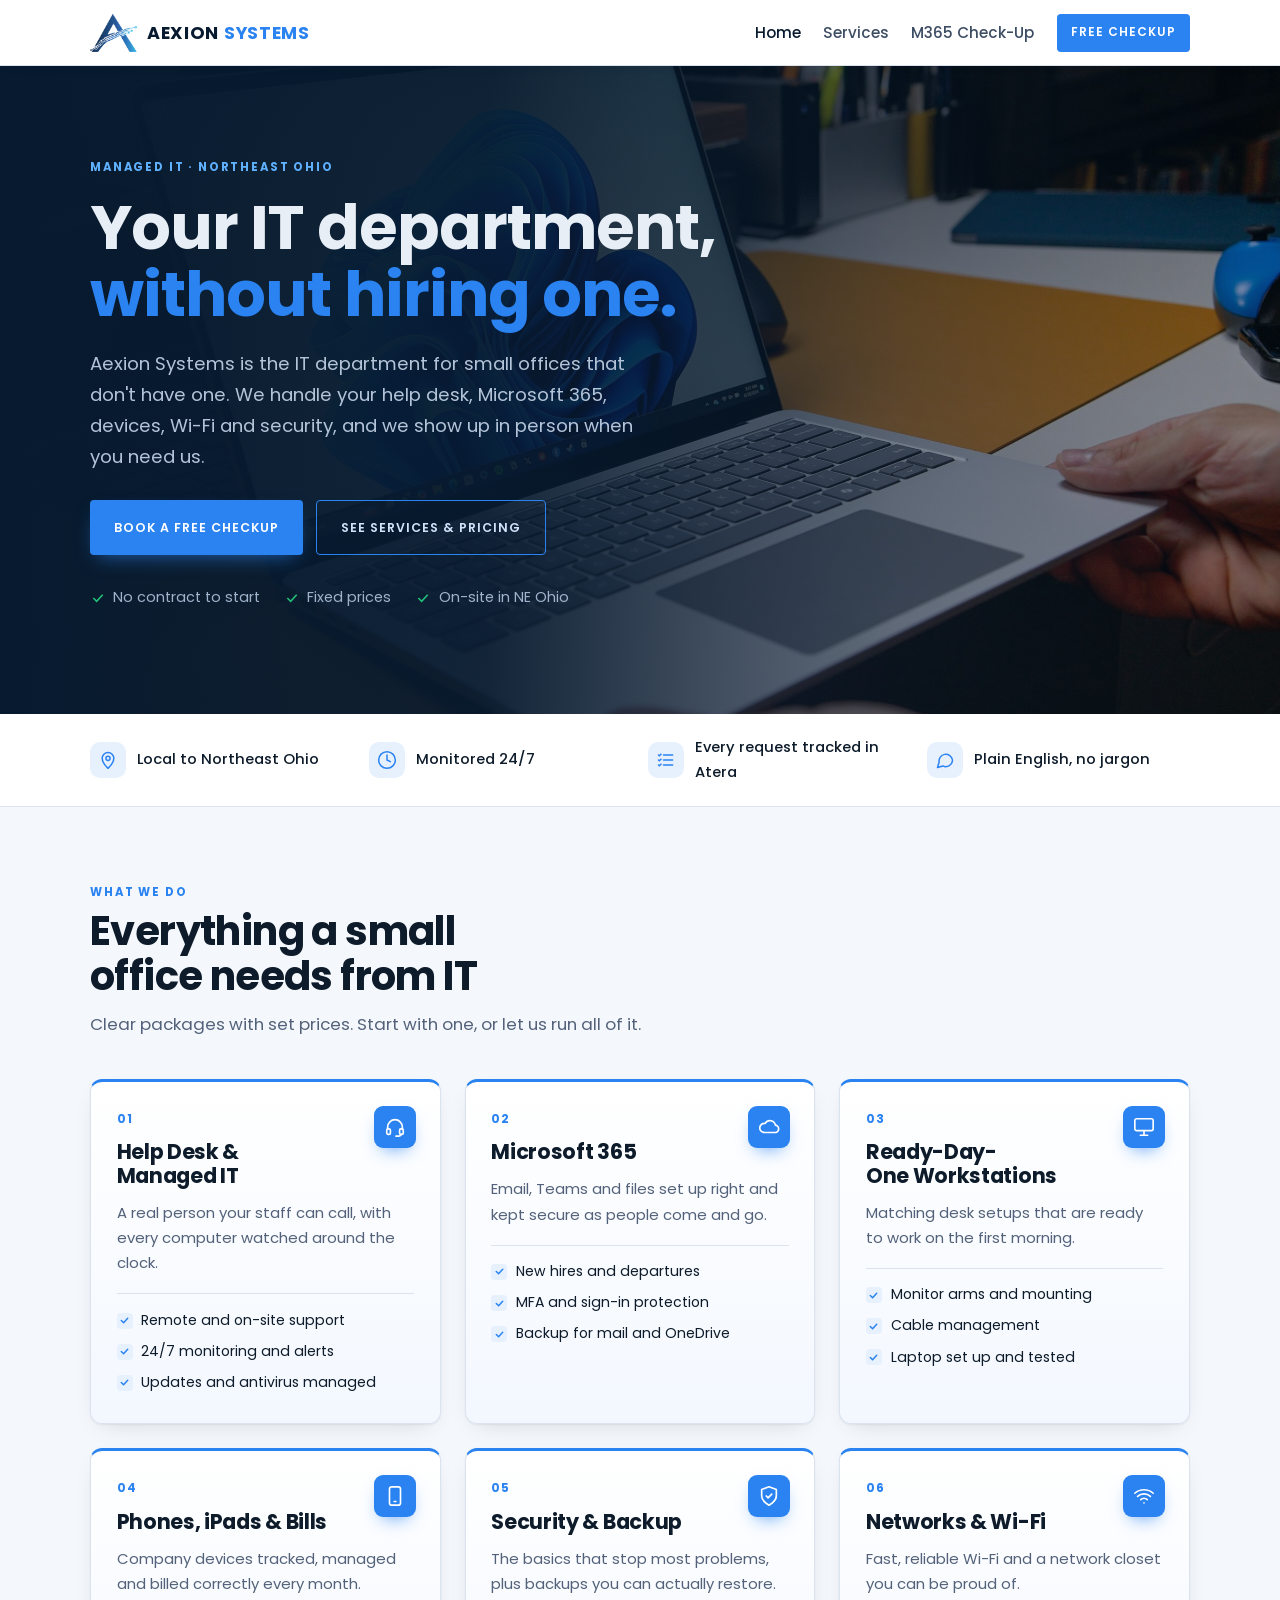
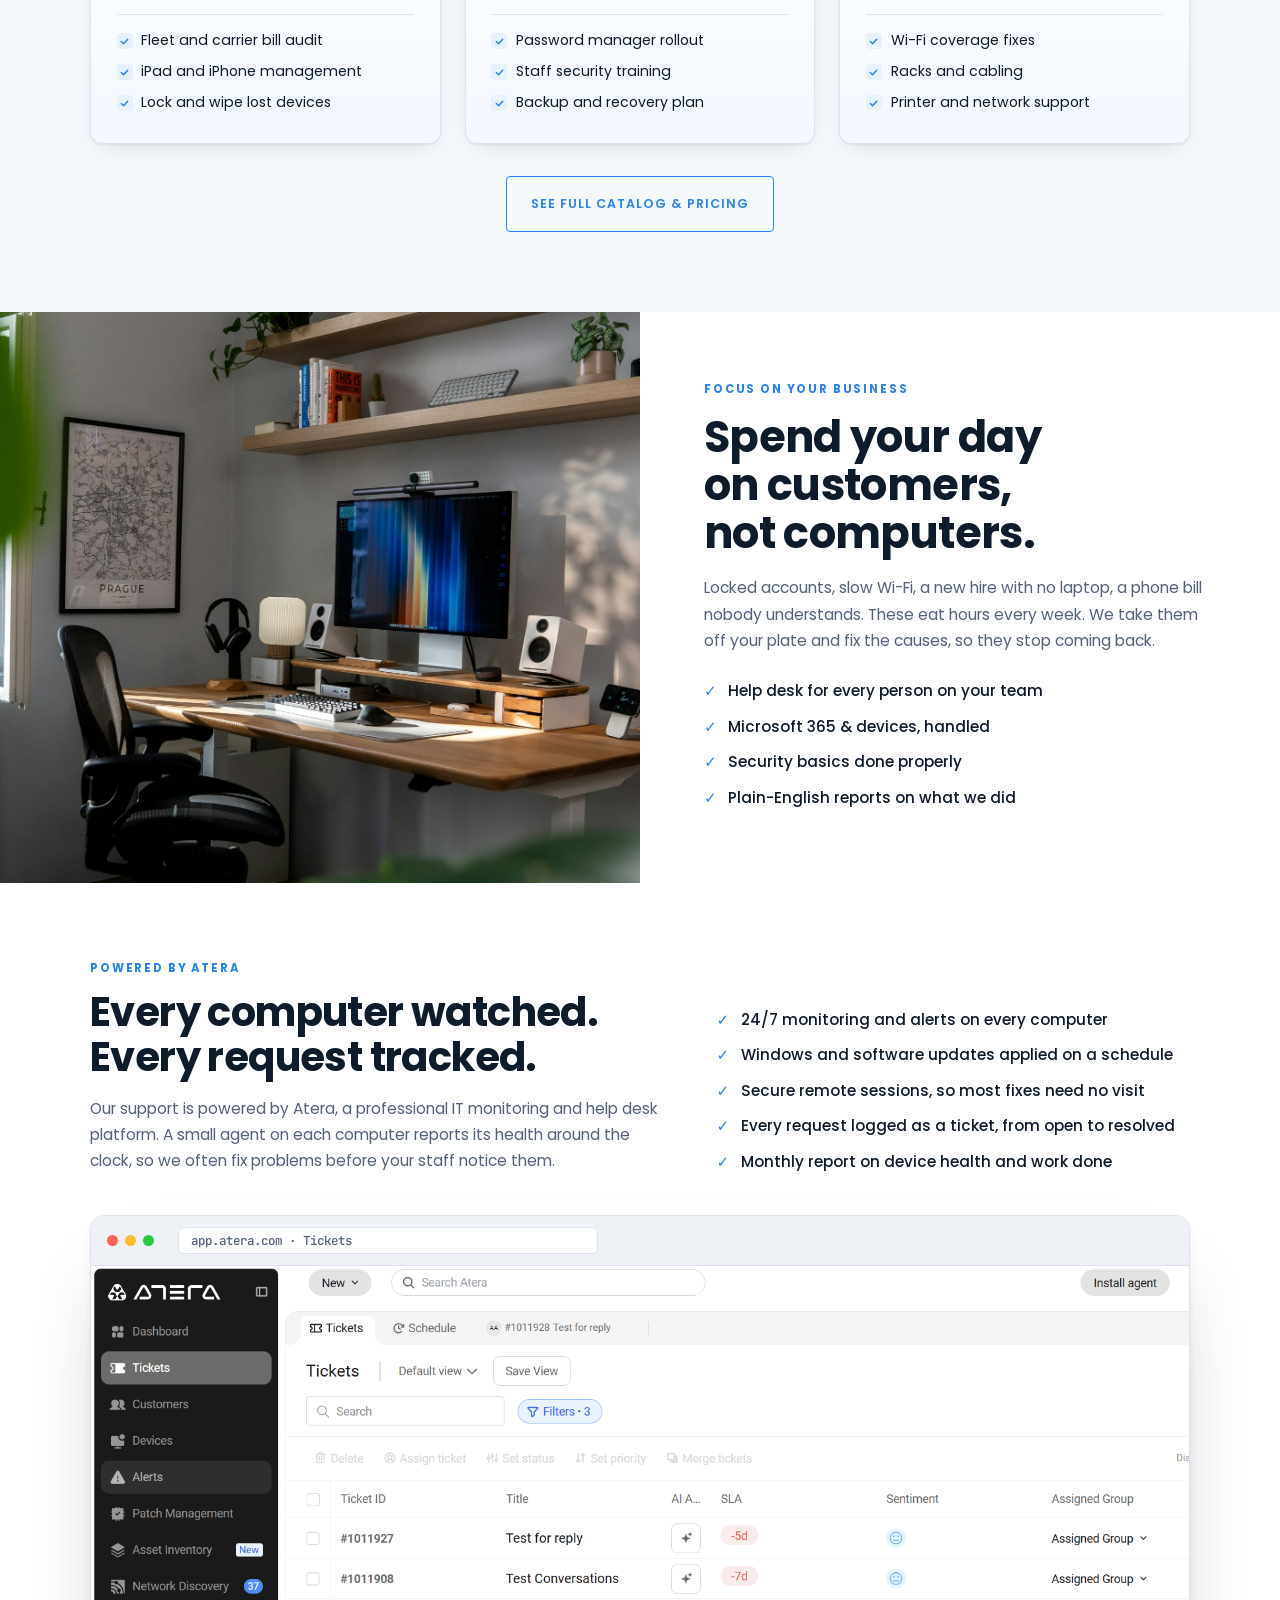
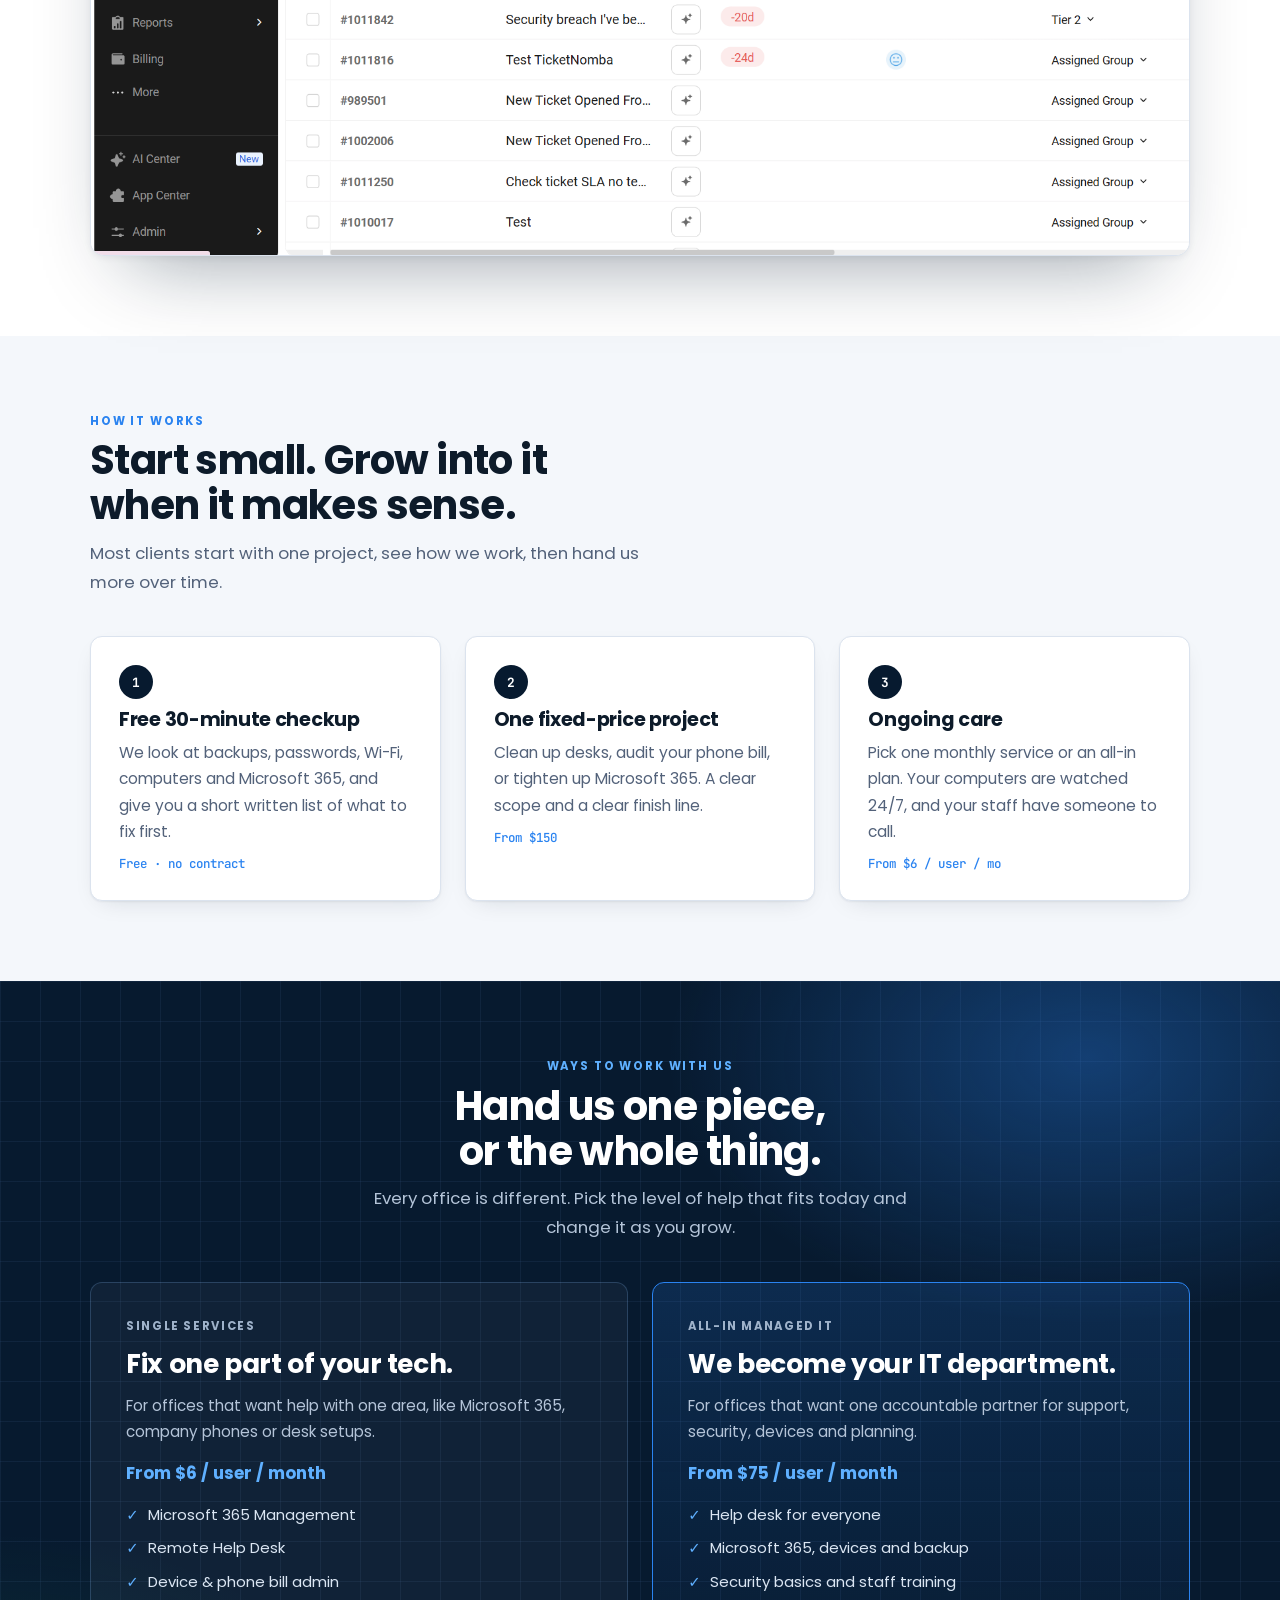
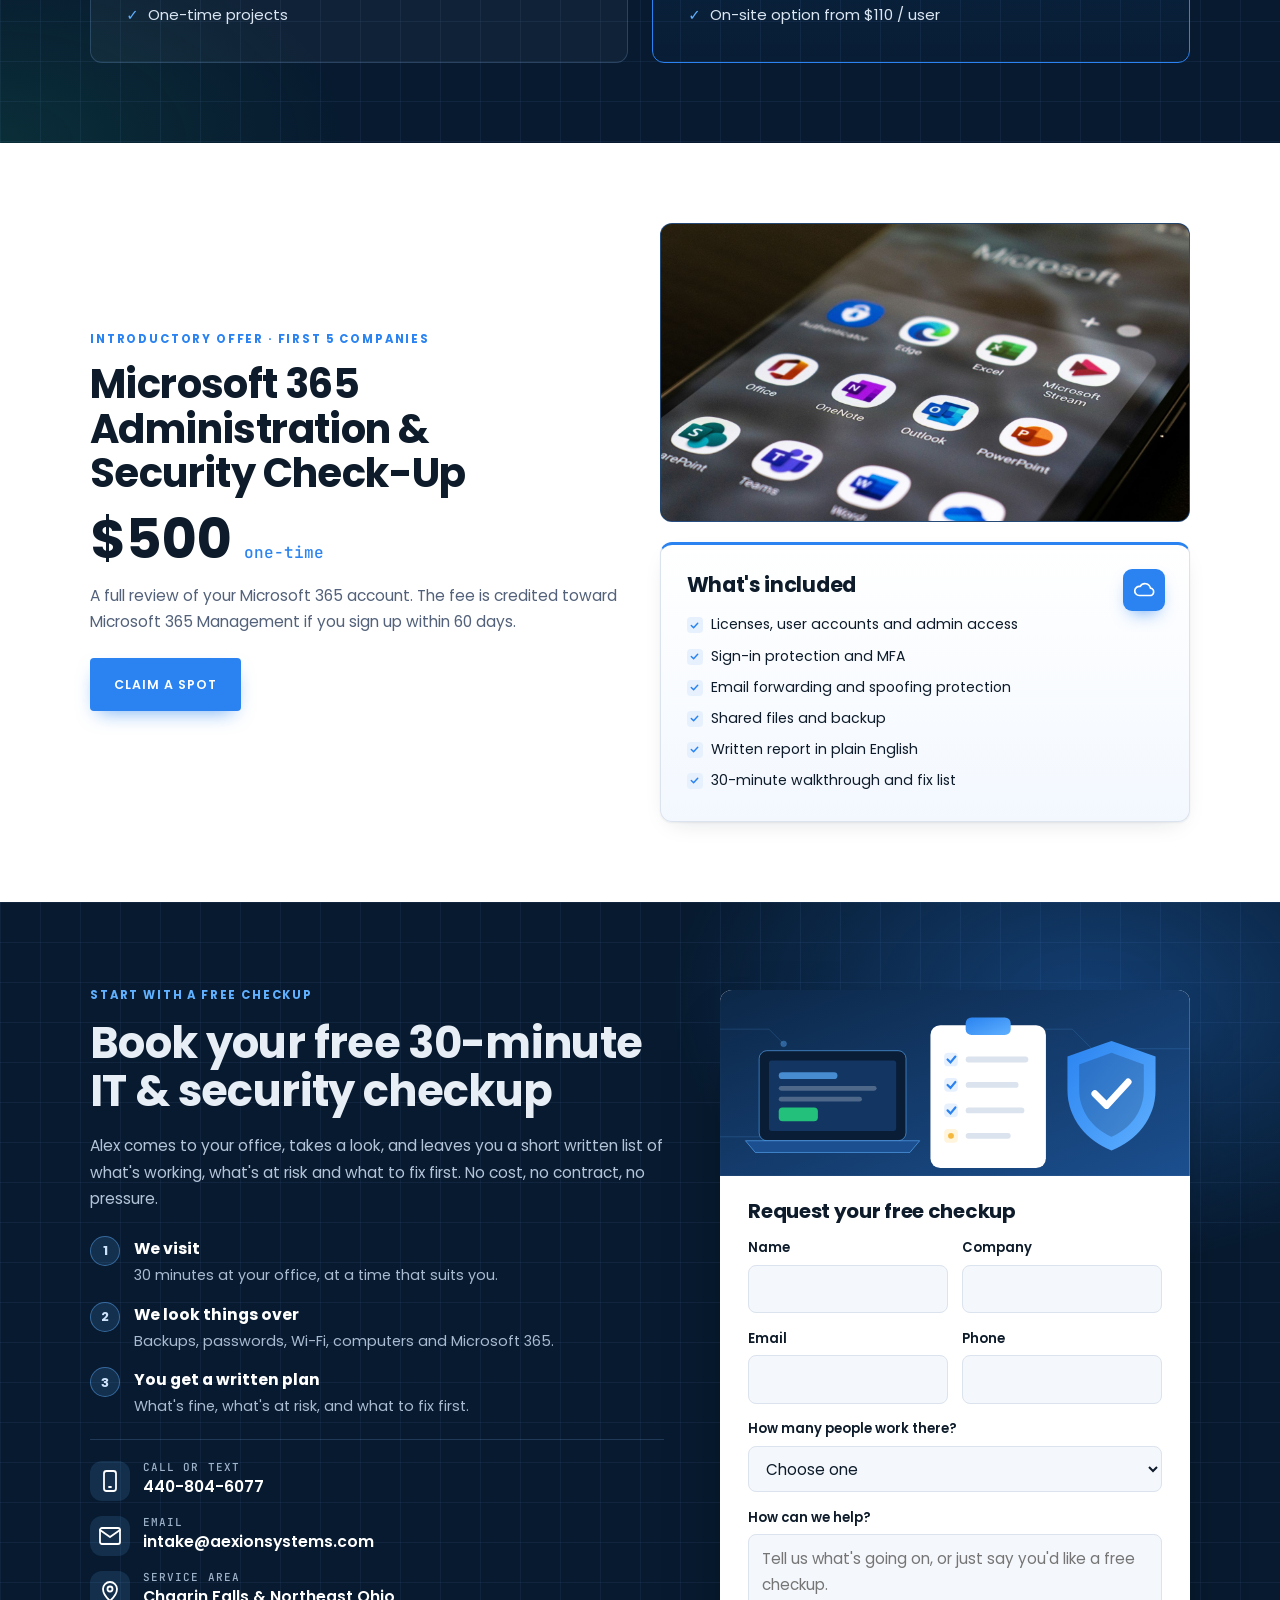
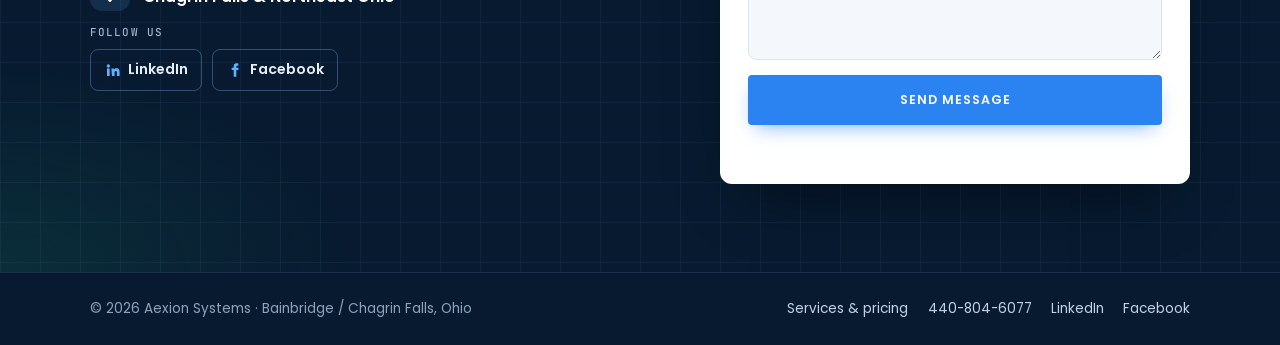
==== index.html @ 89bcfc16 "Contact form (Web3Forms) with spam honeypot; contact details beside it Co-Authored-By: Claude Opus 5" ====
<!doctype html>
<html lang="en">
<head>
<meta charset="utf-8">
<meta name="viewport" content="width=device-width, initial-scale=1">
<title>Aexion Systems | Local IT Support in Northeast Ohio</title>
<meta name="description" content="Local IT support for Northeast Ohio businesses, onsite and remote. Based in Bainbridge / Chagrin Falls.">
<meta name="theme-color" content="#071a2f">
<!-- IMAGE: BROWSER TAB ICON  →  /images/favicon.ico -->
<link rel="icon" href="/images/favicon.ico">
<link rel="preconnect" href="https://fonts.googleapis.com">
<link rel="preconnect" href="https://fonts.gstatic.com" crossorigin>
<link rel="stylesheet" href="https://fonts.googleapis.com/css2?family=Poppins:wght@400;500;600;700&family=JetBrains+Mono:wght@500&display=swap">
<link rel="stylesheet" href="/styles.css?v=202611230142">
</head>
<body>
<header class="site-nav"><div class="wrap">
  <!-- ================= IMAGE: LOGO MARK  →  /images/logo.png  (square-ish mark, shown beside the AEXION SYSTEMS text). If the file is missing, a simple drawn mark shows instead. ================= -->
  <a class="brand" href="/" aria-label="Aexion Systems home"><img class="logo-mark" src="/images/logo.png" alt="" onerror="this.replaceWith(document.getElementById('mark-tpl').content.cloneNode(true))"><template id="mark-tpl"><span class="mark"><svg viewBox="0 0 24 24"><path d="M4 20 12 4l8 16M8 13h8"/></svg></span></template><span>AEXION <b>SYSTEMS</b></span></a>
  <nav><a href="/" aria-current="page">Home</a><a href="/services/">Services</a><a href="/#m365-checkup">M365 Check-Up</a><a class="cta" href="#contact">Free checkup</a></nav>
</div></header>
<main>
<section class="hero on-dark">
  <!-- ================= IMAGE: HEADING BACKGROUND  →  /images/hero.jpg  (2400 x 1350 landscape; keep the subject on the RIGHT, the left is covered by the dark fade behind the text). Darkness of the fade: ".hero .hero-bg::after" in styles.css. ================= -->
  <div class="hero-bg"><img src="/images/hero.jpg" alt="" onerror="this.remove()"></div>
  <div class="wrap">
    <div class="hero-copy">
      <span class="eyebrow">Managed IT · Northeast Ohio</span>
      <h1>Your IT department, <em>without hiring one.</em></h1>
      <p class="lead">Aexion Systems is the IT department for small offices that don't have one. We handle your help desk, Microsoft 365, devices, Wi-Fi and security, and we show up in person when you need us.</p>
      <div class="actions"><a class="btn" href="#contact">Book a free checkup</a><a class="btn ghost" href="/services/">See services &amp; pricing</a></div>
      <div class="hero-meta"><span><svg viewBox="0 0 24 24" aria-hidden="true"><path d="m5 12 5 5 9-10"/></svg>No contract to start</span><span><svg viewBox="0 0 24 24" aria-hidden="true"><path d="m5 12 5 5 9-10"/></svg>Fixed prices</span><span><svg viewBox="0 0 24 24" aria-hidden="true"><path d="m5 12 5 5 9-10"/></svg>On-site in NE Ohio</span></div>
    </div>
      </div>
</section>
<section class="strip"><div class="wrap">
  <div><span class="icon"><svg viewBox="0 0 24 24" aria-hidden="true"><path d="M12 22s7-6.5 7-12a7 7 0 0 0-14 0c0 5.5 7 12 7 12z"/><circle cx="12" cy="10" r="2.5"/></svg></span>Local to Northeast Ohio</div>
  <div><span class="icon"><svg viewBox="0 0 24 24" aria-hidden="true"><circle cx="12" cy="12" r="10"/><path d="M12 6v6l4 2"/></svg></span>Monitored 24/7</div>
  <div><span class="icon"><svg viewBox="0 0 24 24" aria-hidden="true"><path d="M9 6h11M9 12h11M9 18h11"/><path d="m3 6 1 1 2-2M3 12l1 1 2-2M3 18l1 1 2-2"/></svg></span>Every request tracked in Atera</div>
  <div><span class="icon"><svg viewBox="0 0 24 24" aria-hidden="true"><path d="M21 12a8 8 0 0 1-11.6 7.1L3 21l1.9-6.4A8 8 0 1 1 21 12z"/></svg></span>Plain English, no jargon</div>
</div></section>

<section class="section" id="services">
  <div class="wrap">
    <div class="section-head">
      <span class="eyebrow">What we do</span>
      <h2>Everything a small office needs from IT</h2>
      <p>Clear packages with set prices. Start with one, or let us run all of it.</p>
    </div>
    <div class="svc-cards"><article class="svc-card"><span class="n">01</span><span class="sq"><svg viewBox="0 0 24 24" aria-hidden="true"><path d="M4 14v-2a8 8 0 0 1 16 0v2"/><rect x="3" y="14" width="4" height="6" rx="1.5"/><rect x="17" y="14" width="4" height="6" rx="1.5"/><path d="M19 20a3 3 0 0 1-3 2h-3"/></svg></span><h3>Help Desk &amp; Managed IT</h3><p>A real person your staff can call, with every computer watched around the clock.</p><ul><li>Remote and on-site support</li><li>24/7 monitoring and alerts</li><li>Updates and antivirus managed</li></ul></article><article class="svc-card"><span class="n">02</span><span class="sq"><svg viewBox="0 0 24 24" aria-hidden="true"><path d="M7 18a5 5 0 1 1 .9-9.9A6 6 0 0 1 19 10a4 4 0 0 1-1 8z"/></svg></span><h3>Microsoft 365</h3><p>Email, Teams and files set up right and kept secure as people come and go.</p><ul><li>New hires and departures</li><li>MFA and sign-in protection</li><li>Backup for mail and OneDrive</li></ul></article><article class="svc-card"><span class="n">03</span><span class="sq"><svg viewBox="0 0 24 24" aria-hidden="true"><rect x="2" y="3" width="20" height="13" rx="2"/><path d="M8 21h8M12 16v5"/></svg></span><h3>Ready-Day-One Workstations</h3><p>Matching desk setups that are ready to work on the first morning.</p><ul><li>Monitor arms and mounting</li><li>Cable management</li><li>Laptop set up and tested</li></ul></article><article class="svc-card"><span class="n">04</span><span class="sq"><svg viewBox="0 0 24 24" aria-hidden="true"><rect x="6" y="2" width="12" height="20" rx="2.5"/><path d="M11 18h2"/></svg></span><h3>Phones, iPads &amp; Bills</h3><p>Company devices tracked, managed and billed correctly every month.</p><ul><li>Fleet and carrier bill audit</li><li>iPad and iPhone management</li><li>Lock and wipe lost devices</li></ul></article><article class="svc-card"><span class="n">05</span><span class="sq"><svg viewBox="0 0 24 24" aria-hidden="true"><path d="M12 22s8-4 8-10V5l-8-3-8 3v7c0 6 8 10 8 10z"/><path d="m9 12 2 2 4-4"/></svg></span><h3>Security &amp; Backup</h3><p>The basics that stop most problems, plus backups you can actually restore.</p><ul><li>Password manager rollout</li><li>Staff security training</li><li>Backup and recovery plan</li></ul></article><article class="svc-card"><span class="n">06</span><span class="sq"><svg viewBox="0 0 24 24" aria-hidden="true"><path d="M2 9a15 15 0 0 1 20 0M5 12.5a10 10 0 0 1 14 0M8.5 16a5 5 0 0 1 7 0"/><path d="M12 19.5h.01"/></svg></span><h3>Networks &amp; Wi-Fi</h3><p>Fast, reliable Wi-Fi and a network closet you can be proud of.</p><ul><li>Wi-Fi coverage fixes</li><li>Racks and cabling</li><li>Printer and network support</li></ul></article></div>
    <div class="svc-more"><a class="btn outline" href="/services/">See full catalog &amp; pricing</a></div>
  </div>
</section>

<section class="split">
  <!-- ================= IMAGE: BIG PHOTO NEXT TO "Spend your day on customers"  →  /images/office.jpg  (about 1600 x 1600) ================= -->
  <div class="photo"><div class="fallback"><svg viewBox="0 0 24 24" aria-hidden="true"><circle cx="9" cy="8" r="4"/><path d="M2 21a7 7 0 0 1 14 0M16 3.5a4 4 0 0 1 0 9M22 21a7 7 0 0 0-4-6.3"/></svg></div><img src="/images/office.jpg" alt="Office staff working at tidy, well set-up desks" onload="var g=this.closest(&quot;[data-gallery]&quot;);if(g)g.hidden=false" onerror="this.remove()"></div>
  <div class="copy">
    <span class="eyebrow">Focus on your business</span>
    <h2>Spend your day on customers, not computers.</h2>
    <p>Locked accounts, slow Wi-Fi, a new hire with no laptop, a phone bill nobody understands. These eat hours every week. We take them off your plate and fix the causes, so they stop coming back.</p>
    <ul class="ticks">
      <li>Help desk for every person on your team</li>
      <li>Microsoft 365 &amp; devices, handled</li>
      <li>Security basics done properly</li>
      <li>Plain-English reports on what we did</li>
    </ul>
  </div>
</section>

<section class="section alt" id="tools">
  <div class="wrap">
    <div class="tools-head">
      <div style="display:grid;gap:1rem">
        <span class="eyebrow">Powered by Atera</span>
        <h2 style="font-size:clamp(1.8rem,3.6vw,2.5rem)">Every computer watched. Every request tracked.</h2>
        <p style="color:var(--muted)">Our support is powered by Atera, a professional IT monitoring and help desk platform. A small agent on each computer reports its health around the clock, so we often fix problems before your staff notice them.</p>
      </div>
      <ul class="ticks">
        <li>24/7 monitoring and alerts on every computer</li>
        <li>Windows and software updates applied on a schedule</li>
        <li>Secure remote sessions, so most fixes need no visit</li>
        <li>Every request logged as a ticket, from open to resolved</li>
        <li>Monthly report on device health and work done</li>
      </ul>
    </div>
    <!-- ================= IMAGE: ATERA TICKETING SCREENSHOT  →  /images/console.png  (about 1660 x 890; blur client names first). Shown full width inside a browser-style frame. ================= -->
    <figure class="browser-frame">
      <div class="browser-bar"><span></span><span></span><span></span><div class="browser-url">app.atera.com · Tickets</div></div>
      <img src="/images/console.png" alt="Our Atera help desk: every request logged as a ticket and tracked to completion" loading="lazy">
    </figure>
  </div>
</section>

<section class="section">
  <div class="wrap">
    <div class="section-head">
      <span class="eyebrow">How it works</span>
      <h2>Start small. Grow into it when it makes sense.</h2>
      <p>Most clients start with one project, see how we work, then hand us more over time.</p>
    </div>
    <div class="steps">
      <div class="step"><span class="num">1</span><h3>Free 30-minute checkup</h3><p>We look at backups, passwords, Wi-Fi, computers and Microsoft 365, and give you a short written list of what to fix first.</p><span class="tag">Free · no contract</span></div>
      <div class="step"><span class="num">2</span><h3>One fixed-price project</h3><p>Clean up desks, audit your phone bill, or tighten up Microsoft 365. A clear scope and a clear finish line.</p><span class="tag">From $150</span></div>
      <div class="step"><span class="num">3</span><h3>Ongoing care</h3><p>Pick one monthly service or an all-in plan. Your computers are watched 24/7, and your staff have someone to call.</p><span class="tag">From $6 / user / mo</span></div>
    </div>
  </div>
</section>

<section class="section on-dark">
  <div class="wrap">
    <div class="section-head center-head">
      <span class="eyebrow">Ways to work with us</span>
      <h2 style="color:#fff">Hand us one piece, or the whole thing.</h2>
      <p>Every office is different. Pick the level of help that fits today and change it as you grow.</p>
    </div>
    <div class="ways">
      <div class="way">
        <span class="k">Single services</span>
        <h3>Fix one part of your tech.</h3>
        <p>For offices that want help with one area, like Microsoft 365, company phones or desk setups.</p>
        <span class="pr">From $6 / user / month</span>
        <ul><li>Microsoft 365 Management</li><li>Remote Help Desk</li><li>Device &amp; phone bill admin</li><li>One-time projects</li></ul>
      </div>
      <div class="way hot">
        <span class="k">All-in managed IT</span>
        <h3>We become your IT department.</h3>
        <p>For offices that want one accountable partner for support, security, devices and planning.</p>
        <span class="pr">From $75 / user / month</span>
        <ul><li>Help desk for everyone</li><li>Microsoft 365, devices and backup</li><li>Security basics and staff training</li><li>On-site option from $110 / user</li></ul>
      </div>
    </div>
  </div>
</section>

<section class="section alt offer-light" id="m365-checkup">
  <div class="wrap" style="display:grid;grid-template-columns:repeat(auto-fit,minmax(min(100%,340px),1fr));gap:2.5rem;align-items:center">
    <div style="display:grid;gap:1rem">
      <span class="eyebrow">Introductory offer · first 5 companies</span>
      <h2 style="font-size:clamp(1.8rem,3.6vw,2.5rem)">Microsoft 365 Administration &amp; Security Check-Up</h2>
      <div style="font:700 3.4rem/1 var(--f-display);color:var(--ink)">$500 <small style="font:500 1rem var(--f-mono);color:var(--blue)">one-time</small></div>
      <p style="color:var(--muted)">A full review of your Microsoft 365 account. The fee is credited toward Microsoft 365 Management if you sign up within 60 days.</p>
      <div class="actions"><a class="btn" href="#contact">Claim a spot</a></div>
    </div>
    <div style="display:grid;gap:1.25rem">
    <!-- ================= IMAGE: M365 OFFER PHOTO  →  /images/m365.jpg  (1600 x 1066 landscape) ================= -->
    <div class="photo" style="aspect-ratio:16/9"><div class="fallback"><svg viewBox="0 0 24 24" aria-hidden="true"><path d="M7 18a5 5 0 1 1 .9-9.9A6 6 0 0 1 19 10a4 4 0 0 1-1 8z"/></svg></div><img src="/images/m365.jpg" alt="Microsoft 365 apps on a tablet screen" onload="var g=this.closest(&quot;[data-gallery]&quot;);if(g)g.hidden=false" onerror="this.remove()"></div>
    <article class="svc-card">
      <span class="sq"><svg viewBox="0 0 24 24" aria-hidden="true"><path d="M7 18a5 5 0 1 1 .9-9.9A6 6 0 0 1 19 10a4 4 0 0 1-1 8z"/></svg></span>
      <h3>What's included</h3>
      <ul style="border-top:0;padding-top:0">
        <li>Licenses, user accounts and admin access</li>
        <li>Sign-in protection and MFA</li>
        <li>Email forwarding and spoofing protection</li>
        <li>Shared files and backup</li>
        <li>Written report in plain English</li>
        <li>30-minute walkthrough and fix list</li>
      </ul>
    </article>
    </div>
  </div>
</section>

<section class="section" id="work" data-gallery hidden>
  <div class="wrap">
    <div class="section-head">
      <span class="eyebrow">Recent work</span>
      <h2>Offices we've set up</h2>
    </div>
    <!-- ================= IMAGES: RECENT WORK GALLERY  →  /images/work-1.jpg (1600 x 1000 wide), /images/work-2.jpg and /images/work-3.jpg (1000 x 1250 tall). This section stays hidden until at least one of these files exists. Edit the captions in the <figcaption> tags. ================= -->
    <div class="gallery">
      <figure><div class="photo" style="aspect-ratio:16/10"><div class="fallback"><svg viewBox="0 0 24 24" aria-hidden="true"><rect x="2" y="3" width="20" height="13" rx="2"/><path d="M8 21h8M12 16v5"/></svg></div><img src="/images/work-1.jpg" alt="Row of standardized desks with mounted monitors" onload="var g=this.closest(&quot;[data-gallery]&quot;);if(g)g.hidden=false" onerror="this.remove()"></div><figcaption>Standardized desks with mounted monitors</figcaption></figure>
      <figure><div class="photo" style="aspect-ratio:4/5"><div class="fallback"><svg viewBox="0 0 24 24" aria-hidden="true"><path d="M7 3v5a5 5 0 0 0 10 0V3M5 3h4M15 3h4M12 13v8"/></svg></div><img src="/images/work-2.jpg" alt="Cable management under a desk" onload="var g=this.closest(&quot;[data-gallery]&quot;);if(g)g.hidden=false" onerror="this.remove()"></div><figcaption>Cable management</figcaption></figure>
      <figure><div class="photo" style="aspect-ratio:4/5"><div class="fallback"><svg viewBox="0 0 24 24" aria-hidden="true"><path d="M2 9a15 15 0 0 1 20 0M5 12.5a10 10 0 0 1 14 0M8.5 16a5 5 0 0 1 7 0"/><path d="M12 19.5h.01"/></svg></div><img src="/images/work-3.jpg" alt="Network rack and Wi-Fi setup" onload="var g=this.closest(&quot;[data-gallery]&quot;);if(g)g.hidden=false" onerror="this.remove()"></div><figcaption>Network and Wi-Fi</figcaption></figure>
    </div>
  </div>
</section>


<!-- ================= CONTACT / FREE CHECKUP SECTION. The artwork in the card header is drawn in code (inline SVG), no image file. To use a picture instead, replace the <svg class="contact-art"> block with <img src="/images/contact.jpg" alt=""> ================= -->
<section class="contact on-dark" id="contact">
  <div class="wrap">
    <div class="contact-copy">
      <span class="eyebrow">Start with a free checkup</span>
      <h2>Book your free 30-minute IT &amp; security checkup</h2>
      <p class="lead">Alex comes to your office, takes a look, and leaves you a short written list of what's working, what's at risk and what to fix first. No cost, no contract, no pressure.</p>
      <ol class="mini-steps">
        <li><b>1</b><div><strong>We visit</strong><span>30 minutes at your office, at a time that suits you.</span></div></li>
        <li><b>2</b><div><strong>We look things over</strong><span>Backups, passwords, Wi-Fi, computers and Microsoft 365.</span></div></li>
        <li><b>3</b><div><strong>You get a written plan</strong><span>What's fine, what's at risk, and what to fix first.</span></div></li>
      </ol>
      <div class="contact-lines dark">
        <div class="line"><span class="icon"><svg viewBox="0 0 24 24" aria-hidden="true"><rect x="6" y="2" width="12" height="20" rx="2.5"/><path d="M11 18h2"/></svg></span><div><small>Call or text</small><a href="tel:4408046077">440-804-6077</a></div></div>
        <div class="line"><span class="icon"><svg viewBox="0 0 24 24" aria-hidden="true"><rect x="2" y="4" width="20" height="16" rx="2"/><path d="m22 6-10 7L2 6"/></svg></span><div><small>Email</small><a href="mailto:intake@aexionsystems.com">intake@aexionsystems.com</a></div></div>
        <div class="line"><span class="icon"><svg viewBox="0 0 24 24" aria-hidden="true"><path d="M12 22s7-6.5 7-12a7 7 0 0 0-14 0c0 5.5 7 12 7 12z"/><circle cx="12" cy="10" r="2.5"/></svg></span><div><small>Service area</small><span>Chagrin Falls &amp; Northeast Ohio</span></div></div>
        <div class="socials"><small>Follow us</small>
          <a class="social" href="https://www.linkedin.com/company/aexion-systems/" target="_blank" rel="noopener" aria-label="Aexion Systems on LinkedIn"><svg viewBox="0 0 24 24" aria-hidden="true"><path d="M4.98 3.5a2.5 2.5 0 1 1 0 5 2.5 2.5 0 0 1 0-5zM3 9.75h4V21H3zM9.5 9.75h3.8v1.6h.06c.53-1 1.83-2.05 3.77-2.05 4.03 0 4.77 2.65 4.77 6.1V21h-4v-4.9c0-1.17-.02-2.68-1.63-2.68-1.64 0-1.89 1.28-1.89 2.6V21h-4z"/></svg>LinkedIn</a>
          <a class="social" href="https://www.facebook.com/profile.php?id=61595586290706" target="_blank" rel="noopener" aria-label="Aexion Systems on Facebook"><svg viewBox="0 0 24 24" aria-hidden="true"><path d="M14 8.5V6.8c0-.8.5-1.3 1.4-1.3H17V2.2C16.6 2.1 15.4 2 14.2 2 11.6 2 10 3.6 10 6.4v2.1H7v3.6h3V22h4v-9.9h3l.5-3.6z"/></svg>Facebook</a>
        </div>
      </div>
    </div>
    <div class="contact-card">
      <svg class="contact-art" viewBox="0 0 480 190" role="img" aria-label="Illustration of an IT checkup: a checklist, a laptop and a shield">
        <defs>
          <linearGradient id="cg-bg" x1="0" y1="0" x2="1" y2="1"><stop offset="0" stop-color="#0c2747"/><stop offset="1" stop-color="#1b4f8f"/></linearGradient>
          <linearGradient id="cg-acc" x1="0" y1="0" x2="1" y2="1"><stop offset="0" stop-color="#2a83f0"/><stop offset="1" stop-color="#5fb0ff"/></linearGradient>
        </defs>
        <rect width="480" height="190" fill="url(#cg-bg)"/>
        <g stroke="#5fb0ff" stroke-opacity=".18" fill="none">
          <path d="M0 150h90l20-20h70M300 40h60l20 20h100M0 40h50l15 15"/>
          <circle cx="180" cy="130" r="3" fill="#5fb0ff" fill-opacity=".4"/><circle cx="65" cy="55" r="3" fill="#5fb0ff" fill-opacity=".4"/>
        </g>
        <!-- laptop -->
        <g transform="translate(40 62)">
          <rect x="0" y="0" width="150" height="92" rx="8" fill="#0a1d36" stroke="#5fb0ff" stroke-opacity=".6"/>
          <rect x="10" y="10" width="130" height="72" rx="3" fill="#123561"/>
          <rect x="20" y="22" width="60" height="7" rx="3.5" fill="#5fb0ff" fill-opacity=".7"/>
          <rect x="20" y="36" width="100" height="5" rx="2.5" fill="#ffffff" fill-opacity=".25"/>
          <rect x="20" y="47" width="85" height="5" rx="2.5" fill="#ffffff" fill-opacity=".25"/>
          <rect x="20" y="58" width="40" height="14" rx="4" fill="#22c07a"/>
          <path d="M-14 92h178l-10 12H-4z" fill="#1b4f8f" stroke="#5fb0ff" stroke-opacity=".6"/>
        </g>
        <!-- clipboard -->
        <g transform="translate(215 28)">
          <rect x="0" y="8" width="118" height="146" rx="10" fill="#ffffff"/>
          <rect x="36" y="0" width="46" height="18" rx="6" fill="url(#cg-acc)"/>
          <g font-family="Poppins, sans-serif" font-size="9" fill="#53627a">
            <rect x="14" y="36" width="14" height="14" rx="4" fill="#e7f1fe"/><path d="m17.5 43 3 3 5-6" stroke="#2a83f0" stroke-width="2.2" fill="none" stroke-linecap="round"/>
            <rect x="36" y="40" width="64" height="6" rx="3" fill="#dbe3ee"/>
            <rect x="14" y="62" width="14" height="14" rx="4" fill="#e7f1fe"/><path d="m17.5 69 3 3 5-6" stroke="#2a83f0" stroke-width="2.2" fill="none" stroke-linecap="round"/>
            <rect x="36" y="66" width="54" height="6" rx="3" fill="#dbe3ee"/>
            <rect x="14" y="88" width="14" height="14" rx="4" fill="#e7f1fe"/><path d="m17.5 95 3 3 5-6" stroke="#2a83f0" stroke-width="2.2" fill="none" stroke-linecap="round"/>
            <rect x="36" y="92" width="60" height="6" rx="3" fill="#dbe3ee"/>
            <rect x="14" y="114" width="14" height="14" rx="4" fill="#fff4dc"/><circle cx="21" cy="121" r="3" fill="#f5b83d"/>
            <rect x="36" y="118" width="46" height="6" rx="3" fill="#dbe3ee"/>
          </g>
        </g>
        <!-- shield -->
        <g transform="translate(355 52)">
          <path d="M45 0l45 16v34c0 30-20 52-45 62C20 102 0 80 0 50V16z" fill="url(#cg-acc)"/>
          <path d="M45 12l33 12v26c0 22-14 40-33 48C26 90 12 72 12 50V24z" fill="#0c2747" fill-opacity=".25"/>
          <path d="m28 54 12 12 22-24" stroke="#ffffff" stroke-width="7" fill="none" stroke-linecap="round" stroke-linejoin="round"/>
        </g>
      </svg>
      <!-- ================= CONTACT FORM. Sends to your email through Web3Forms (free). Put your Web3Forms access key in the "access_key" field below. ================= -->
      <form class="cform" id="contact-form" action="https://api.web3forms.com/submit" method="POST" novalidate>
        <input type="hidden" name="access_key" value="YOUR_WEB3FORMS_ACCESS_KEY">
        <input type="hidden" name="subject" value="New website inquiry - Aexion Systems">
        <input type="hidden" name="from_name" value="aexionsystems.com">
        <input type="checkbox" name="botcheck" class="hp" tabindex="-1" autocomplete="off" aria-hidden="true">
        <h3>Request your free checkup</h3>
        <div class="row2">
          <label>Name<input id="cf-name" name="name" required autocomplete="name"></label>
          <label>Company<input id="cf-company" name="company" autocomplete="organization"></label>
        </div>
        <div class="row2">
          <label>Email<input id="cf-email" name="email" type="email" required autocomplete="email"></label>
          <label>Phone<input id="cf-phone" name="phone" type="tel" autocomplete="tel"></label>
        </div>
        <label>How many people work there?
          <select id="cf-size" name="team_size"><option value="">Choose one</option><option>1–9</option><option>10–25</option><option>26–50</option><option>51–75</option><option>75+</option></select>
        </label>
        <label>How can we help?<textarea id="cf-msg" name="message" rows="4" required placeholder="Tell us what's going on, or just say you'd like a free checkup."></textarea></label>
        <button class="btn" type="submit">Send message</button>
        <p class="cform-status" role="status" aria-live="polite"></p>
      </form>
    </div>
  </div>
</section>
</main>
<footer><div class="wrap"><span>© 2026 Aexion Systems · Bainbridge / Chagrin Falls, Ohio</span><span class="foot-links"><a href="/services/">Services &amp; pricing</a><a href="tel:4408046077">440-804-6077</a><a href="https://www.linkedin.com/company/aexion-systems/" target="_blank" rel="noopener">LinkedIn</a><a href="https://www.facebook.com/profile.php?id=61595586290706" target="_blank" rel="noopener">Facebook</a></span></div></footer>
<script>
(function(){var f=document.getElementById('contact-form');if(!f)return;var st=f.querySelector('.cform-status'),btn=f.querySelector('button');
f.addEventListener('submit',function(e){e.preventDefault();
if(!f.checkValidity()){st.textContent='Please fill in your name, email and a short message.';st.className='cform-status err';f.reportValidity();return;}
btn.disabled=true;btn.textContent='Sending…';st.textContent='';
fetch(f.action,{method:'POST',headers:{'Accept':'application/json'},body:new FormData(f)}).then(function(r){return r.json()}).then(function(d){
if(d.success){f.reset();st.textContent="Thanks! Your message was sent. We'll get back to you within one business day.";st.className='cform-status ok';}
else{throw new Error(d.message||'failed')}}).catch(function(){st.textContent='Sorry, that didn\'t go through. Please call or text 440-804-6077 or email intake@aexionsystems.com.';st.className='cform-status err';})
.finally(function(){btn.disabled=false;btn.textContent='Send message';});});})();
</script>

</body>
</html>
---- styles.css ----
/* Aexion Systems: navy + signal blue, circuit-grid motif, warm "status green" for health cues */
:root{
  --navy:#071a2f; --navy-2:#0c2747; --navy-3:#123561; --ink:#0d1b2a; --muted:#53627a;
  --bg:#f4f7fb; --surface:#fff; --line:#dbe3ee;
  --blue:#2a83f0; --blue-2:#5fb0ff; --blue-soft:#e7f1fe; --green:#22c07a; --amber:#f5b83d;
  --f-display:"Space Grotesk",system-ui,sans-serif; --f-body:"Inter",system-ui,sans-serif; --f-mono:"JetBrains Mono",ui-monospace,monospace;
  --radius:14px; --shadow:0 1px 2px rgba(7,26,47,.06),0 8px 24px -12px rgba(7,26,47,.18);
}
*{box-sizing:border-box}
html{scroll-behavior:smooth}
body{margin:0;background:var(--bg);color:var(--ink);font:16px/1.6 var(--f-body);-webkit-font-smoothing:antialiased}
img{max-width:100%;display:block}
a{color:var(--blue)}
.wrap{max-width:1140px;margin:0 auto;padding-left:max(20px,env(safe-area-inset-left,0px));padding-right:max(20px,env(safe-area-inset-right,0px))}
h1,h2,h3{font-family:var(--f-display);line-height:1.12;text-wrap:balance;margin:0;letter-spacing:-.01em}
p{margin:0}
.eyebrow{font:500 12px/1 var(--f-mono);letter-spacing:.14em;text-transform:uppercase;color:var(--blue)}
.on-dark .eyebrow{color:var(--blue-2)}
.btn{display:inline-flex;align-items:center;gap:.5rem;background:var(--blue);color:#fff;text-decoration:none;font-weight:600;padding:.8rem 1.25rem;border-radius:10px;white-space:nowrap;transition:transform .15s,box-shadow .15s,background .15s;box-shadow:0 8px 20px -8px rgba(42,131,240,.7)}
.btn:hover{transform:translateY(-1px);background:#1f74dc}
.btn.ghost{background:transparent;color:#d8e7f8;box-shadow:none;border:1px solid rgba(127,182,245,.5)}
.btn.ghost:hover{background:rgba(127,182,245,.12)}
.btn svg{width:18px;height:18px}
a:focus-visible,.btn:focus-visible{outline:3px solid var(--blue-2);outline-offset:3px}
.icon{width:44px;height:44px;border-radius:12px;display:grid;place-items:center;background:var(--blue-soft);color:var(--blue);flex:none}
.icon svg{width:24px;height:24px;fill:none;stroke:currentColor;stroke-width:1.8;stroke-linecap:round;stroke-linejoin:round}

/* nav */
.site-nav{background:rgba(7,26,47,.92);backdrop-filter:blur(10px);position:sticky;top:0;z-index:20;border-bottom:1px solid rgba(127,182,245,.15)}
.site-nav .wrap{display:flex;align-items:center;justify-content:space-between;gap:1rem;padding-block:.85rem;flex-wrap:wrap}
.brand{display:flex;align-items:center;gap:.6rem;text-decoration:none;color:#fff;font:700 1.1rem var(--f-display);letter-spacing:.04em}
.brand img{height:34px;width:auto}
.brand .mark{width:30px;height:30px;border-radius:8px;background:linear-gradient(135deg,var(--blue),var(--blue-2));display:grid;place-items:center}
.brand .mark svg{width:18px;height:18px;stroke:#fff;fill:none;stroke-width:2}
.brand b{color:var(--blue-2);font-weight:700}
.site-nav nav{display:flex;gap:1.4rem;flex-wrap:wrap;align-items:center}
.site-nav nav a{color:#c3d3e6;text-decoration:none;font-weight:500;font-size:.95rem}
.site-nav nav a:hover,.site-nav nav a[aria-current]{color:#fff}
.site-nav nav a.cta{background:var(--blue);color:#fff;padding:.45rem .85rem;border-radius:8px}

/* dark bands with circuit grid */
.on-dark{background:var(--navy);color:#e8eef5;position:relative;overflow:hidden;isolation:isolate}
/* ===== BACKGROUND: dark sections (heading, offer, "ways to work", contact). Blue glow + circuit grid are drawn in CSS here, no image file. To use a photo instead, add a line like:  url("/images/bg-dark.jpg") center/cover,  as the LAST item in the background list below. ===== */
.on-dark::before{content:"";position:absolute;inset:0;z-index:-1;
  background:
    radial-gradient(600px 380px at 85% 10%,rgba(42,131,240,.35),transparent 70%),
    radial-gradient(500px 300px at 0% 100%,rgba(34,192,122,.12),transparent 70%),
    linear-gradient(rgba(127,182,245,.07) 1px,transparent 1px) 0 0/40px 40px,
    linear-gradient(90deg,rgba(127,182,245,.07) 1px,transparent 1px) 0 0/40px 40px;}
.on-dark p.lead{color:#b4c4d8}

/* hero */
.hero{padding-block:4.5rem 5rem}
.hero .wrap{display:grid;grid-template-columns:1.05fr .95fr;gap:3rem;align-items:center}
.hero h1{font-size:clamp(2.3rem,5.2vw,3.7rem)}
.hero h1 em{font-style:normal;background:linear-gradient(90deg,var(--blue-2),#8fd3ff);-webkit-background-clip:text;background-clip:text;color:transparent}
.hero-copy{display:grid;gap:1.3rem;min-width:0}
.hero-copy .lead{font-size:1.15rem;max-width:52ch}
.actions{display:flex;gap:.8rem;flex-wrap:wrap;margin-top:.4rem}
.hero-meta{display:flex;gap:1.5rem;flex-wrap:wrap;margin-top:.6rem;font-size:.9rem;color:#9fb3cb}
.hero-meta span{display:flex;align-items:center;gap:.45rem}
.hero-meta svg{width:16px;height:16px;stroke:var(--green);fill:none;stroke-width:2.4}

/* photo slot: shows the photo when present, a designed fallback when not */
.photo{position:relative;border-radius:var(--radius);overflow:hidden;aspect-ratio:4/3;max-width:100%;
  background:linear-gradient(145deg,var(--navy-3),var(--navy-2));border:1px solid rgba(127,182,245,.2)}
.photo .fallback{position:absolute;inset:0;display:grid;place-items:center;color:rgba(143,211,255,.55)}
.photo .fallback svg{width:46%;height:auto;fill:none;stroke:currentColor;stroke-width:1.2;stroke-linecap:round;stroke-linejoin:round}
.photo img{position:absolute;inset:0;width:100%;height:100%;object-fit:cover}
.hero-visual{position:relative;min-width:0}
.hero-visual .photo{box-shadow:0 30px 60px -30px rgba(0,0,0,.6)}
.status{position:absolute;left:-1.5rem;bottom:-1.5rem;background:#fff;color:var(--ink);border-radius:12px;padding:.85rem 1rem;box-shadow:0 20px 40px -16px rgba(0,0,0,.45);display:grid;gap:.35rem;min-width:230px;font-size:.85rem}
.status .row{display:flex;justify-content:space-between;gap:1rem;font-variant-numeric:tabular-nums}
.status .head{font:500 11px var(--f-mono);letter-spacing:.1em;text-transform:uppercase;color:var(--muted)}
.dot{display:inline-block;width:8px;height:8px;border-radius:50%;background:var(--green);margin-right:.4rem;box-shadow:0 0 0 0 rgba(34,192,122,.6);animation:pulse 2.2s infinite}
.dot.amber{background:var(--amber);animation:none}
@keyframes pulse{70%{box-shadow:0 0 0 8px rgba(34,192,122,0)}100%{box-shadow:0 0 0 0 rgba(34,192,122,0)}}
.ticket{position:absolute;right:-1rem;top:1.25rem;background:var(--navy);border:1px solid rgba(127,182,245,.35);color:#dbe8f6;border-radius:10px;padding:.6rem .8rem;font-size:.8rem;box-shadow:0 16px 30px -14px rgba(0,0,0,.6)}
.ticket b{display:block;font-family:var(--f-mono);font-weight:500;font-size:.7rem;color:var(--blue-2);letter-spacing:.08em}

/* trust strip */
.strip{background:var(--surface);border-bottom:1px solid var(--line)}
.strip .wrap{display:grid;grid-template-columns:repeat(4,1fr);gap:1rem;padding-block:1.3rem}
.strip div{display:flex;gap:.7rem;align-items:center;font-size:.92rem;font-weight:500;min-width:0}
.strip .icon{width:36px;height:36px;border-radius:10px}
.strip .icon svg{width:20px;height:20px}

/* sections */
.section{padding-block:5rem}
.section.alt{background:var(--surface)}
.section-head{display:grid;gap:.7rem;margin-bottom:2.5rem;max-width:64ch}
.section-head h2{font-size:clamp(1.8rem,3.6vw,2.5rem)}
.section-head p{color:var(--muted);font-size:1.05rem}
.on-dark .section-head p{color:#b4c4d8}

/* steps */
.steps{display:grid;grid-template-columns:repeat(3,1fr);gap:1.5rem;counter-reset:s}
.step{position:relative;background:var(--surface);border:1px solid var(--line);border-radius:var(--radius);padding:1.75rem;display:grid;gap:.6rem;align-content:start;box-shadow:var(--shadow)}
.step .num{font:700 .8rem var(--f-mono);color:#fff;background:var(--navy);width:34px;height:34px;border-radius:50%;display:grid;place-items:center}
.step h3{font-size:1.2rem}
.step p{color:var(--muted);font-size:.97rem}
.step .tag{font:500 .78rem var(--f-mono);color:var(--blue)}

/* offer */
.offer .wrap{display:grid;grid-template-columns:1fr 1fr;gap:3rem;align-items:center}
.offer .price-big{font:700 clamp(3rem,7vw,4.6rem)/1 var(--f-display);color:#fff}
.offer .price-big small{font:500 1rem var(--f-mono);color:var(--blue-2);margin-left:.5rem}
.checklist{list-style:none;padding:0;margin:0;display:grid;gap:.7rem}
.checklist li{display:flex;gap:.7rem;align-items:flex-start}
.checklist svg{width:20px;height:20px;flex:none;margin-top:.15rem;stroke:var(--green);fill:none;stroke-width:2.4;stroke-linecap:round;stroke-linejoin:round}
.offer-card{background:rgba(255,255,255,.04);border:1px solid rgba(127,182,245,.25);border-radius:var(--radius);padding:2rem;display:grid;gap:1.25rem}
.offer-card h3{font-size:1.1rem;color:#fff}

/* service tiles */
.tiles{display:grid;grid-template-columns:repeat(3,1fr);gap:1.25rem}
.tile{background:var(--surface);border:1px solid var(--line);border-radius:var(--radius);padding:1.5rem;display:grid;gap:.75rem;align-content:start;transition:transform .2s,box-shadow .2s,border-color .2s}
.tile:hover{transform:translateY(-3px);box-shadow:var(--shadow);border-color:#bcd3f0}
.tile h3{font-size:1.1rem}
.tile p{color:var(--muted);font-size:.95rem}

/* gallery */
.gallery{display:grid;grid-template-columns:2fr 1fr 1fr;gap:1rem}
.gallery figure{margin:0;display:grid;gap:.5rem}
.gallery figcaption{font-size:.88rem;color:var(--muted)}

/* contact */
.contact{padding-block:4.5rem}
.contact .wrap{display:grid;grid-template-columns:1.2fr 1fr;gap:3rem;align-items:center}
.contact h2{font-size:clamp(1.9rem,4vw,2.7rem)}
.contact-card{background:#fff;color:var(--ink);border-radius:var(--radius);padding:1.75rem;display:grid;gap:1rem;box-shadow:0 30px 60px -30px rgba(0,0,0,.6)}
.contact-card .line{display:flex;gap:.9rem;align-items:center}
.contact-card .line small{display:block;font:500 11px var(--f-mono);letter-spacing:.1em;text-transform:uppercase;color:var(--muted)}
.contact-card .line a,.contact-card .line span{font-weight:600;color:var(--ink);text-decoration:none;font-size:1.05rem}

footer{background:var(--navy);color:#8ea3bb;font-size:.85rem;border-top:1px solid rgba(127,182,245,.15)}
footer .wrap{display:flex;justify-content:space-between;gap:1rem;flex-wrap:wrap;padding-block:1.5rem}
footer a{color:#c3d3e6;text-decoration:none}

/* catalog */
.page-hero{padding-block:3.5rem 4rem}
.page-hero .wrap{display:grid;gap:1.1rem}
.page-hero h1{font-size:clamp(2.1rem,4.6vw,3.2rem);max-width:20ch}
.page-hero .lead{max-width:60ch;font-size:1.1rem}
.jump{display:flex;gap:.6rem;flex-wrap:wrap;margin-top:.6rem}
.jump a{font:500 .85rem var(--f-mono);color:#d8e7f8;text-decoration:none;border:1px solid rgba(127,182,245,.4);padding:.45rem .8rem;border-radius:999px}
.jump a:hover{background:rgba(127,182,245,.15)}
.entry{display:flex;flex-wrap:wrap;gap:1rem 2rem;align-items:center;justify-content:space-between;background:var(--surface);border:1px solid var(--line);border-radius:var(--radius);padding:1.4rem 1.6rem;box-shadow:var(--shadow);margin-top:-2.2rem;position:relative}
.entry > div{display:flex;gap:1rem;align-items:center;flex:1 1 380px;min-width:0}
.entry strong{font-family:var(--f-display);font-size:1.15rem;display:block}
.entry span{color:var(--muted);font-size:.95rem}
.grid{display:grid;gap:1.25rem;grid-template-columns:repeat(auto-fit,minmax(min(100%,300px),1fr))}
.card{background:var(--surface);border:1px solid var(--line);border-radius:var(--radius);padding:1.6rem;display:flex;flex-direction:column;gap:.9rem;min-width:0;transition:box-shadow .2s,transform .2s}
.card:hover{box-shadow:var(--shadow);transform:translateY(-2px)}
.card .top{display:flex;gap:.9rem;align-items:center}
.card h3{font-size:1.2rem}
.card .for{color:var(--muted);font-size:.95rem}
.price{font-family:var(--f-display);font-size:1.7rem;font-weight:700;font-variant-numeric:tabular-nums;display:flex;flex-wrap:wrap;align-items:baseline;gap:.4rem;padding:.6rem .9rem;background:var(--bg);border-radius:10px}
.price small{font:500 .8rem var(--f-mono);color:var(--muted)}
.price.quote{font-size:1.15rem}
ul.inc{list-style:none;padding:0;margin:0;display:grid;gap:.45rem;font-size:.95rem}
ul.inc li{padding-left:1.5rem;position:relative}
ul.inc li::before{content:"";position:absolute;left:.2rem;top:.5em;width:.55rem;height:.3rem;border-left:2px solid var(--green);border-bottom:2px solid var(--green);transform:rotate(-45deg)}
.note{font-size:.85rem;color:var(--muted);border-top:1px dashed var(--line);padding-top:.8rem;margin-top:auto}
.card.feature{border:2px solid var(--blue);box-shadow:0 20px 40px -24px rgba(42,131,240,.6)}
.badge{align-self:flex-start;font:500 11px/1 var(--f-mono);letter-spacing:.1em;text-transform:uppercase;background:var(--blue);color:#fff;padding:.45rem .65rem;border-radius:6px}
.path{display:flex;flex-wrap:wrap;gap:.5rem;align-items:center;margin-top:2rem;font:500 .85rem var(--f-mono);color:var(--muted)}
.path span{background:var(--surface);border:1px solid var(--line);padding:.4rem .7rem;border-radius:999px}
.path i{font-style:normal;color:var(--blue)}

@media (max-width:900px){
  .hero .wrap,.offer .wrap,.contact .wrap{grid-template-columns:1fr}
  .hero-visual{max-width:560px}
  .tiles,.steps{grid-template-columns:1fr 1fr}
  .strip .wrap{grid-template-columns:1fr 1fr}
  .gallery{grid-template-columns:1fr 1fr}
  .gallery figure:first-child{grid-column:1/-1}
}
@media (max-width:600px){
  .tiles,.steps,.strip .wrap,.gallery{grid-template-columns:1fr}
  .status{left:.75rem;bottom:-1.25rem;min-width:0}
  .ticket{right:.5rem}
  .site-nav nav{gap:1rem}
  .site-nav nav a:not(.cta){font-size:.88rem}
  .section{padding-block:3.75rem}
}
@media (prefers-reduced-motion:reduce){*{animation:none!important;transition:none!important;scroll-behavior:auto!important}}
.brand-text{display:flex;align-items:center;gap:.6rem}.brand-text[hidden]{display:none}[hidden]{display:none!important}

/* ===== v2: bolder geometric type, photo-led sections, numbered service cards ===== */
:root{--f-display:"Poppins",system-ui,sans-serif;--f-body:"Poppins",system-ui,sans-serif;--radius:12px}
body{font-size:15.5px;line-height:1.7}
h1,h2,h3{font-weight:700;letter-spacing:-.015em}
.eyebrow{font:700 11.5px/1 var(--f-body);letter-spacing:.16em}
.btn{border-radius:4px;text-transform:uppercase;font-size:.78rem;letter-spacing:.08em;font-weight:600;padding:1rem 1.5rem}
.btn.ghost{border:1px solid var(--blue);color:#cfe3fa}
.site-nav nav a.cta{border-radius:4px;text-transform:uppercase;font-size:.75rem;letter-spacing:.08em;font-weight:600;padding:.55rem .9rem}

/* hero: full-bleed photo behind a navy fade */
.hero{padding-block:6rem 6.5rem}
.hero .hero-bg{position:absolute;inset:0;z-index:-2}
.hero .hero-bg img{width:100%;height:100%;object-fit:cover;object-position:70% center}
.hero .hero-bg::after{content:"";position:absolute;inset:0;background:linear-gradient(90deg,var(--navy) 0%,rgba(7,26,47,.94) 38%,rgba(7,26,47,.55) 70%,rgba(7,26,47,.25) 100%)}
.hero h1{font-size:clamp(2.4rem,5.4vw,3.9rem);line-height:1.06}
.hero h1 em{display:block;background:none;-webkit-background-clip:initial;background-clip:initial;color:var(--blue)}
.hero .wrap{grid-template-columns:1.2fr .8fr}
.hero-visual{align-self:end}

/* numbered service cards */
.svc-cards{display:grid;grid-template-columns:repeat(3,1fr);gap:1.5rem}
.svc-card{position:relative;background:linear-gradient(180deg,#fff 0%,#f3f8ff 100%);border:1px solid var(--line);border-top:3px solid var(--blue);border-radius:var(--radius);padding:1.75rem 1.6rem;display:grid;gap:.8rem;align-content:start;box-shadow:var(--shadow);transition:transform .2s,box-shadow .2s}
.svc-card:hover{transform:translateY(-4px);box-shadow:0 24px 40px -24px rgba(7,26,47,.35)}
.svc-card .n{font:700 .75rem var(--f-body);color:var(--blue);letter-spacing:.08em}
.svc-card .sq{position:absolute;top:1.5rem;right:1.5rem;width:42px;height:42px;border-radius:9px;background:var(--blue);display:grid;place-items:center;box-shadow:0 8px 18px -8px rgba(42,131,240,.8)}
.svc-card .sq svg{width:22px;height:22px;stroke:#fff;fill:none;stroke-width:1.8;stroke-linecap:round;stroke-linejoin:round}
.svc-card h3{font-size:1.3rem;padding-right:3.5rem}
.svc-card p{color:var(--muted);font-size:.93rem}
.svc-card ul{list-style:none;margin:.3rem 0 0;padding:.9rem 0 0;border-top:1px solid var(--line);display:grid;gap:.45rem;font-size:.88rem}
.svc-card li{display:flex;gap:.55rem;align-items:center}
.svc-card li::before{content:"";width:16px;height:16px;flex:none;border-radius:4px;background:var(--blue-soft) url("data:image/svg+xml,%3Csvg xmlns='http://www.w3.org/2000/svg' viewBox='0 0 24 24' fill='none' stroke='%232a83f0' stroke-width='3.2' stroke-linecap='round' stroke-linejoin='round'%3E%3Cpath d='m5 12 5 5 9-10'/%3E%3C/svg%3E") center/11px no-repeat}
.svc-more{margin-top:2rem;display:flex;justify-content:center}
.btn.outline{background:transparent;color:var(--blue);border:1px solid var(--blue);box-shadow:none}
.btn.outline:hover{background:var(--blue-soft)}

/* split photo + text */
.split{display:grid;grid-template-columns:1fr 1fr;background:var(--surface);min-height:520px}
.split .photo{border-radius:0;border:0;aspect-ratio:auto;min-height:340px;height:100%}
.split .copy{padding:4.5rem max(20px,5vw);display:grid;gap:1.1rem;align-content:center;max-width:640px}
.split h2{font-size:clamp(1.9rem,3.6vw,2.7rem)}
.split p{color:var(--muted)}
.ticks{list-style:none;padding:0;margin:.4rem 0 0;display:grid;gap:.6rem;font-weight:500;font-size:.95rem}
.ticks li{display:flex;gap:.7rem;align-items:center}
.ticks li::before{content:"✓";color:var(--blue);font-weight:700}

/* two-way comparison on dark */
.ways{display:grid;grid-template-columns:1fr 1fr;gap:1.5rem}
.way{background:rgba(255,255,255,.04);border:1px solid rgba(127,182,245,.22);border-radius:var(--radius);padding:2.2rem;display:grid;gap:.9rem;align-content:start}
.way .k{font:700 .72rem var(--f-body);letter-spacing:.14em;text-transform:uppercase;color:#9fb3cb}
.way h3{font-size:1.65rem;color:#fff}
.way p{color:#b4c4d8;font-size:.95rem}
.way .pr{font-weight:700;color:var(--blue-2);font-size:1.05rem}
.way ul{list-style:none;padding:0;margin:0;display:grid;gap:.5rem;font-size:.93rem;color:#dbe6f3}
.way li::before{content:"✓";color:var(--blue-2);font-weight:700;margin-right:.6rem}
.way.hot{border-color:var(--blue);background:linear-gradient(180deg,rgba(42,131,240,.16),rgba(42,131,240,.03))}
.center-head{text-align:center;margin-inline:auto;justify-items:center}

@media (max-width:900px){
  .svc-cards{grid-template-columns:1fr 1fr}
  .split,.ways{grid-template-columns:1fr}
  .split .photo{min-height:280px}
  .hero .wrap{grid-template-columns:1fr}
  .hero .hero-bg::after{background:linear-gradient(180deg,rgba(7,26,47,.92),rgba(7,26,47,.85))}
}
@media (max-width:600px){.svc-cards{grid-template-columns:1fr}.hero{padding-block:4rem 4.5rem}}
.card{border-top:3px solid var(--blue);background:linear-gradient(180deg,#fff 0%,#f6faff 100%)}
.card .icon{background:var(--blue);color:#fff;border-radius:9px}
.tools{display:grid;grid-template-columns:1fr 1fr;gap:3rem;align-items:center}
.console-shot{width:100%;border-radius:var(--radius);box-shadow:0 30px 60px -30px rgba(7,26,47,.6)}
.console{background:var(--navy);border-radius:var(--radius);border:1px solid rgba(127,182,245,.25);box-shadow:0 30px 60px -30px rgba(7,26,47,.6);color:#dbe6f3;overflow:hidden;min-width:0}
.console-bar{display:flex;align-items:center;gap:.4rem;padding:.8rem 1rem;background:var(--navy-2);border-bottom:1px solid rgba(127,182,245,.15)}
.console-bar span{width:10px;height:10px;border-radius:50%;background:#2a4467}
.console-bar b{margin-left:.6rem;font:500 .72rem var(--f-mono);letter-spacing:.08em;text-transform:uppercase;color:#9fb3cb}
.console-row{display:flex;align-items:center;gap:.8rem;padding:.85rem 1rem;border-bottom:1px solid rgba(127,182,245,.1)}
.console-row div{flex:1;min-width:0}
.console-row strong{display:block;font-size:.88rem;color:#fff}
.console-row small{display:block;font-size:.8rem;color:#9fb3cb}
.console-row em{font:500 .7rem var(--f-mono);font-style:normal;padding:.3rem .5rem;border-radius:4px;white-space:nowrap}
.console-row em.ok{background:rgba(34,192,122,.15);color:#5fe0a5}
.console-row em.warn{background:rgba(245,184,61,.15);color:#f5c766}
.console-row .dot{flex:none}
.console-foot{display:flex;flex-wrap:wrap;gap:.5rem 1.5rem;padding:.9rem 1rem;font-size:.8rem;color:#9fb3cb}
.console-foot b{color:#fff;margin-left:.3rem;font-variant-numeric:tabular-nums}
@media (max-width:900px){.tools{grid-template-columns:1fr}}
.brand .logo-mark{height:38px;width:auto}
.page-hero{position:relative}
.page-hero-art{position:absolute;right:max(20px,calc((100% - 1140px)/2 + 20px));top:50%;transform:translateY(-50%);width:min(36vw,440px);border-radius:var(--radius);box-shadow:0 30px 60px -30px rgba(0,0,0,.6);z-index:0}
.page-hero .wrap{position:relative;z-index:1}
.page-hero h1,.page-hero .lead{max-width:min(20ch,100%)}
.page-hero .lead{max-width:46ch}
@media (max-width:900px){.page-hero-art{position:static;transform:none;width:calc(100% - 40px);margin:2rem auto 0;display:block}}

/* ===== v3: white top bar; no grid over the heading photo ===== */
.site-nav{background:rgba(255,255,255,.97);border-bottom:1px solid var(--line);box-shadow:0 2px 12px -6px rgba(7,26,47,.15)}
.brand{color:var(--navy)}
.brand b{color:var(--blue)}
.site-nav nav a{color:#3d4d63}
.site-nav nav a:hover,.site-nav nav a[aria-current]{color:var(--navy)}
.site-nav nav a.cta,.site-nav nav a.cta:hover{color:#fff}
/* heading background: photo + dark fade only (no circuit grid). To bring the grid back, delete this rule. */
.hero.on-dark::before{background:none}

/* ===== v4: contact section with art + socials; workstation packages ===== */
.contact{padding-block:5.5rem}
.contact .wrap{grid-template-columns:1.1fr .9fr;gap:3.5rem;align-items:center}
.contact-copy{display:grid;gap:1.1rem;min-width:0}
.mini-steps{list-style:none;margin:.4rem 0 .2rem;padding:0;display:grid;gap:.9rem}
.mini-steps li{display:flex;gap:.9rem;align-items:flex-start}
.mini-steps b{flex:none;width:30px;height:30px;border-radius:50%;display:grid;place-items:center;background:rgba(95,176,255,.15);border:1px solid rgba(95,176,255,.45);color:#cfe3fa;font-size:.8rem}
.mini-steps strong{display:block;color:#fff;font-size:.98rem}
.mini-steps span{display:block;color:#a9bbd0;font-size:.9rem}
.contact-card{padding:0;overflow:hidden;gap:0}
.contact-art{display:block;width:100%;height:auto}
.contact-lines{padding:1.5rem 1.75rem 1.75rem;display:grid;gap:1rem}
.socials{display:flex;flex-wrap:wrap;align-items:center;gap:.6rem;padding-top:1rem;border-top:1px solid var(--line)}
.socials small{width:100%;font:500 11px var(--f-mono);letter-spacing:.1em;text-transform:uppercase;color:var(--muted)}
.social{display:inline-flex;align-items:center;gap:.45rem;padding:.5rem .85rem;border:1px solid var(--line);border-radius:8px;color:var(--ink);text-decoration:none;font-weight:600;font-size:.88rem;transition:border-color .15s,background .15s}
.social:hover{border-color:var(--blue);background:var(--blue-soft)}
.social svg{width:16px;height:16px;fill:var(--blue)}
.foot-links{display:flex;flex-wrap:wrap;gap:.4rem 1.2rem}
.tiers{display:grid;grid-template-columns:repeat(3,1fr);gap:1.25rem;margin-bottom:2rem}
.tier-card{position:relative;background:var(--surface);border:1px solid var(--line);border-top:3px solid var(--blue);border-radius:var(--radius);padding:1.6rem;display:grid;gap:.8rem;align-content:start;box-shadow:var(--shadow)}
.tier-card.hot{border:2px solid var(--blue);border-top-width:3px}
.tier-card .badge{position:absolute;top:-.8rem;right:1.2rem}
.tier-name{font:700 .78rem var(--f-body);letter-spacing:.12em;text-transform:uppercase;color:var(--blue)}
.tier-price{font:700 2.4rem/1 var(--f-display);font-variant-numeric:tabular-nums}
.tier-price small{font:500 .85rem var(--f-body);color:var(--muted);margin-left:.35rem}
.ws-graphic{display:block;border-radius:var(--radius);overflow:hidden;border:1px solid var(--line);box-shadow:var(--shadow)}
.ws-graphic img{width:100%;height:auto}
@media (max-width:900px){.contact .wrap{grid-template-columns:1fr}.tiers{grid-template-columns:1fr}}

/* ===== v5: Atera section with full-width screenshot ===== */
.tools-head{display:grid;grid-template-columns:1.1fr .9fr;gap:3rem;align-items:end;margin-bottom:2.5rem}
.browser-frame{margin:0;border-radius:14px;overflow:hidden;background:#fff;border:1px solid var(--line);box-shadow:0 40px 80px -40px rgba(7,26,47,.45),0 2px 6px rgba(7,26,47,.06)}
.browser-bar{display:flex;align-items:center;gap:.45rem;padding:.7rem 1rem;background:#eef2f7;border-bottom:1px solid var(--line)}
.browser-bar span{width:11px;height:11px;border-radius:50%;background:#d3dbe6}
.browser-bar span:nth-child(1){background:#ff6058}.browser-bar span:nth-child(2){background:#ffbd2e}.browser-bar span:nth-child(3){background:#28c940}
.browser-url{margin-left:1rem;flex:1;max-width:420px;background:#fff;border:1px solid var(--line);border-radius:6px;padding:.25rem .75rem;font:500 .78rem var(--f-mono);color:var(--muted);white-space:nowrap;overflow:hidden;text-overflow:ellipsis}
.browser-frame img{display:block;width:100%;height:auto}
@media (max-width:900px){.tools-head{grid-template-columns:1fr;gap:1.5rem}}

/* ===== v6: contact form ===== */
.contact .wrap{align-items:start}
.contact-lines.dark{padding:1.25rem 0 0;border-top:1px solid rgba(127,182,245,.2);grid-template-columns:1fr;gap:.9rem}
.contact-lines.dark .line a,.contact-lines.dark .line span{color:#fff}
.contact-lines.dark .line small{color:#9fb3cb}
.contact-lines.dark .icon{background:rgba(95,176,255,.14);color:var(--blue-2)}
.contact-lines.dark .socials{grid-column:1/-1;border-top:0;padding-top:0}
.contact-lines.dark .socials small{color:#9fb3cb}
.contact-lines.dark .social{color:#e8eef5;border-color:rgba(127,182,245,.35)}
.contact-lines.dark .social:hover{background:rgba(95,176,255,.12)}
.contact-lines.dark .social svg{fill:var(--blue-2)}

.cform{padding:1.5rem 1.75rem 1.75rem;display:grid;gap:.9rem}
.cform h3{font-size:1.25rem;color:var(--ink)}
.cform .row2{display:grid;grid-template-columns:1fr 1fr;gap:.9rem}
.cform label{display:grid;gap:.35rem;font-size:.82rem;font-weight:600;color:var(--ink)}
.cform input,.cform select,.cform textarea{font:inherit;font-size:.95rem;font-weight:400;color:var(--ink);background:var(--bg);border:1px solid var(--line);border-radius:8px;padding:.65rem .8rem;width:100%;min-width:0}
.cform input:focus,.cform select:focus,.cform textarea:focus{outline:none;border-color:var(--blue);box-shadow:0 0 0 3px rgba(42,131,240,.18);background:#fff}
.cform textarea{resize:vertical}
.cform .btn{justify-content:center;border:0;cursor:pointer;font-family:inherit}
.cform .btn:disabled{opacity:.7;cursor:wait}
.cform .hp{position:absolute;left:-9999px}
.cform-status{font-size:.9rem;min-height:1.2em}
.cform-status.ok{color:#178a57}.cform-status.err{color:#c4372d}
@media (max-width:600px){.cform .row2,.contact-lines.dark{grid-template-columns:1fr}}
.contact-lines .line{display:flex;gap:.8rem;align-items:center;min-width:0}
.contact-lines .line small{display:block;font:500 11px var(--f-mono);letter-spacing:.1em;text-transform:uppercase}
.contact-lines.dark .line a,.contact-lines.dark .line span:not(.icon){font-weight:600;text-decoration:none;font-size:.98rem;word-break:break-word}
.contact-lines.dark .icon{width:40px;height:40px}
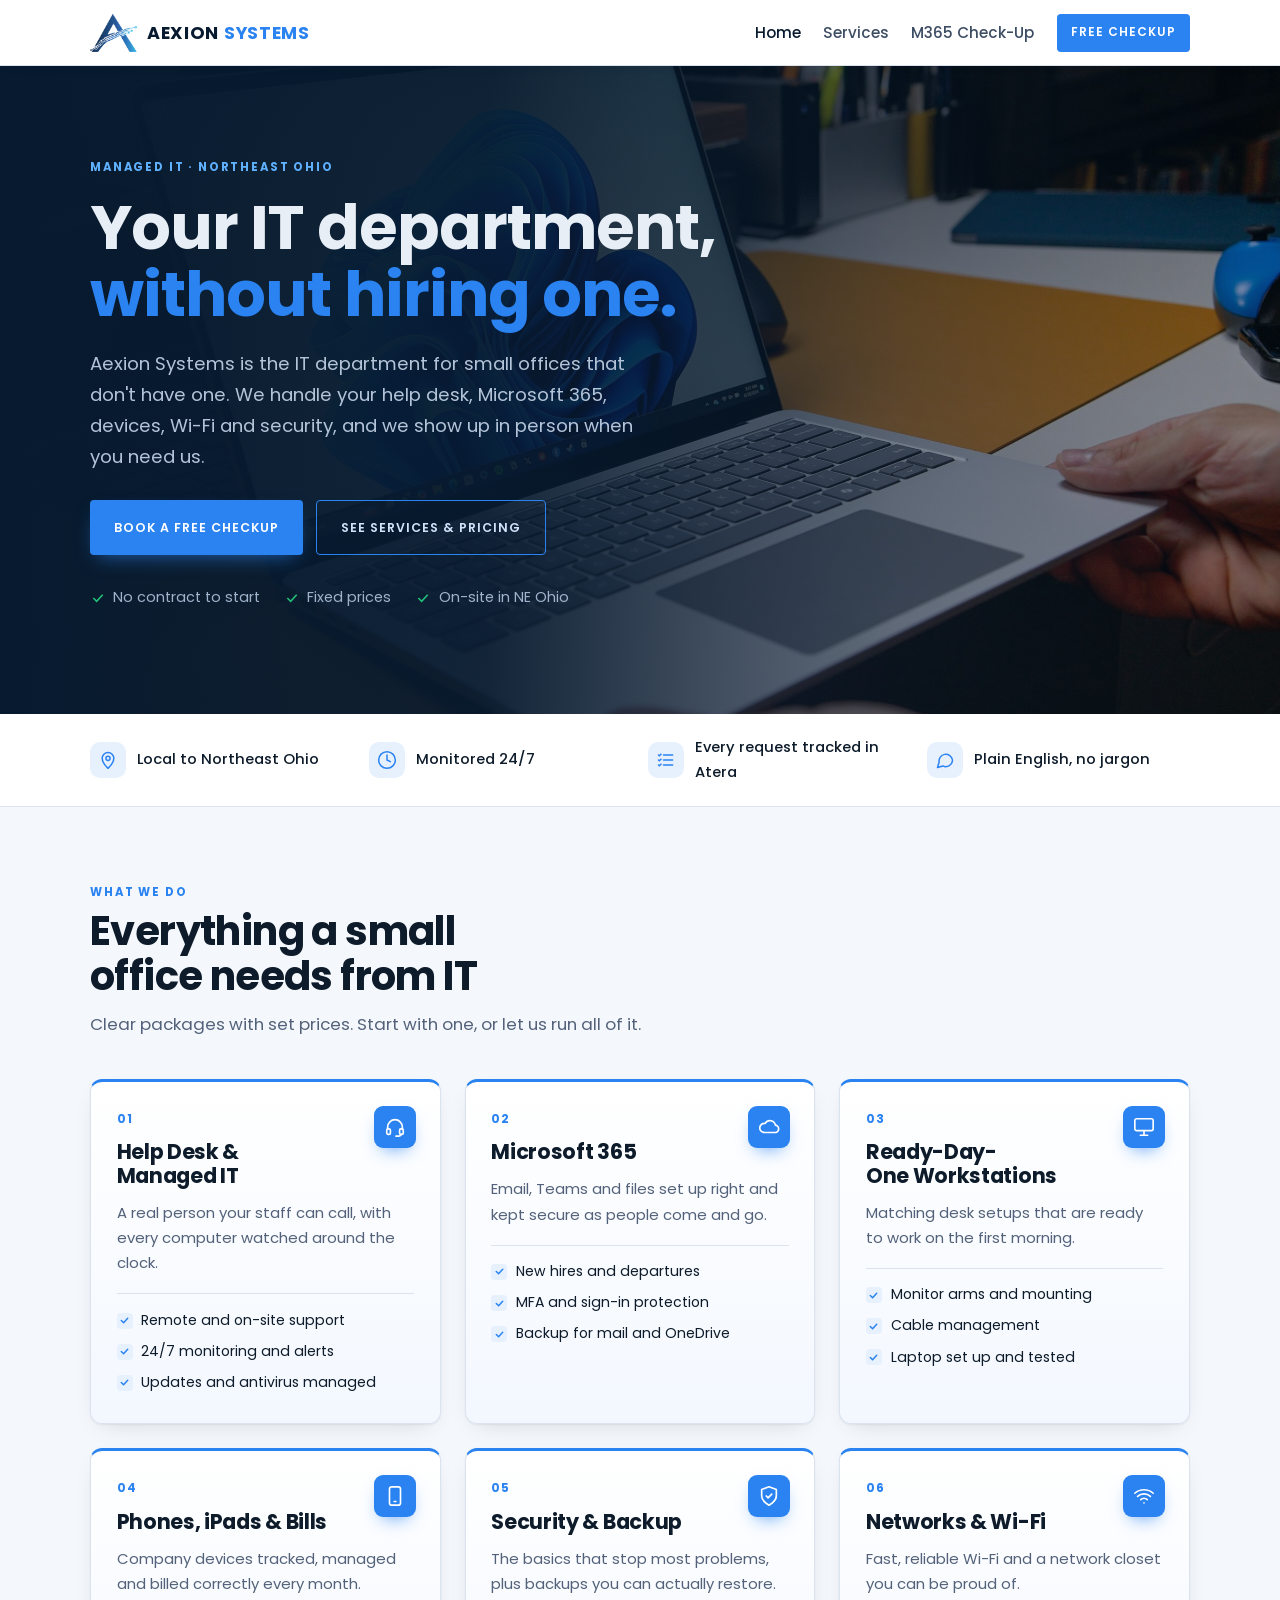
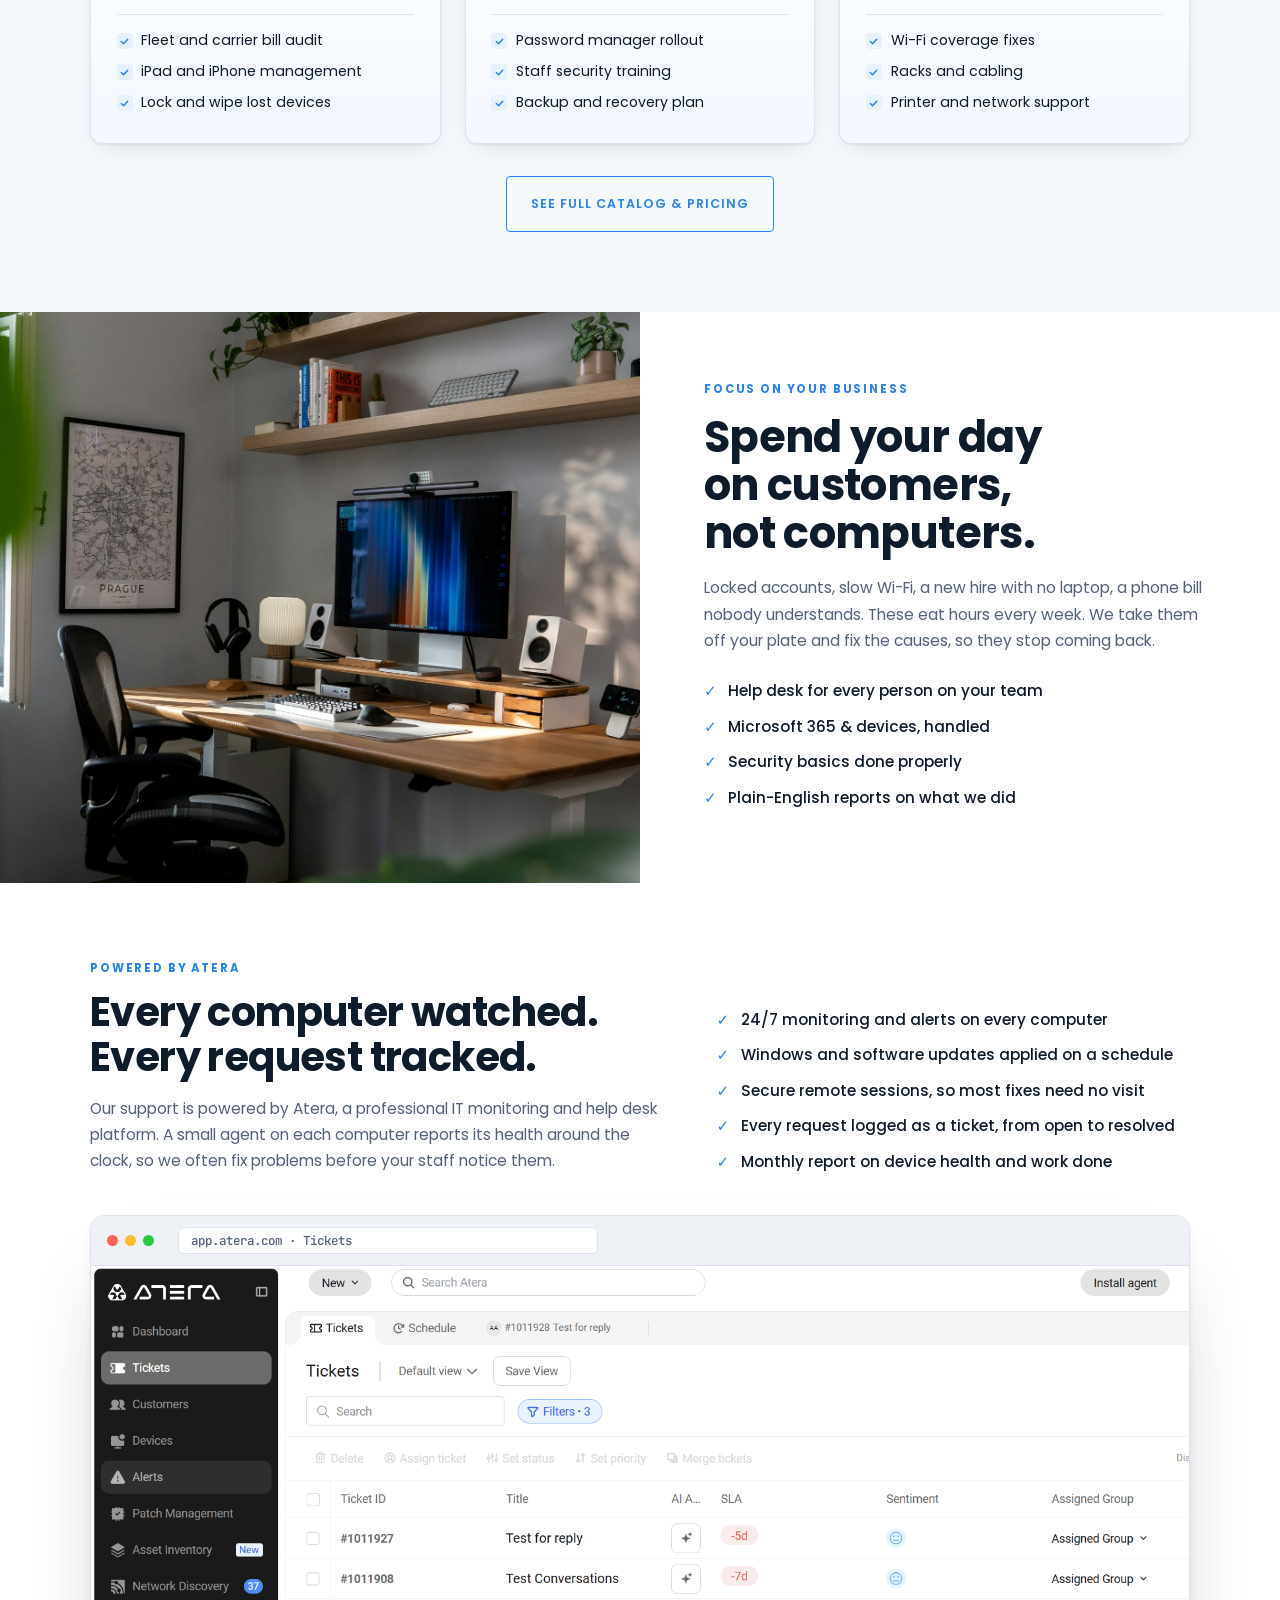
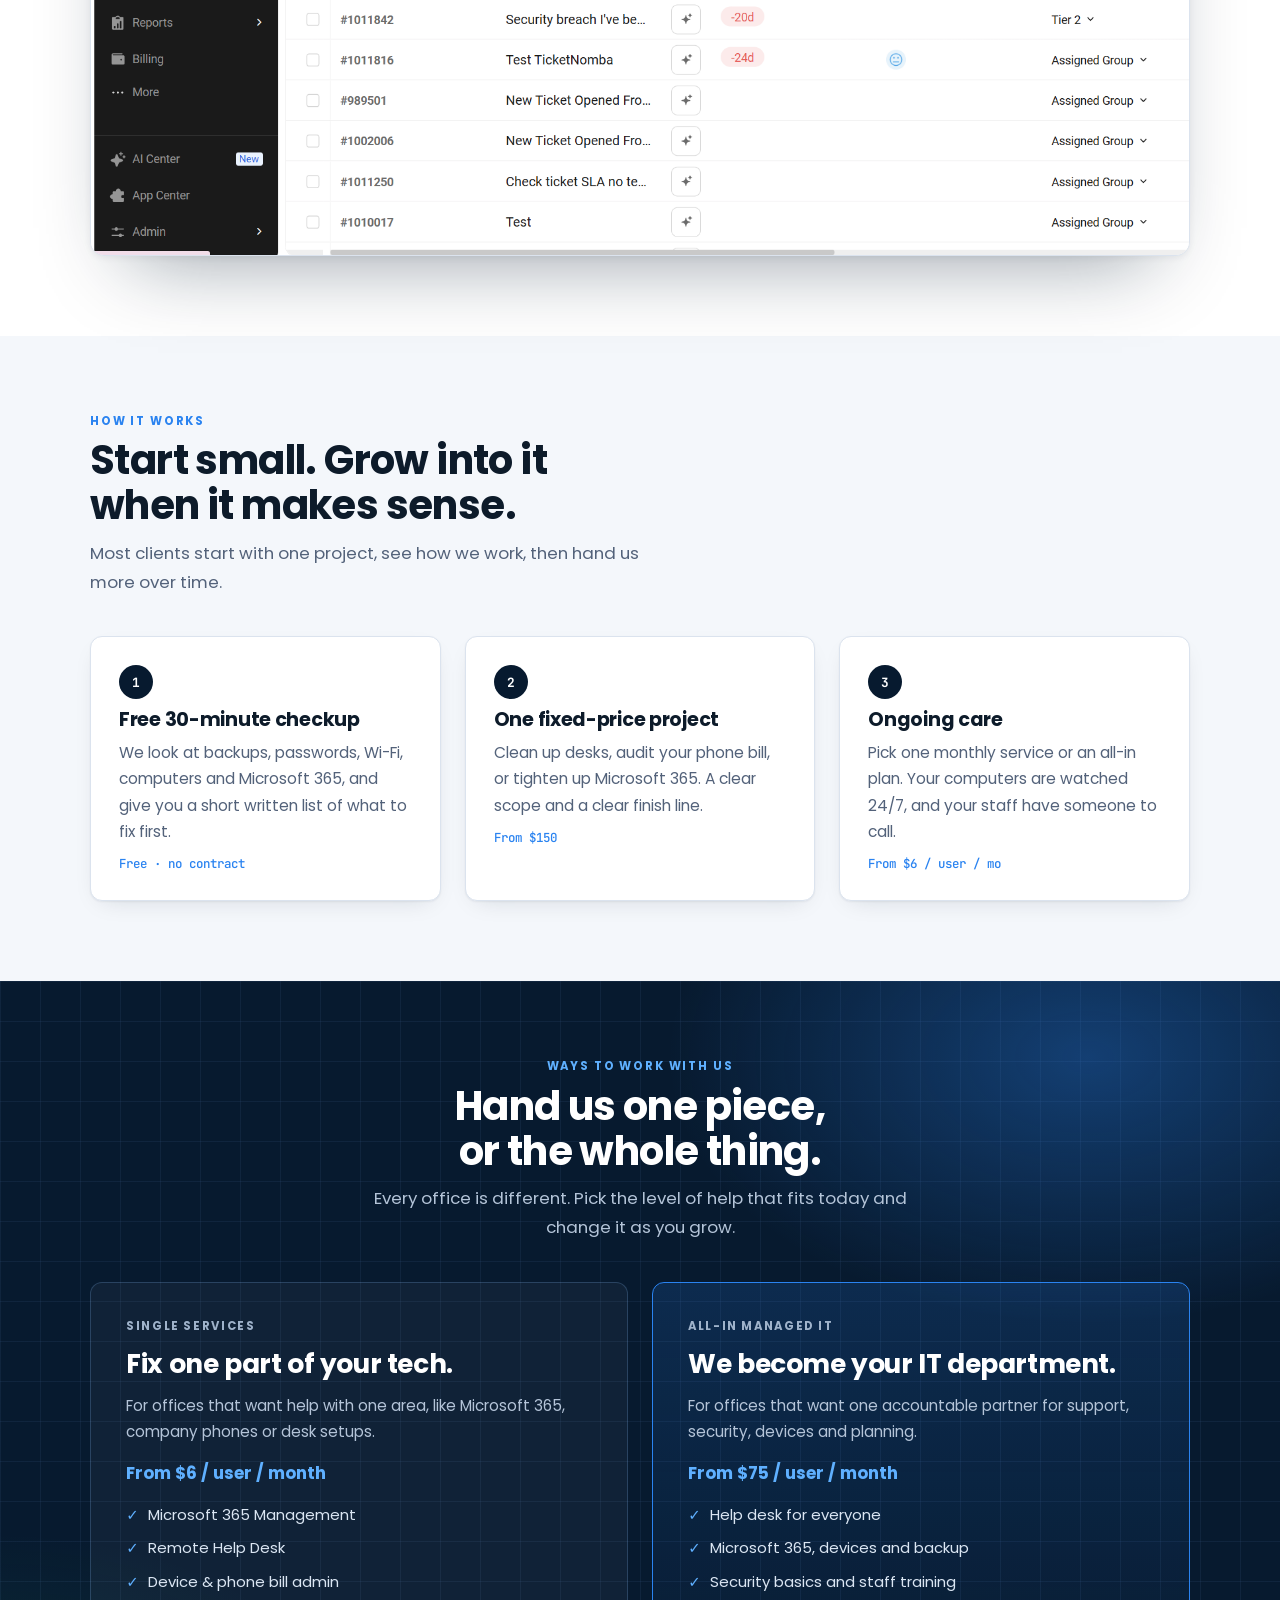
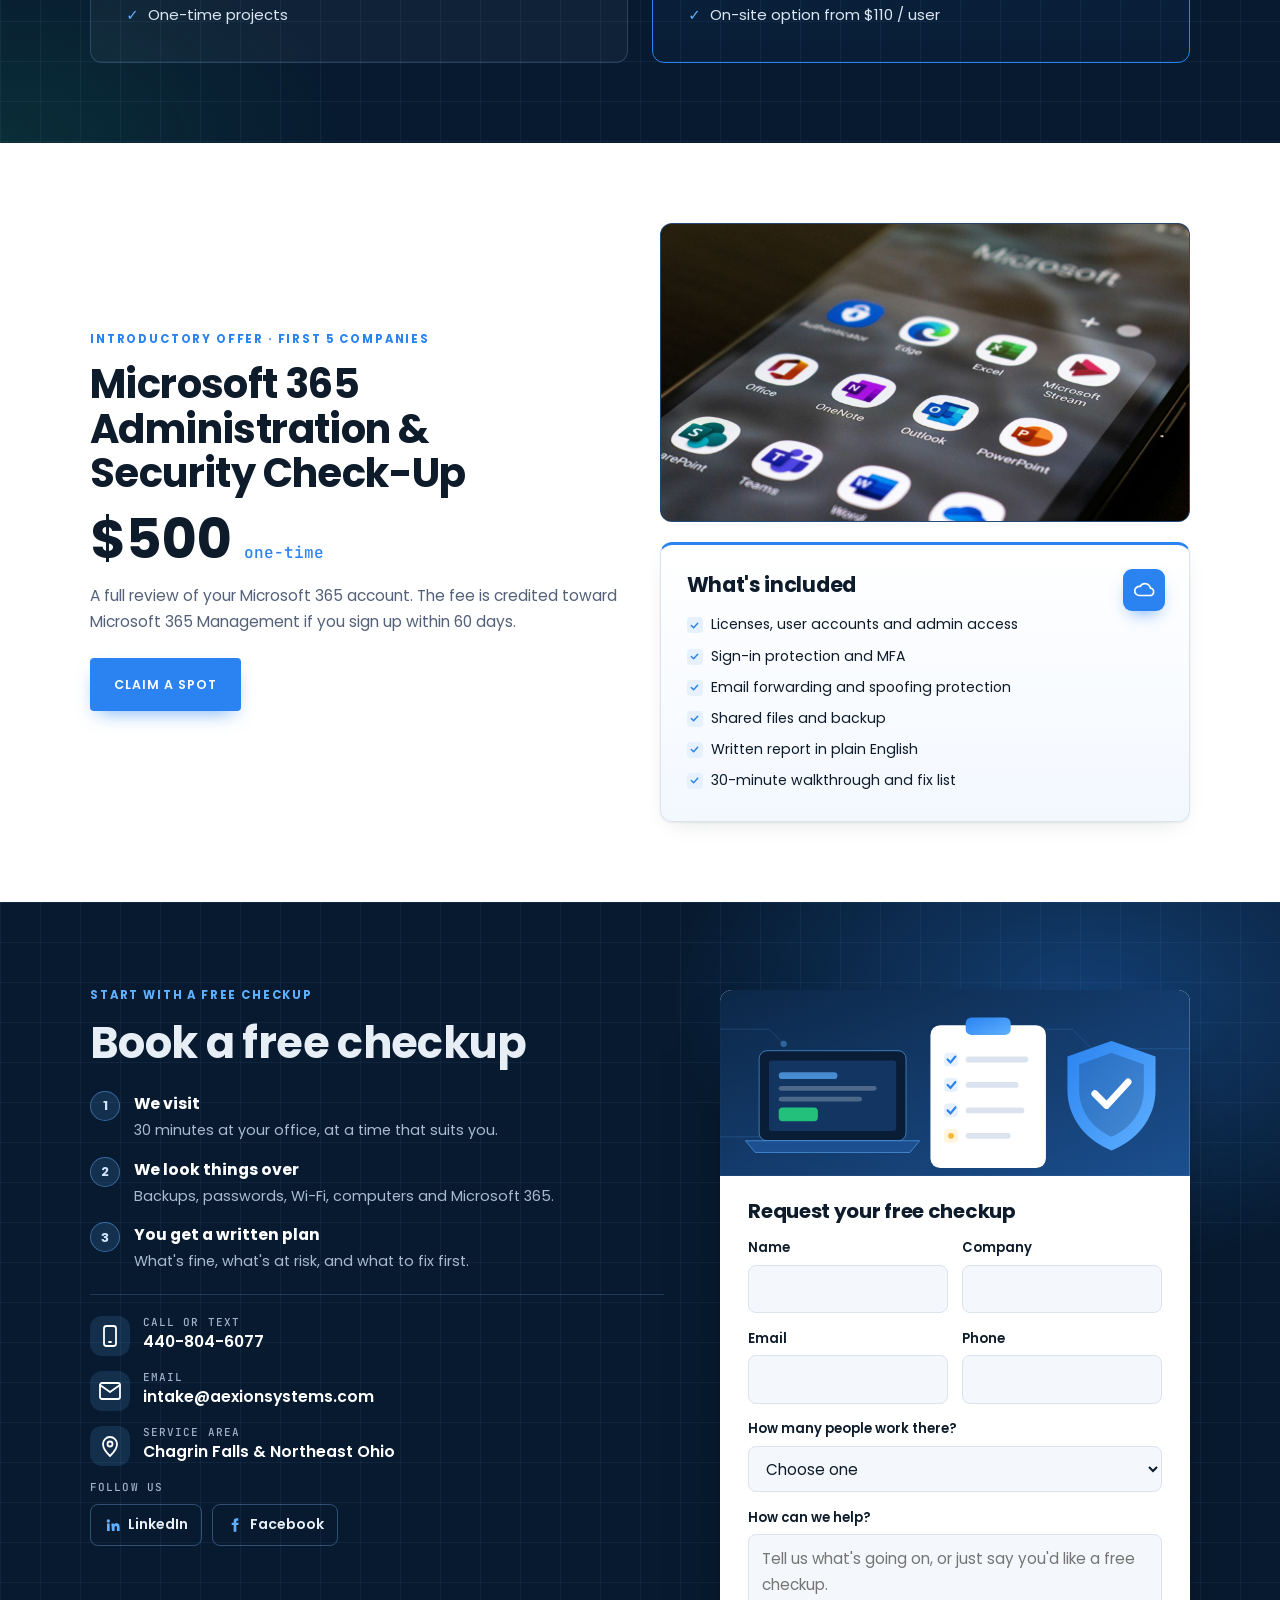
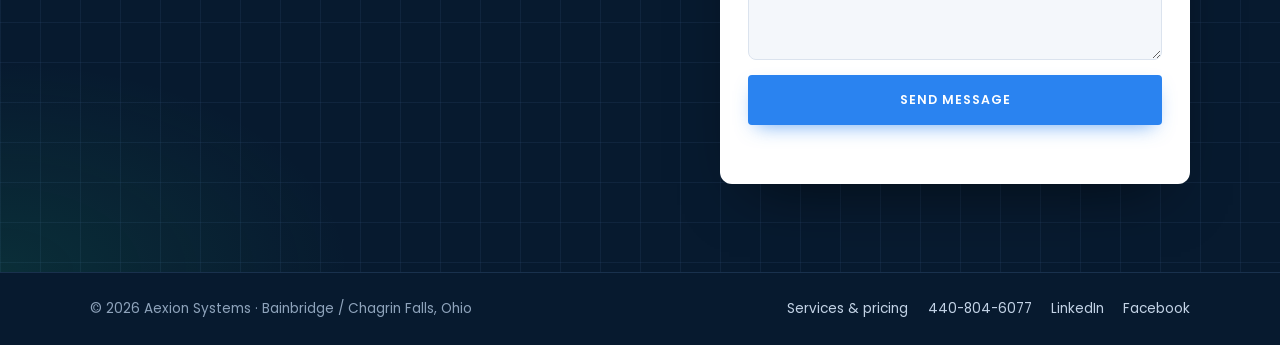
==== commit b31cbabf: "Shorter contact heading, drop explanation Co-Authored-By: Claude Opus 5.5 <noreply@anthropic.com> Cl" ====
--- a/index.html
+++ b/index.html
@@ -182,8 +182,7 @@
   <div class="wrap">
     <div class="contact-copy">
       <span class="eyebrow">Start with a free checkup</span>
-      <h2>Book your free 30-minute IT &amp; security checkup</h2>
-      <p class="lead">Alex comes to your office, takes a look, and leaves you a short written list of what's working, what's at risk and what to fix first. No cost, no contract, no pressure.</p>
+      <h2>Book a free checkup</h2>
       <ol class="mini-steps">
         <li><b>1</b><div><strong>We visit</strong><span>30 minutes at your office, at a time that suits you.</span></div></li>
         <li><b>2</b><div><strong>We look things over</strong><span>Backups, passwords, Wi-Fi, computers and Microsoft 365.</span></div></li>
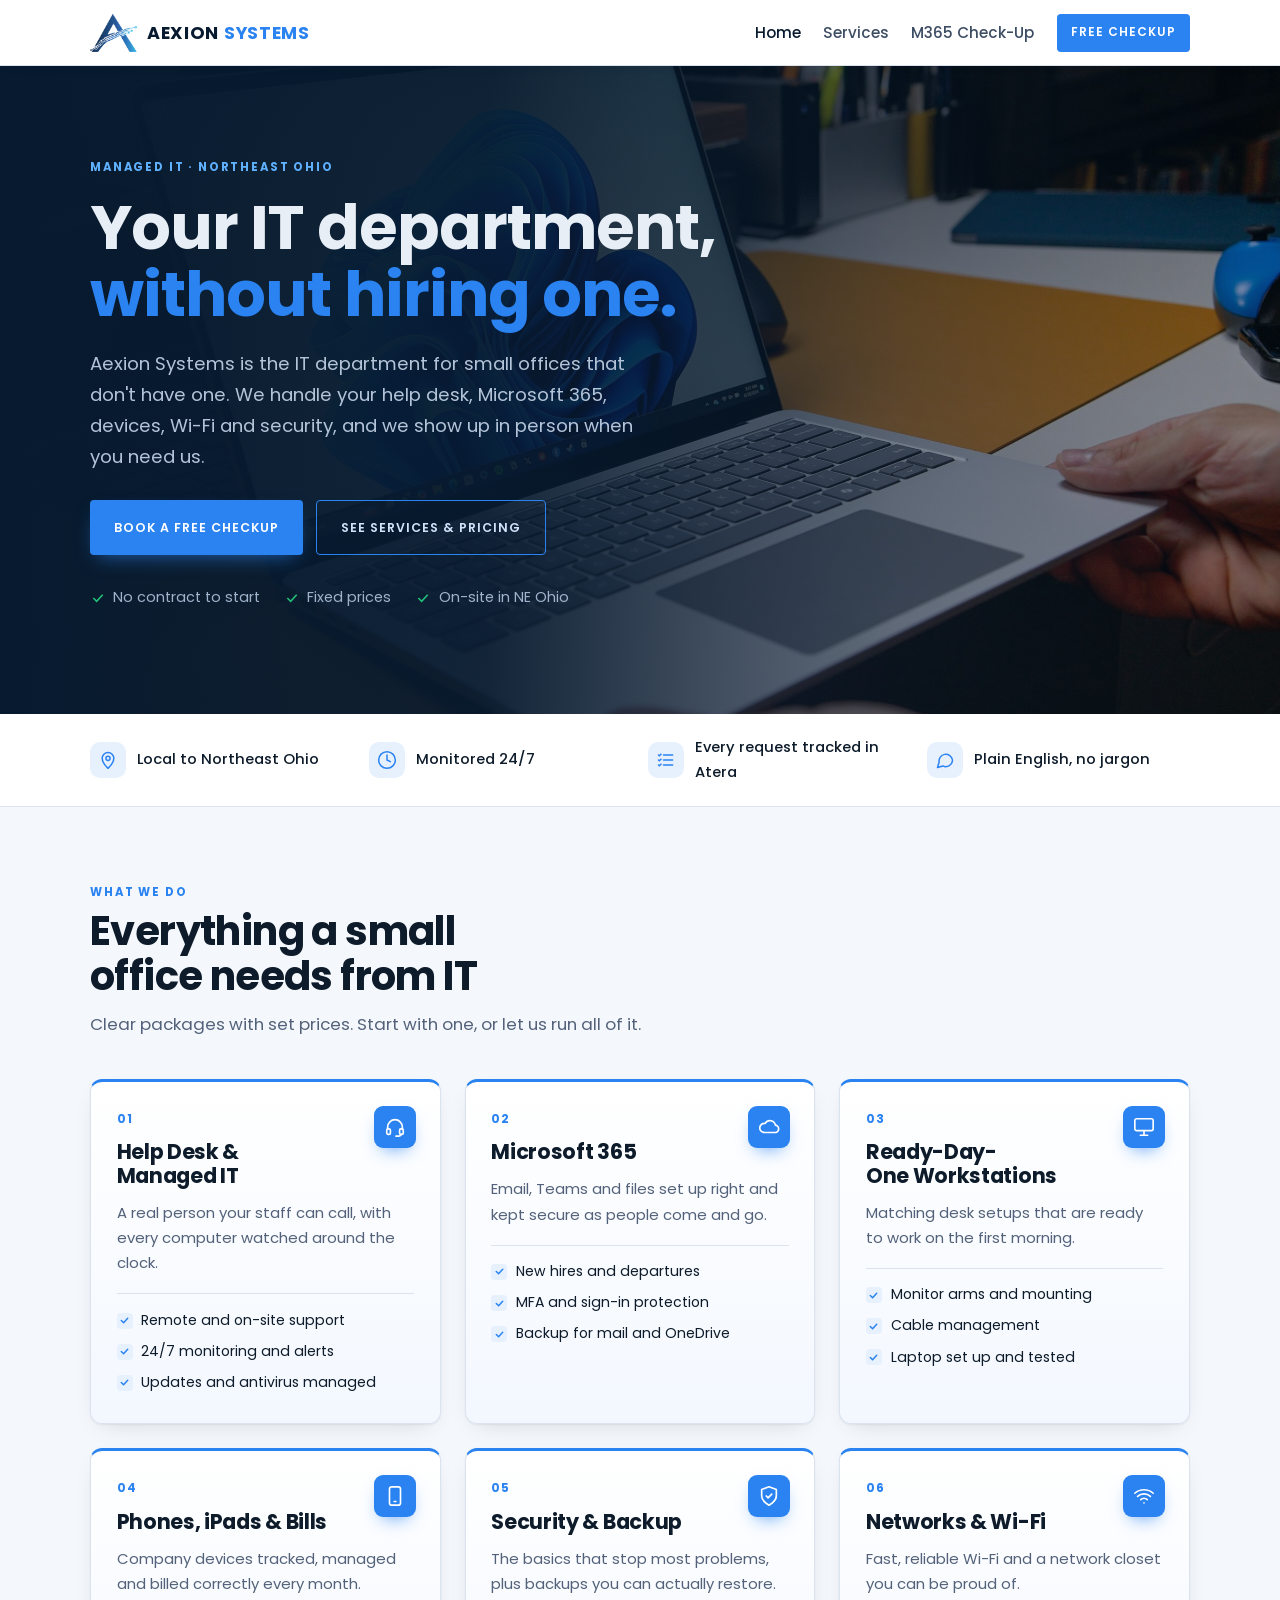
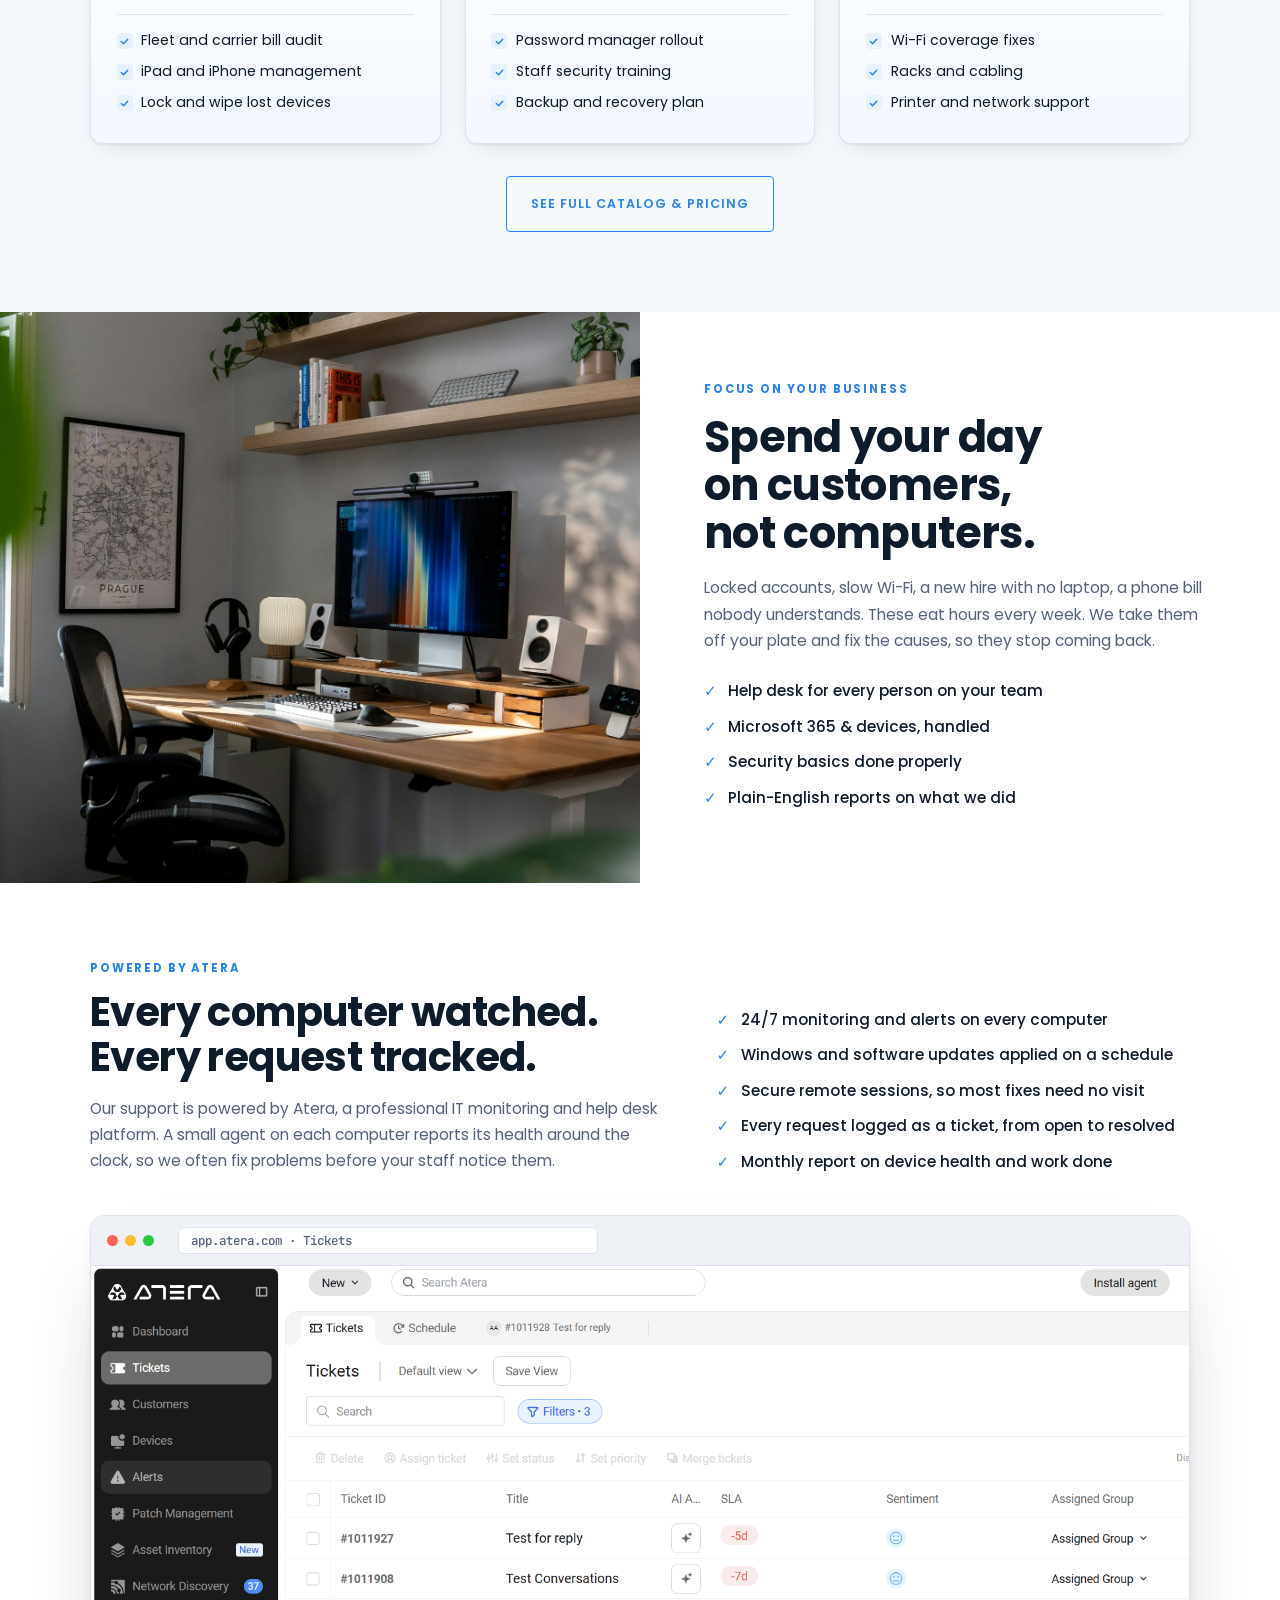
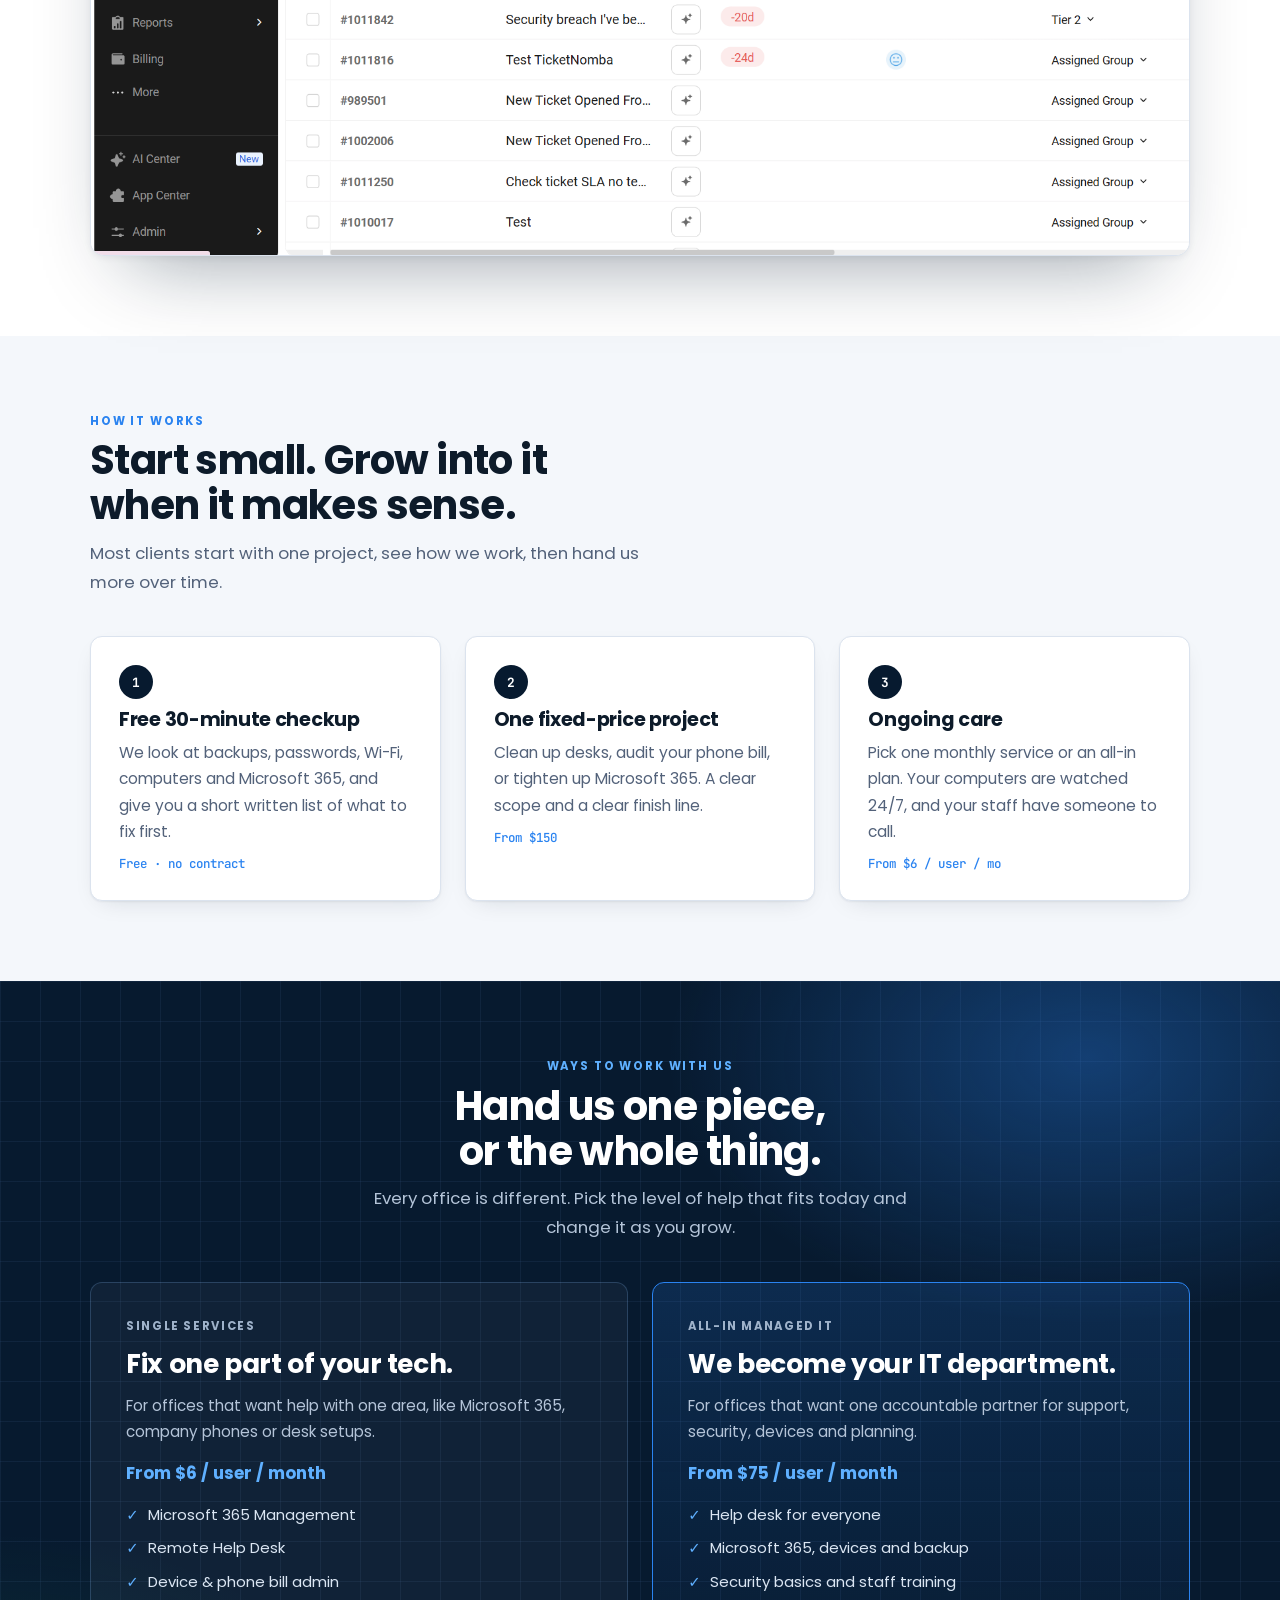
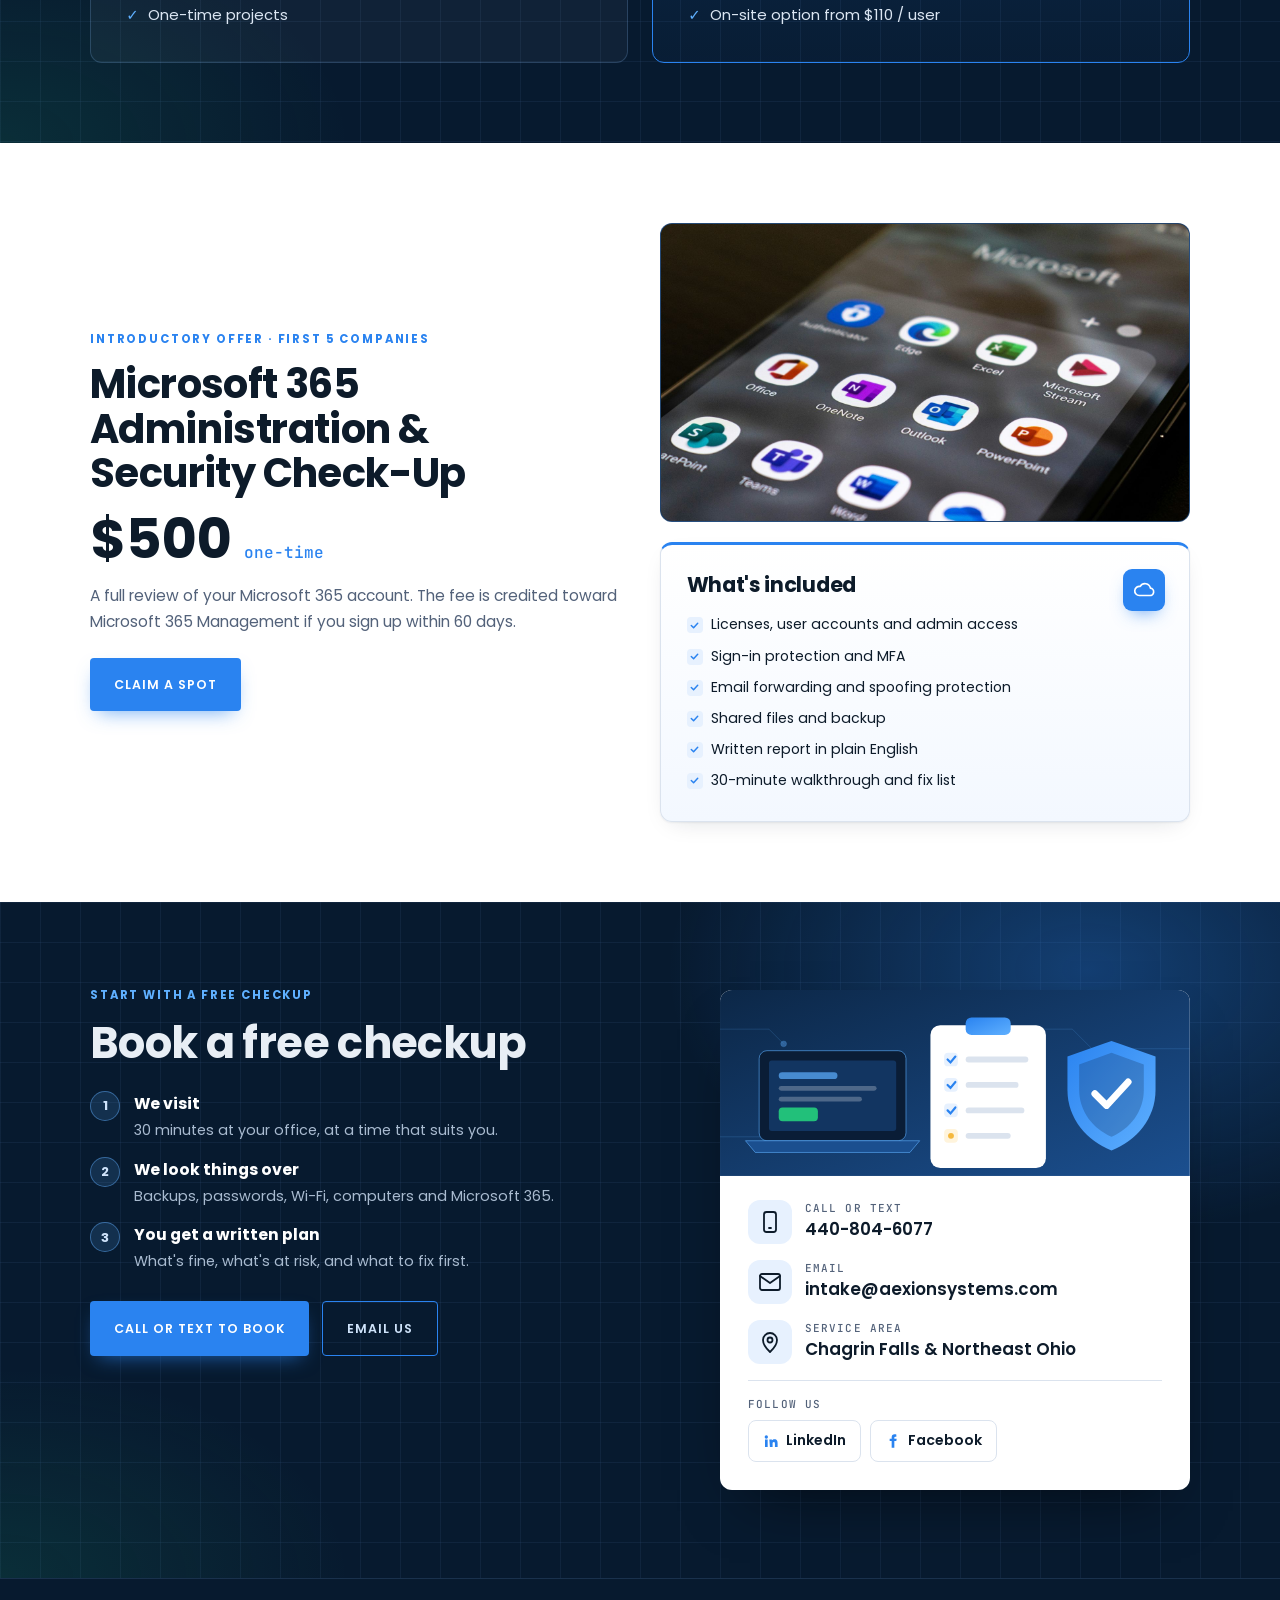
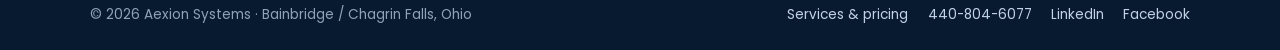
==== commit 543f125a: "Shorter contact heading, drop explanation Co-Authored-By: Claude Opus 5.5 <noreply@anthropic.com> Cl" ====
--- a/index.html
+++ b/index.html
@@ -11,7 +11,7 @@
 <link rel="preconnect" href="https://fonts.googleapis.com">
 <link rel="preconnect" href="https://fonts.gstatic.com" crossorigin>
 <link rel="stylesheet" href="https://fonts.googleapis.com/css2?family=Poppins:wght@400;500;600;700&family=JetBrains+Mono:wght@500&display=swap">
-<link rel="stylesheet" href="/styles.css?v=202611230142">
+<link rel="stylesheet" href="/styles.css?v=202611230139">
 </head>
 <body>
 <header class="site-nav"><div class="wrap">
@@ -188,15 +188,7 @@
         <li><b>2</b><div><strong>We look things over</strong><span>Backups, passwords, Wi-Fi, computers and Microsoft 365.</span></div></li>
         <li><b>3</b><div><strong>You get a written plan</strong><span>What's fine, what's at risk, and what to fix first.</span></div></li>
       </ol>
-      <div class="contact-lines dark">
-        <div class="line"><span class="icon"><svg viewBox="0 0 24 24" aria-hidden="true"><rect x="6" y="2" width="12" height="20" rx="2.5"/><path d="M11 18h2"/></svg></span><div><small>Call or text</small><a href="tel:4408046077">440-804-6077</a></div></div>
-        <div class="line"><span class="icon"><svg viewBox="0 0 24 24" aria-hidden="true"><rect x="2" y="4" width="20" height="16" rx="2"/><path d="m22 6-10 7L2 6"/></svg></span><div><small>Email</small><a href="mailto:intake@aexionsystems.com">intake@aexionsystems.com</a></div></div>
-        <div class="line"><span class="icon"><svg viewBox="0 0 24 24" aria-hidden="true"><path d="M12 22s7-6.5 7-12a7 7 0 0 0-14 0c0 5.5 7 12 7 12z"/><circle cx="12" cy="10" r="2.5"/></svg></span><div><small>Service area</small><span>Chagrin Falls &amp; Northeast Ohio</span></div></div>
-        <div class="socials"><small>Follow us</small>
-          <a class="social" href="https://www.linkedin.com/company/aexion-systems/" target="_blank" rel="noopener" aria-label="Aexion Systems on LinkedIn"><svg viewBox="0 0 24 24" aria-hidden="true"><path d="M4.98 3.5a2.5 2.5 0 1 1 0 5 2.5 2.5 0 0 1 0-5zM3 9.75h4V21H3zM9.5 9.75h3.8v1.6h.06c.53-1 1.83-2.05 3.77-2.05 4.03 0 4.77 2.65 4.77 6.1V21h-4v-4.9c0-1.17-.02-2.68-1.63-2.68-1.64 0-1.89 1.28-1.89 2.6V21h-4z"/></svg>LinkedIn</a>
-          <a class="social" href="https://www.facebook.com/profile.php?id=61595586290706" target="_blank" rel="noopener" aria-label="Aexion Systems on Facebook"><svg viewBox="0 0 24 24" aria-hidden="true"><path d="M14 8.5V6.8c0-.8.5-1.3 1.4-1.3H17V2.2C16.6 2.1 15.4 2 14.2 2 11.6 2 10 3.6 10 6.4v2.1H7v3.6h3V22h4v-9.9h3l.5-3.6z"/></svg>Facebook</a>
-        </div>
-      </div>
+      <div class="actions"><a class="btn" href="tel:4408046077">Call or text to book</a><a class="btn ghost" href="mailto:intake@aexionsystems.com">Email us</a></div>
     </div>
     <div class="contact-card">
       <svg class="contact-art" viewBox="0 0 480 190" role="img" aria-label="Illustration of an IT checkup: a checklist, a laptop and a shield">
@@ -241,43 +233,20 @@
           <path d="m28 54 12 12 22-24" stroke="#ffffff" stroke-width="7" fill="none" stroke-linecap="round" stroke-linejoin="round"/>
         </g>
       </svg>
-      <!-- ================= CONTACT FORM. Sends to your email through Web3Forms (free). Put your Web3Forms access key in the "access_key" field below. ================= -->
-      <form class="cform" id="contact-form" action="https://api.web3forms.com/submit" method="POST" novalidate>
-        <input type="hidden" name="access_key" value="YOUR_WEB3FORMS_ACCESS_KEY">
-        <input type="hidden" name="subject" value="New website inquiry - Aexion Systems">
-        <input type="hidden" name="from_name" value="aexionsystems.com">
-        <input type="checkbox" name="botcheck" class="hp" tabindex="-1" autocomplete="off" aria-hidden="true">
-        <h3>Request your free checkup</h3>
-        <div class="row2">
-          <label>Name<input id="cf-name" name="name" required autocomplete="name"></label>
-          <label>Company<input id="cf-company" name="company" autocomplete="organization"></label>
+      <div class="contact-lines">
+        <div class="line"><span class="icon"><svg viewBox="0 0 24 24" aria-hidden="true"><rect x="6" y="2" width="12" height="20" rx="2.5"/><path d="M11 18h2"/></svg></span><div><small>Call or text</small><a href="tel:4408046077">440-804-6077</a></div></div>
+        <div class="line"><span class="icon"><svg viewBox="0 0 24 24" aria-hidden="true"><rect x="2" y="4" width="20" height="16" rx="2"/><path d="m22 6-10 7L2 6"/></svg></span><div><small>Email</small><a href="mailto:intake@aexionsystems.com">intake@aexionsystems.com</a></div></div>
+        <div class="line"><span class="icon"><svg viewBox="0 0 24 24" aria-hidden="true"><path d="M12 22s7-6.5 7-12a7 7 0 0 0-14 0c0 5.5 7 12 7 12z"/><circle cx="12" cy="10" r="2.5"/></svg></span><div><small>Service area</small><span>Chagrin Falls &amp; Northeast Ohio</span></div></div>
+        <div class="socials"><small>Follow us</small>
+          <a class="social" href="https://www.linkedin.com/company/aexion-systems/" target="_blank" rel="noopener" aria-label="Aexion Systems on LinkedIn"><svg viewBox="0 0 24 24" aria-hidden="true"><path d="M4.98 3.5a2.5 2.5 0 1 1 0 5 2.5 2.5 0 0 1 0-5zM3 9.75h4V21H3zM9.5 9.75h3.8v1.6h.06c.53-1 1.83-2.05 3.77-2.05 4.03 0 4.77 2.65 4.77 6.1V21h-4v-4.9c0-1.17-.02-2.68-1.63-2.68-1.64 0-1.89 1.28-1.89 2.6V21h-4z"/></svg>LinkedIn</a>
+          <a class="social" href="https://www.facebook.com/profile.php?id=61595586290706" target="_blank" rel="noopener" aria-label="Aexion Systems on Facebook"><svg viewBox="0 0 24 24" aria-hidden="true"><path d="M14 8.5V6.8c0-.8.5-1.3 1.4-1.3H17V2.2C16.6 2.1 15.4 2 14.2 2 11.6 2 10 3.6 10 6.4v2.1H7v3.6h3V22h4v-9.9h3l.5-3.6z"/></svg>Facebook</a>
         </div>
-        <div class="row2">
-          <label>Email<input id="cf-email" name="email" type="email" required autocomplete="email"></label>
-          <label>Phone<input id="cf-phone" name="phone" type="tel" autocomplete="tel"></label>
-        </div>
-        <label>How many people work there?
-          <select id="cf-size" name="team_size"><option value="">Choose one</option><option>1–9</option><option>10–25</option><option>26–50</option><option>51–75</option><option>75+</option></select>
-        </label>
-        <label>How can we help?<textarea id="cf-msg" name="message" rows="4" required placeholder="Tell us what's going on, or just say you'd like a free checkup."></textarea></label>
-        <button class="btn" type="submit">Send message</button>
-        <p class="cform-status" role="status" aria-live="polite"></p>
-      </form>
+      </div>
     </div>
   </div>
 </section>
 </main>
 <footer><div class="wrap"><span>© 2026 Aexion Systems · Bainbridge / Chagrin Falls, Ohio</span><span class="foot-links"><a href="/services/">Services &amp; pricing</a><a href="tel:4408046077">440-804-6077</a><a href="https://www.linkedin.com/company/aexion-systems/" target="_blank" rel="noopener">LinkedIn</a><a href="https://www.facebook.com/profile.php?id=61595586290706" target="_blank" rel="noopener">Facebook</a></span></div></footer>
-<script>
-(function(){var f=document.getElementById('contact-form');if(!f)return;var st=f.querySelector('.cform-status'),btn=f.querySelector('button');
-f.addEventListener('submit',function(e){e.preventDefault();
-if(!f.checkValidity()){st.textContent='Please fill in your name, email and a short message.';st.className='cform-status err';f.reportValidity();return;}
-btn.disabled=true;btn.textContent='Sending…';st.textContent='';
-fetch(f.action,{method:'POST',headers:{'Accept':'application/json'},body:new FormData(f)}).then(function(r){return r.json()}).then(function(d){
-if(d.success){f.reset();st.textContent="Thanks! Your message was sent. We'll get back to you within one business day.";st.className='cform-status ok';}
-else{throw new Error(d.message||'failed')}}).catch(function(){st.textContent='Sorry, that didn\'t go through. Please call or text 440-804-6077 or email intake@aexionsystems.com.';st.className='cform-status err';})
-.finally(function(){btn.disabled=false;btn.textContent='Send message';});});})();
-</script>
 
 </body>
 </html>
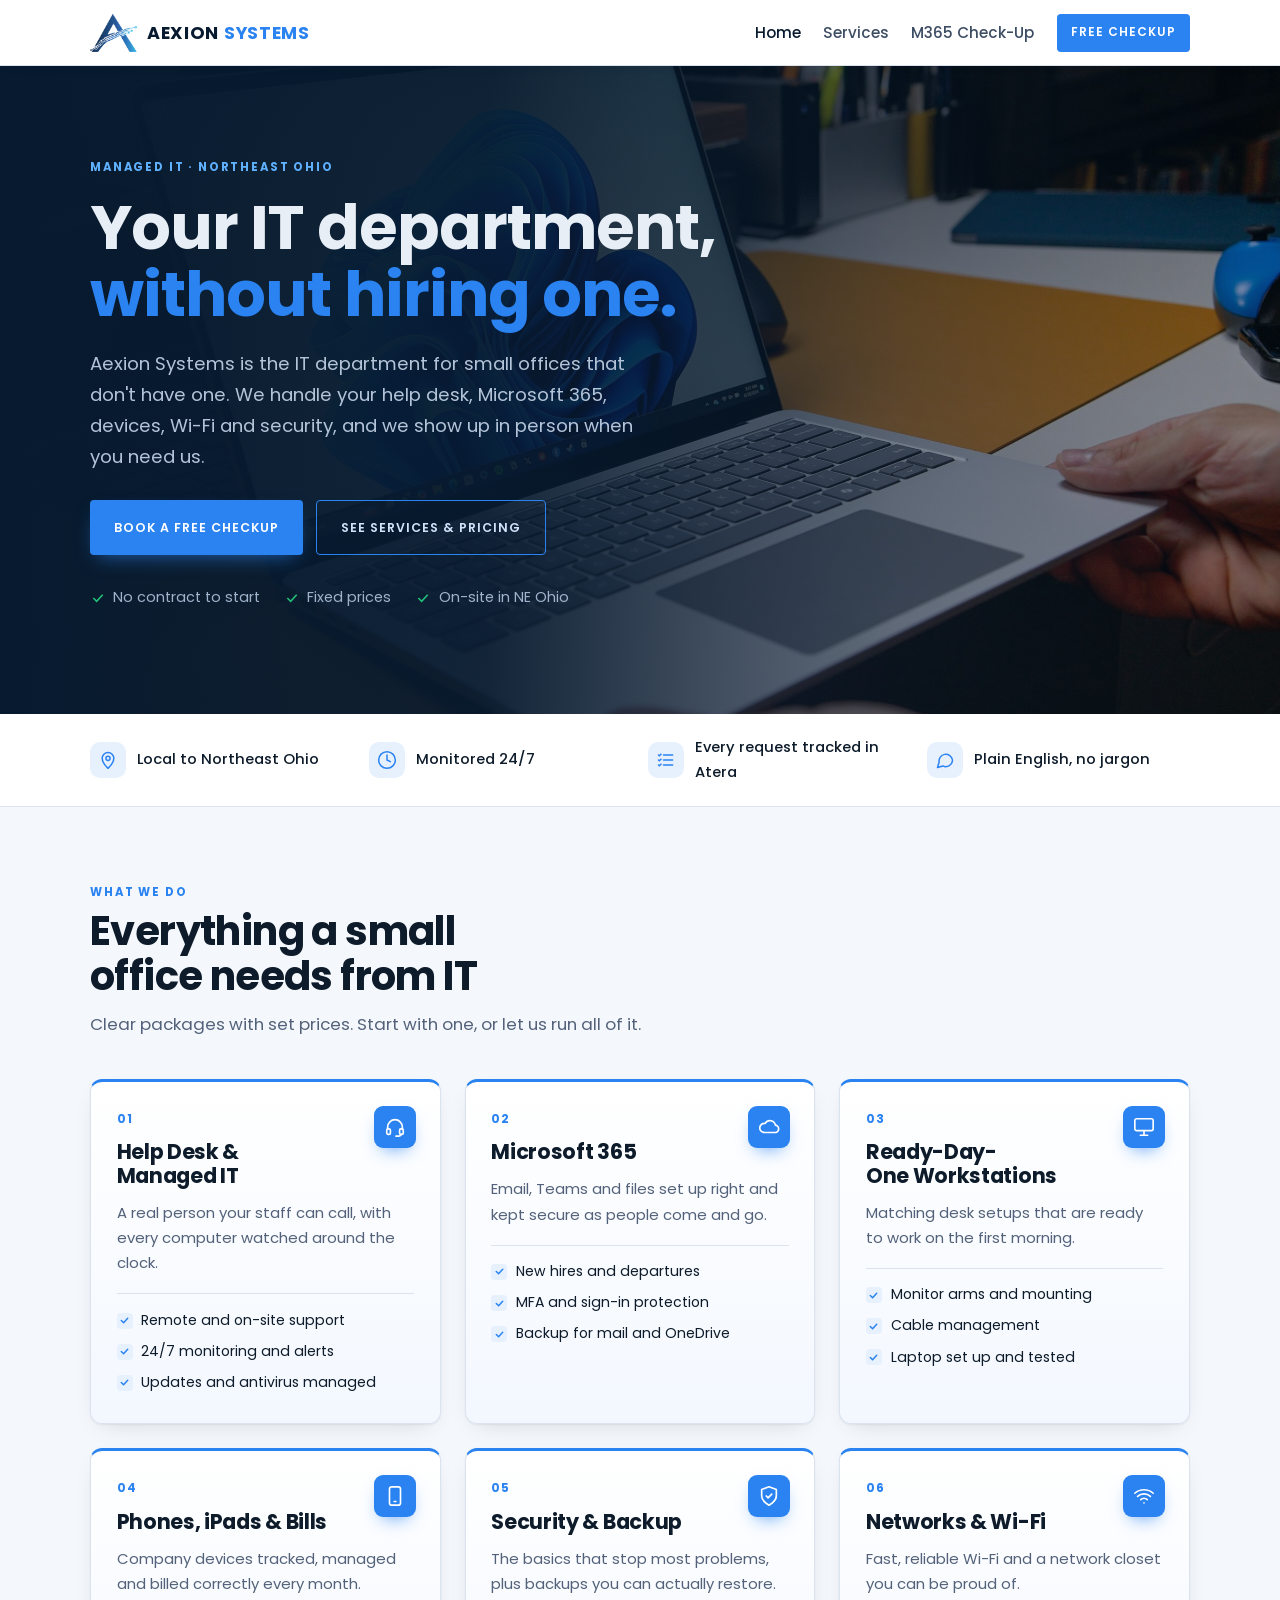
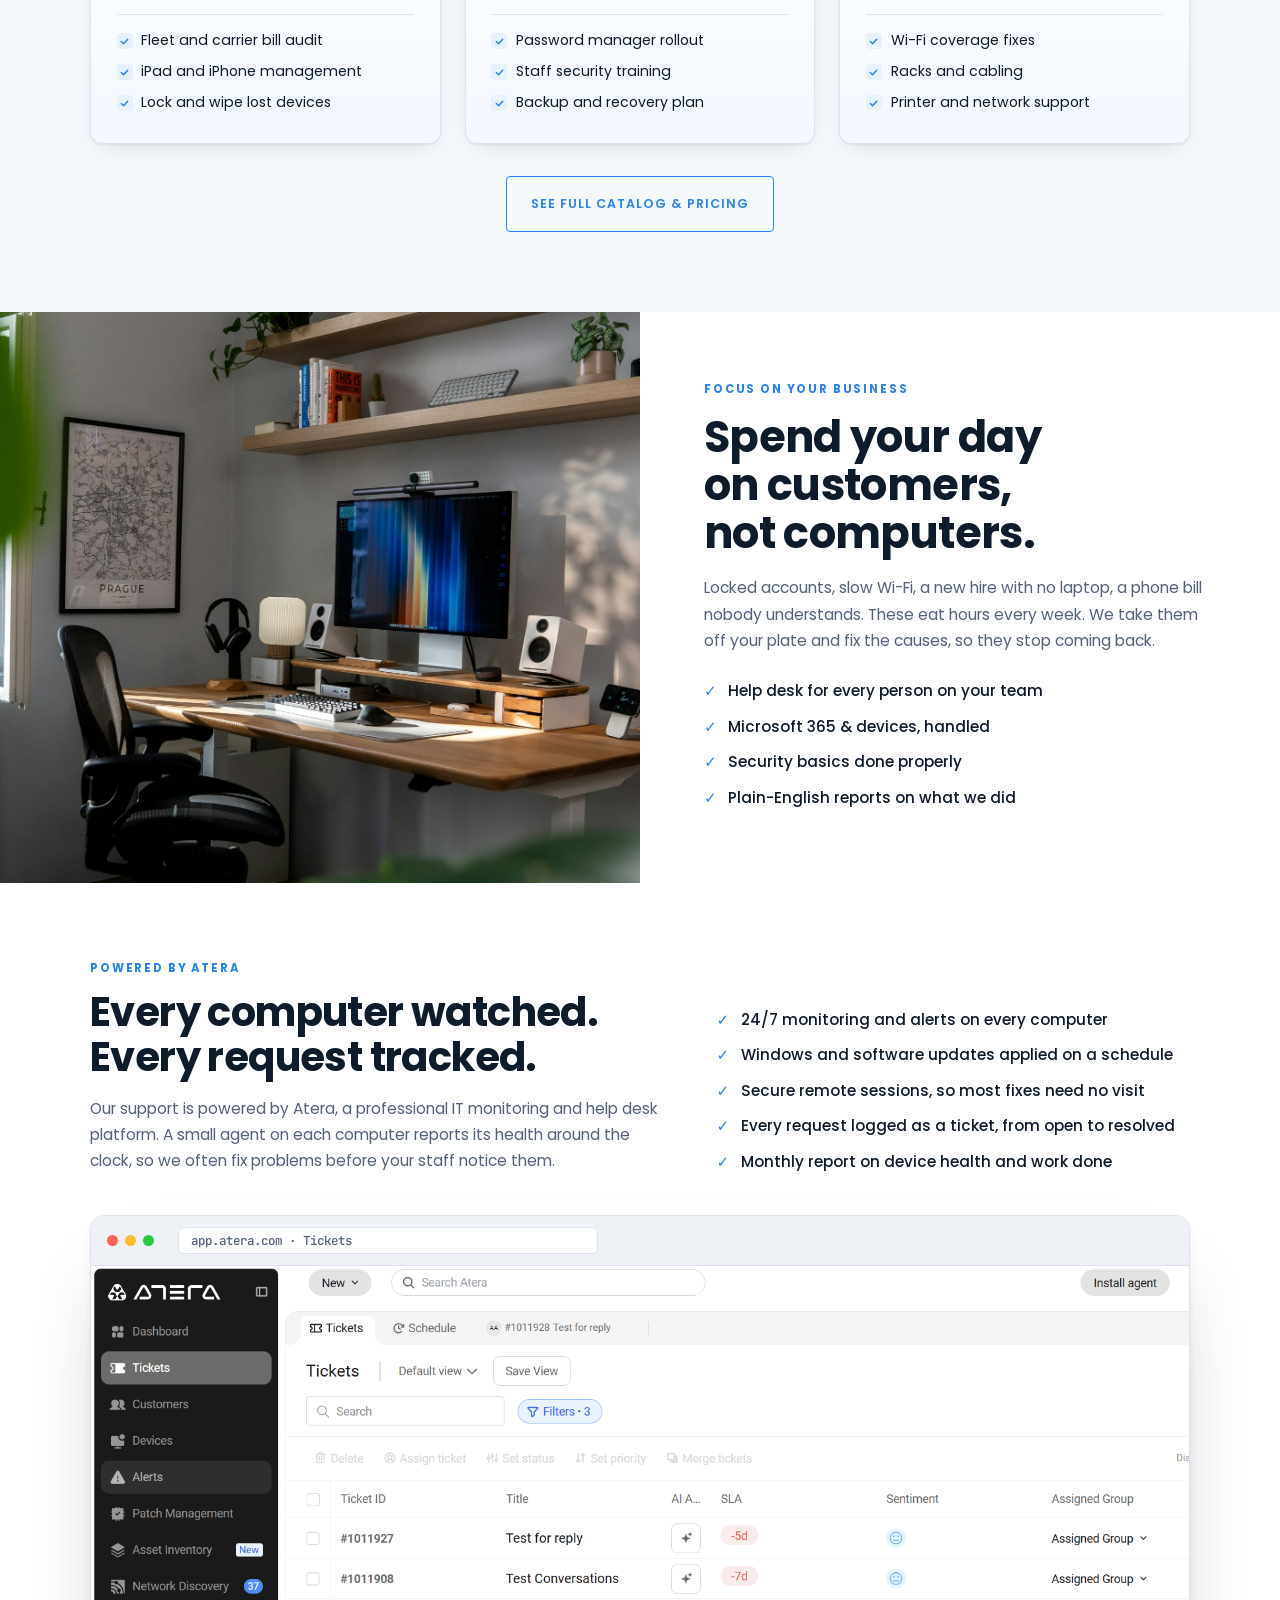
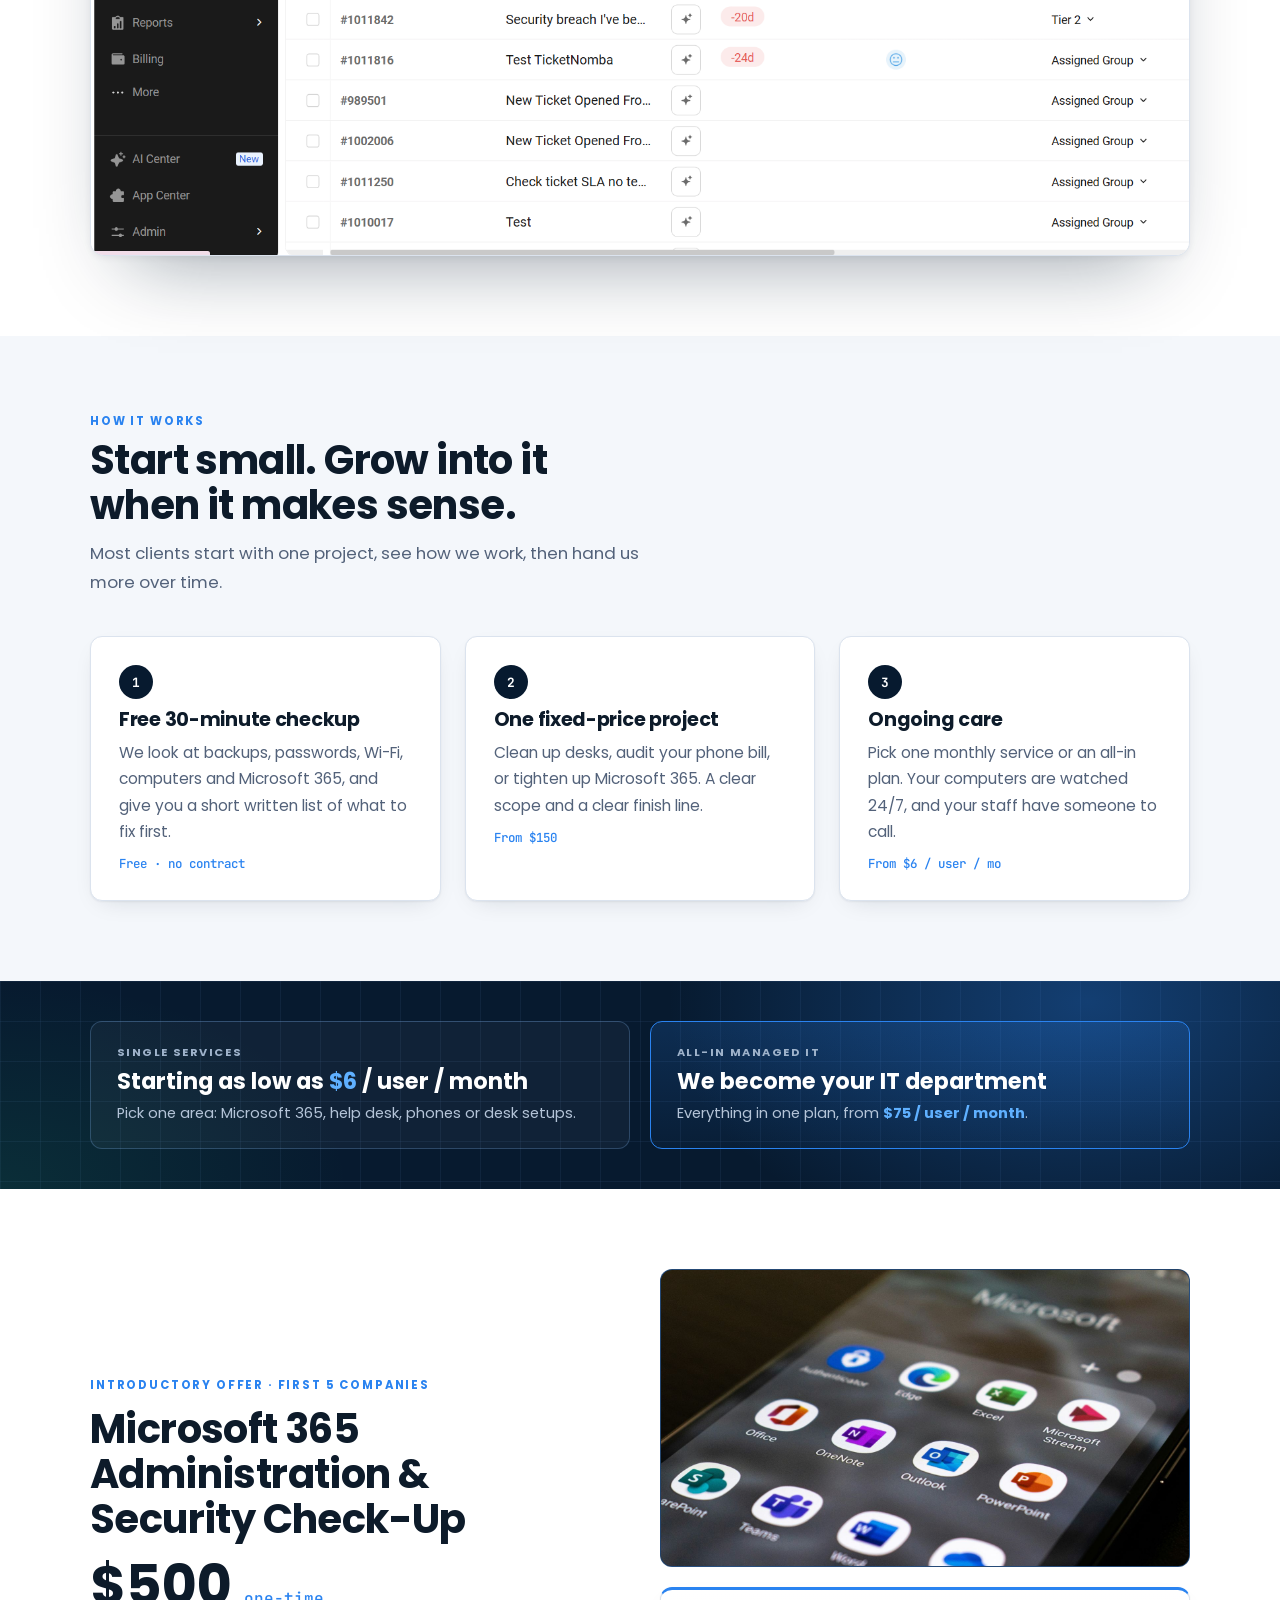
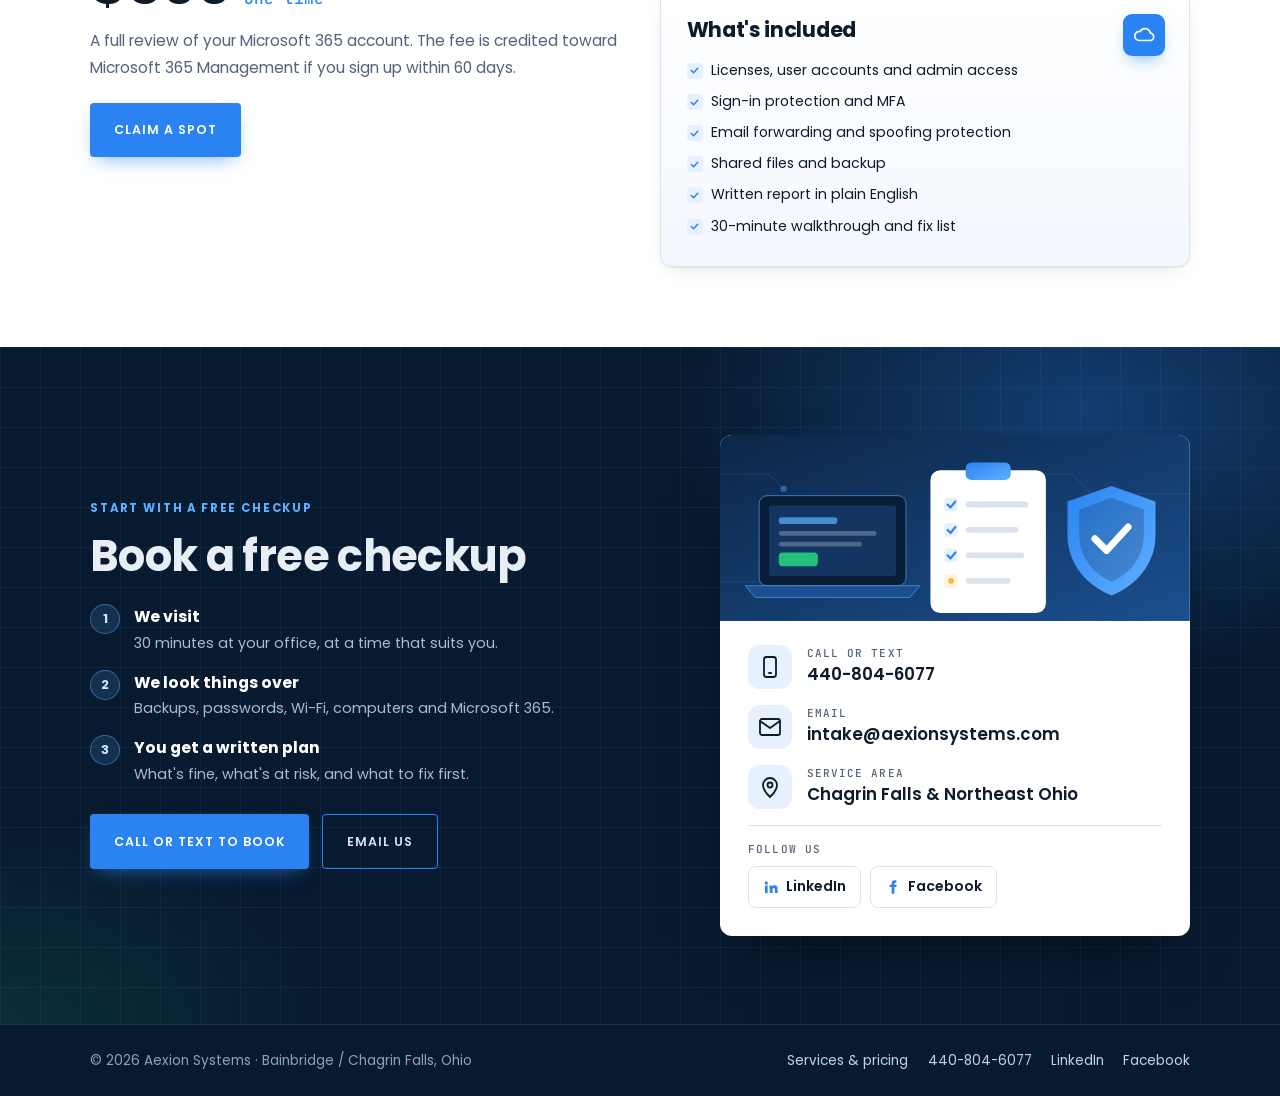
==== commit 11559f48: "Slim 'ways to work' band: two compact cards, no heading Co-Authored-By: Claude Opus 5.5 <noreply@ant" ====
--- a/index.html
+++ b/index.html
@@ -11,7 +11,7 @@
 <link rel="preconnect" href="https://fonts.googleapis.com">
 <link rel="preconnect" href="https://fonts.gstatic.com" crossorigin>
 <link rel="stylesheet" href="https://fonts.googleapis.com/css2?family=Poppins:wght@400;500;600;700&family=JetBrains+Mono:wght@500&display=swap">
-<link rel="stylesheet" href="/styles.css?v=202611230139">
+<link rel="stylesheet" href="/styles.css?v=202611230147">
 </head>
 <body>
 <header class="site-nav"><div class="wrap">
@@ -107,29 +107,18 @@
   </div>
 </section>
 
-<section class="section on-dark">
-  <div class="wrap">
-    <div class="section-head center-head">
-      <span class="eyebrow">Ways to work with us</span>
-      <h2 style="color:#fff">Hand us one piece, or the whole thing.</h2>
-      <p>Every office is different. Pick the level of help that fits today and change it as you grow.</p>
-    </div>
-    <div class="ways">
-      <div class="way">
-        <span class="k">Single services</span>
-        <h3>Fix one part of your tech.</h3>
-        <p>For offices that want help with one area, like Microsoft 365, company phones or desk setups.</p>
-        <span class="pr">From $6 / user / month</span>
-        <ul><li>Microsoft 365 Management</li><li>Remote Help Desk</li><li>Device &amp; phone bill admin</li><li>One-time projects</li></ul>
-      </div>
-      <div class="way hot">
-        <span class="k">All-in managed IT</span>
-        <h3>We become your IT department.</h3>
-        <p>For offices that want one accountable partner for support, security, devices and planning.</p>
-        <span class="pr">From $75 / user / month</span>
-        <ul><li>Help desk for everyone</li><li>Microsoft 365, devices and backup</li><li>Security basics and staff training</li><li>On-site option from $110 / user</li></ul>
-      </div>
-    </div>
+<section class="ways-band on-dark">
+  <div class="wrap ways-slim">
+    <a class="way-slim" href="/services/#monthly">
+      <span class="k">Single services</span>
+      <strong>Starting as low as <em>$6</em> / user / month</strong>
+      <span class="sub">Pick one area: Microsoft 365, help desk, phones or desk setups.</span>
+    </a>
+    <a class="way-slim hot" href="/services/#bundles">
+      <span class="k">All-in managed IT</span>
+      <strong>We become your IT department</strong>
+      <span class="sub">Everything in one plan, from <b>$75 / user / month</b>.</span>
+    </a>
   </div>
 </section>
 
--- a/styles.css
+++ b/styles.css
@@ -327,32 +327,15 @@
 .browser-frame img{display:block;width:100%;height:auto}
 @media (max-width:900px){.tools-head{grid-template-columns:1fr;gap:1.5rem}}
 
-/* ===== v6: contact form ===== */
-.contact .wrap{align-items:start}
-.contact-lines.dark{padding:1.25rem 0 0;border-top:1px solid rgba(127,182,245,.2);grid-template-columns:1fr;gap:.9rem}
-.contact-lines.dark .line a,.contact-lines.dark .line span{color:#fff}
-.contact-lines.dark .line small{color:#9fb3cb}
-.contact-lines.dark .icon{background:rgba(95,176,255,.14);color:var(--blue-2)}
-.contact-lines.dark .socials{grid-column:1/-1;border-top:0;padding-top:0}
-.contact-lines.dark .socials small{color:#9fb3cb}
-.contact-lines.dark .social{color:#e8eef5;border-color:rgba(127,182,245,.35)}
-.contact-lines.dark .social:hover{background:rgba(95,176,255,.12)}
-.contact-lines.dark .social svg{fill:var(--blue-2)}
-
-.cform{padding:1.5rem 1.75rem 1.75rem;display:grid;gap:.9rem}
-.cform h3{font-size:1.25rem;color:var(--ink)}
-.cform .row2{display:grid;grid-template-columns:1fr 1fr;gap:.9rem}
-.cform label{display:grid;gap:.35rem;font-size:.82rem;font-weight:600;color:var(--ink)}
-.cform input,.cform select,.cform textarea{font:inherit;font-size:.95rem;font-weight:400;color:var(--ink);background:var(--bg);border:1px solid var(--line);border-radius:8px;padding:.65rem .8rem;width:100%;min-width:0}
-.cform input:focus,.cform select:focus,.cform textarea:focus{outline:none;border-color:var(--blue);box-shadow:0 0 0 3px rgba(42,131,240,.18);background:#fff}
-.cform textarea{resize:vertical}
-.cform .btn{justify-content:center;border:0;cursor:pointer;font-family:inherit}
-.cform .btn:disabled{opacity:.7;cursor:wait}
-.cform .hp{position:absolute;left:-9999px}
-.cform-status{font-size:.9rem;min-height:1.2em}
-.cform-status.ok{color:#178a57}.cform-status.err{color:#c4372d}
-@media (max-width:600px){.cform .row2,.contact-lines.dark{grid-template-columns:1fr}}
-.contact-lines .line{display:flex;gap:.8rem;align-items:center;min-width:0}
-.contact-lines .line small{display:block;font:500 11px var(--f-mono);letter-spacing:.1em;text-transform:uppercase}
-.contact-lines.dark .line a,.contact-lines.dark .line span:not(.icon){font-weight:600;text-decoration:none;font-size:.98rem;word-break:break-word}
-.contact-lines.dark .icon{width:40px;height:40px}
+/* ===== v7: slim "ways to work" band ===== */
+.ways-band{padding-block:2.5rem}
+.ways-slim{display:grid;grid-template-columns:1fr 1fr;gap:1.25rem}
+.way-slim{display:grid;gap:.35rem;padding:1.4rem 1.6rem;border-radius:var(--radius);border:1px solid rgba(127,182,245,.25);background:rgba(255,255,255,.04);text-decoration:none;color:#e8eef5;transition:border-color .2s,transform .2s}
+.way-slim:hover{border-color:var(--blue-2);transform:translateY(-2px)}
+.way-slim.hot{border-color:var(--blue);background:linear-gradient(180deg,rgba(42,131,240,.18),rgba(42,131,240,.04))}
+.way-slim .k{font:700 .7rem var(--f-body);letter-spacing:.14em;text-transform:uppercase;color:#9fb3cb}
+.way-slim strong{font:700 1.4rem/1.25 var(--f-display);color:#fff}
+.way-slim strong em{font-style:normal;color:var(--blue-2)}
+.way-slim .sub{color:#b4c4d8;font-size:.92rem}
+.way-slim .sub b{color:var(--blue-2)}
+@media (max-width:700px){.ways-slim{grid-template-columns:1fr}}
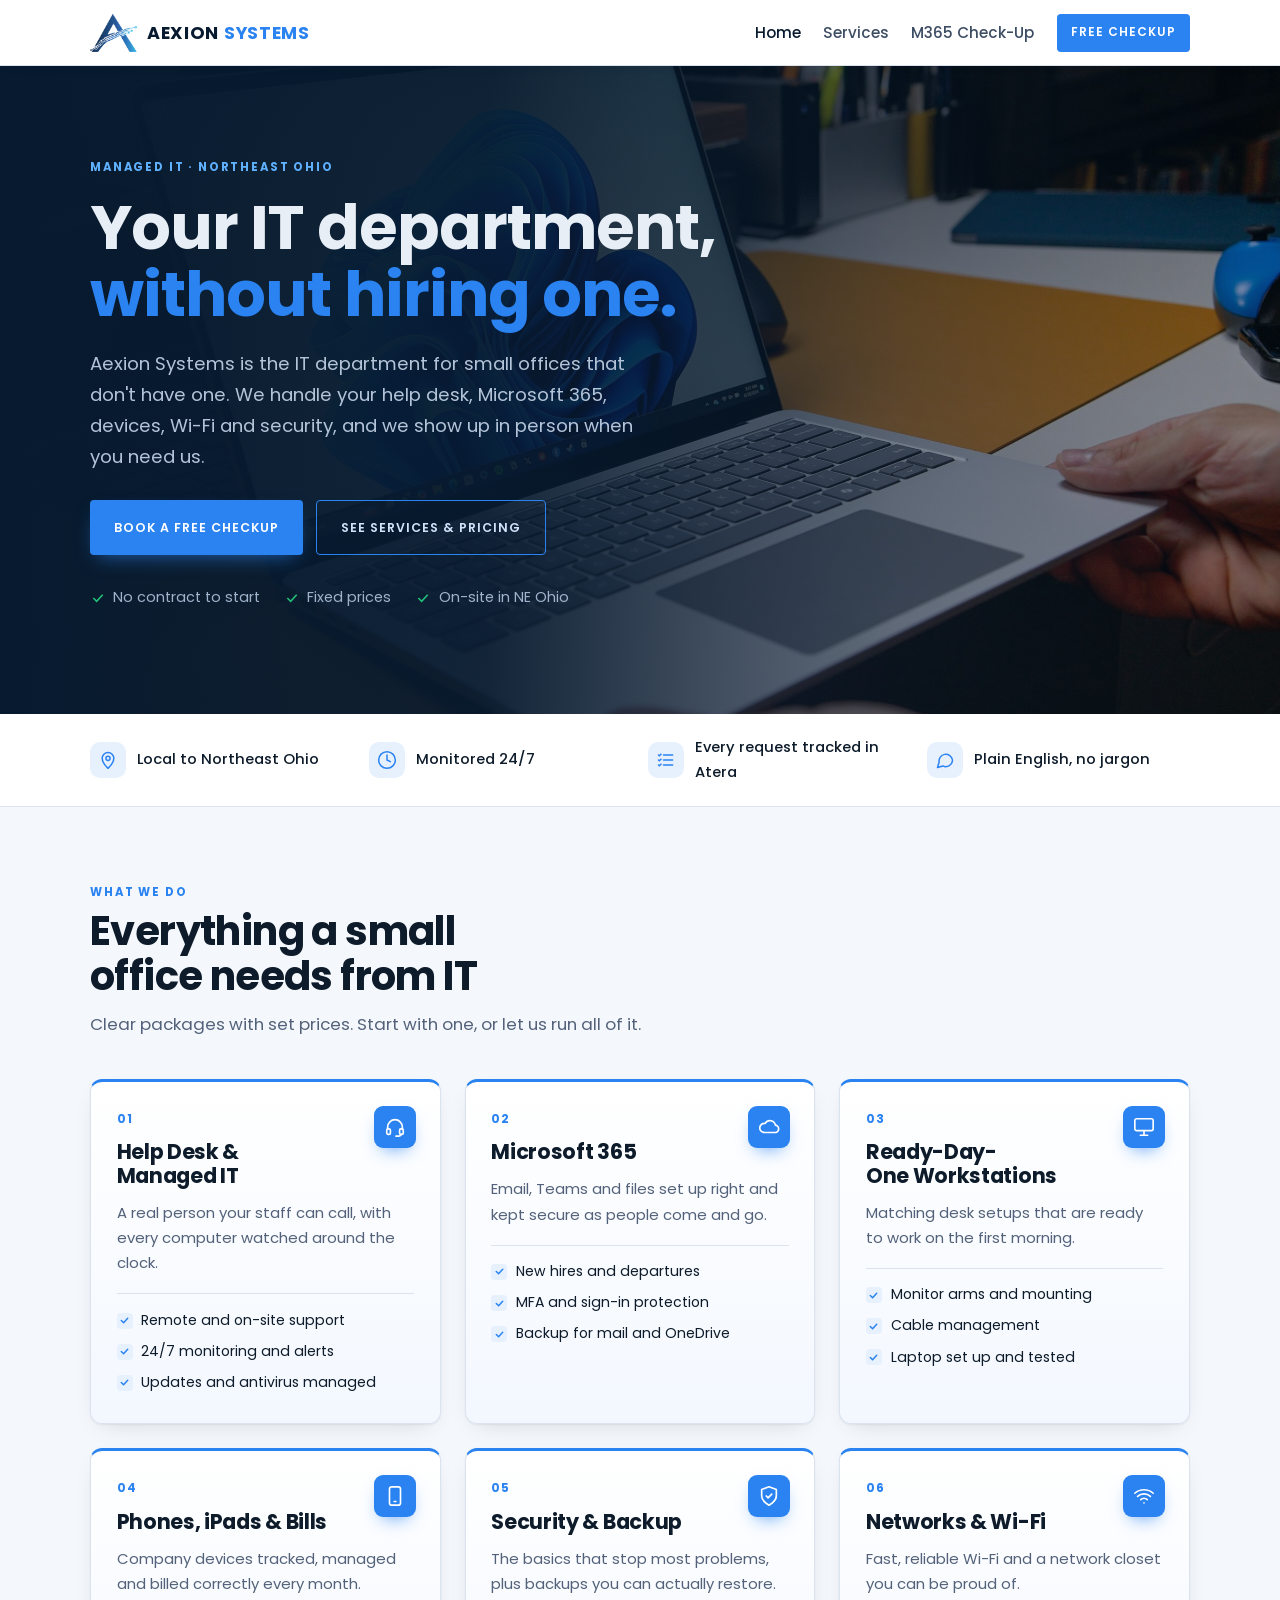
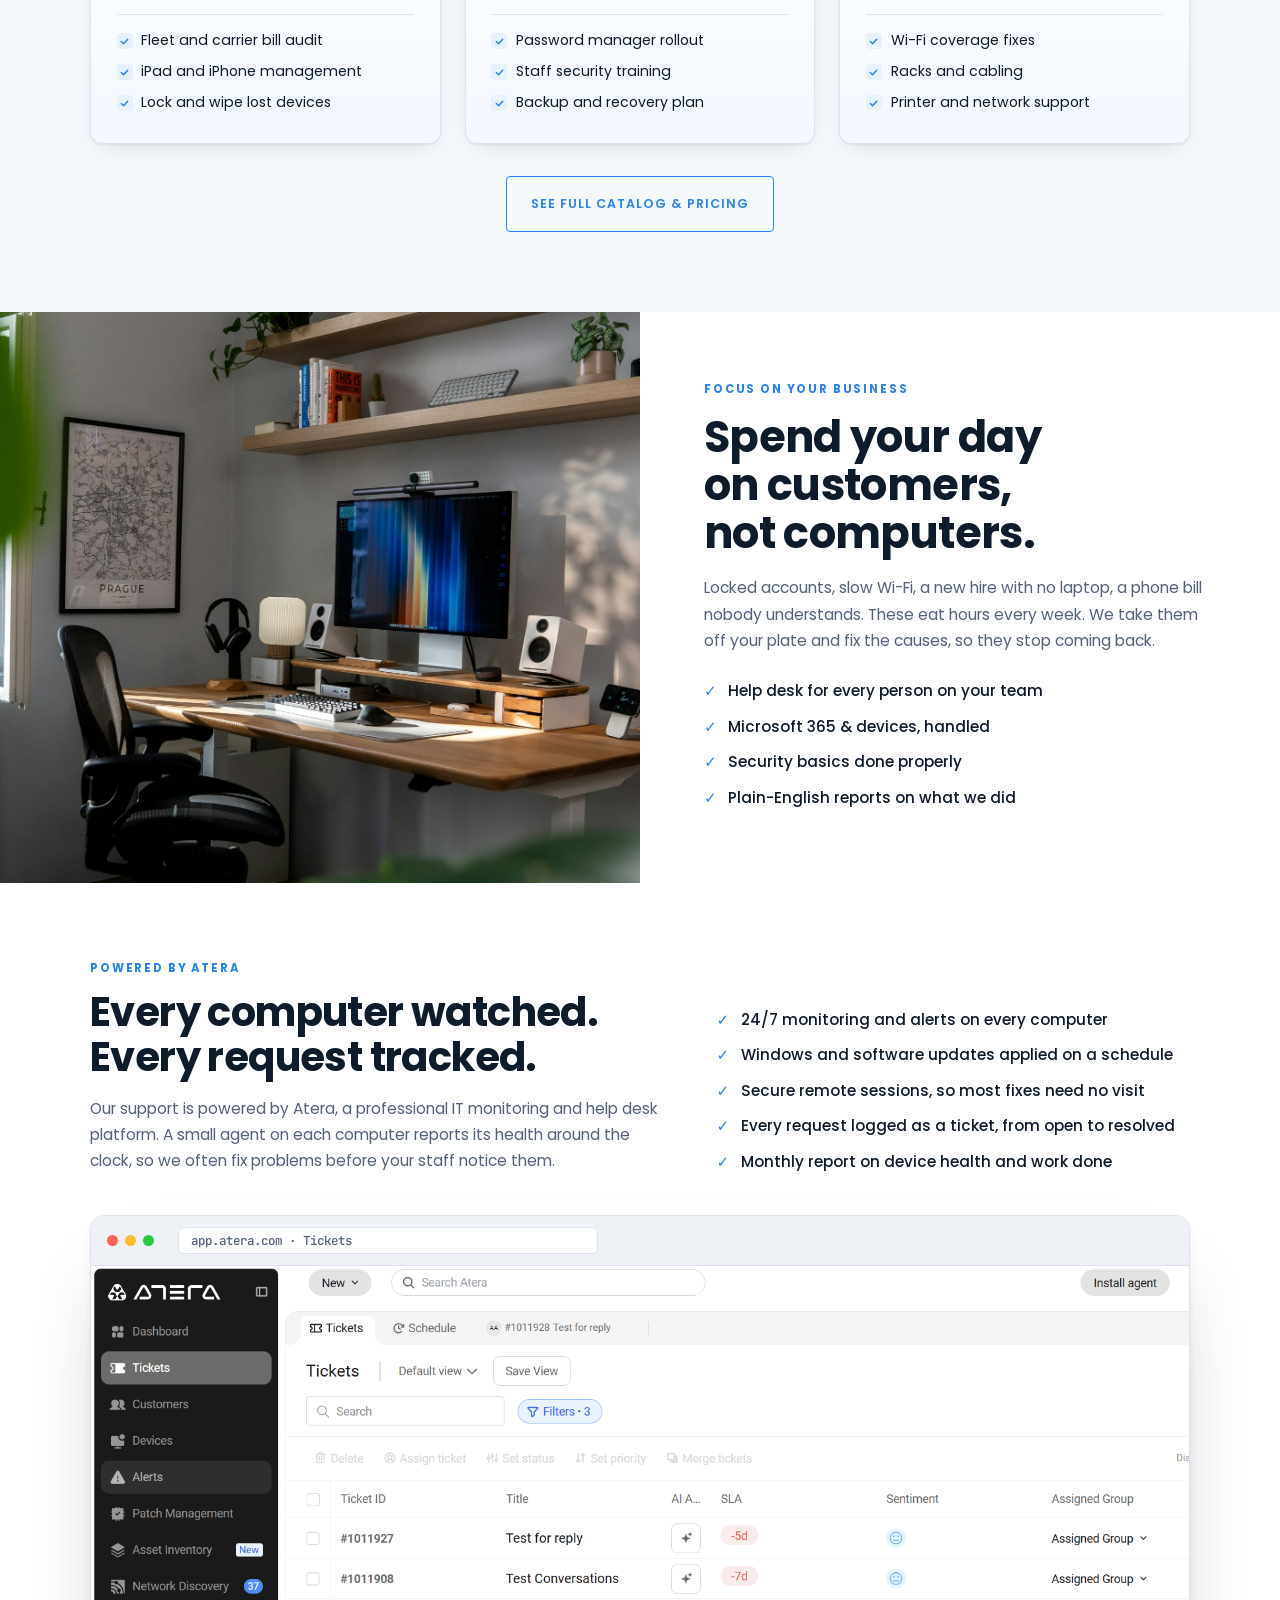
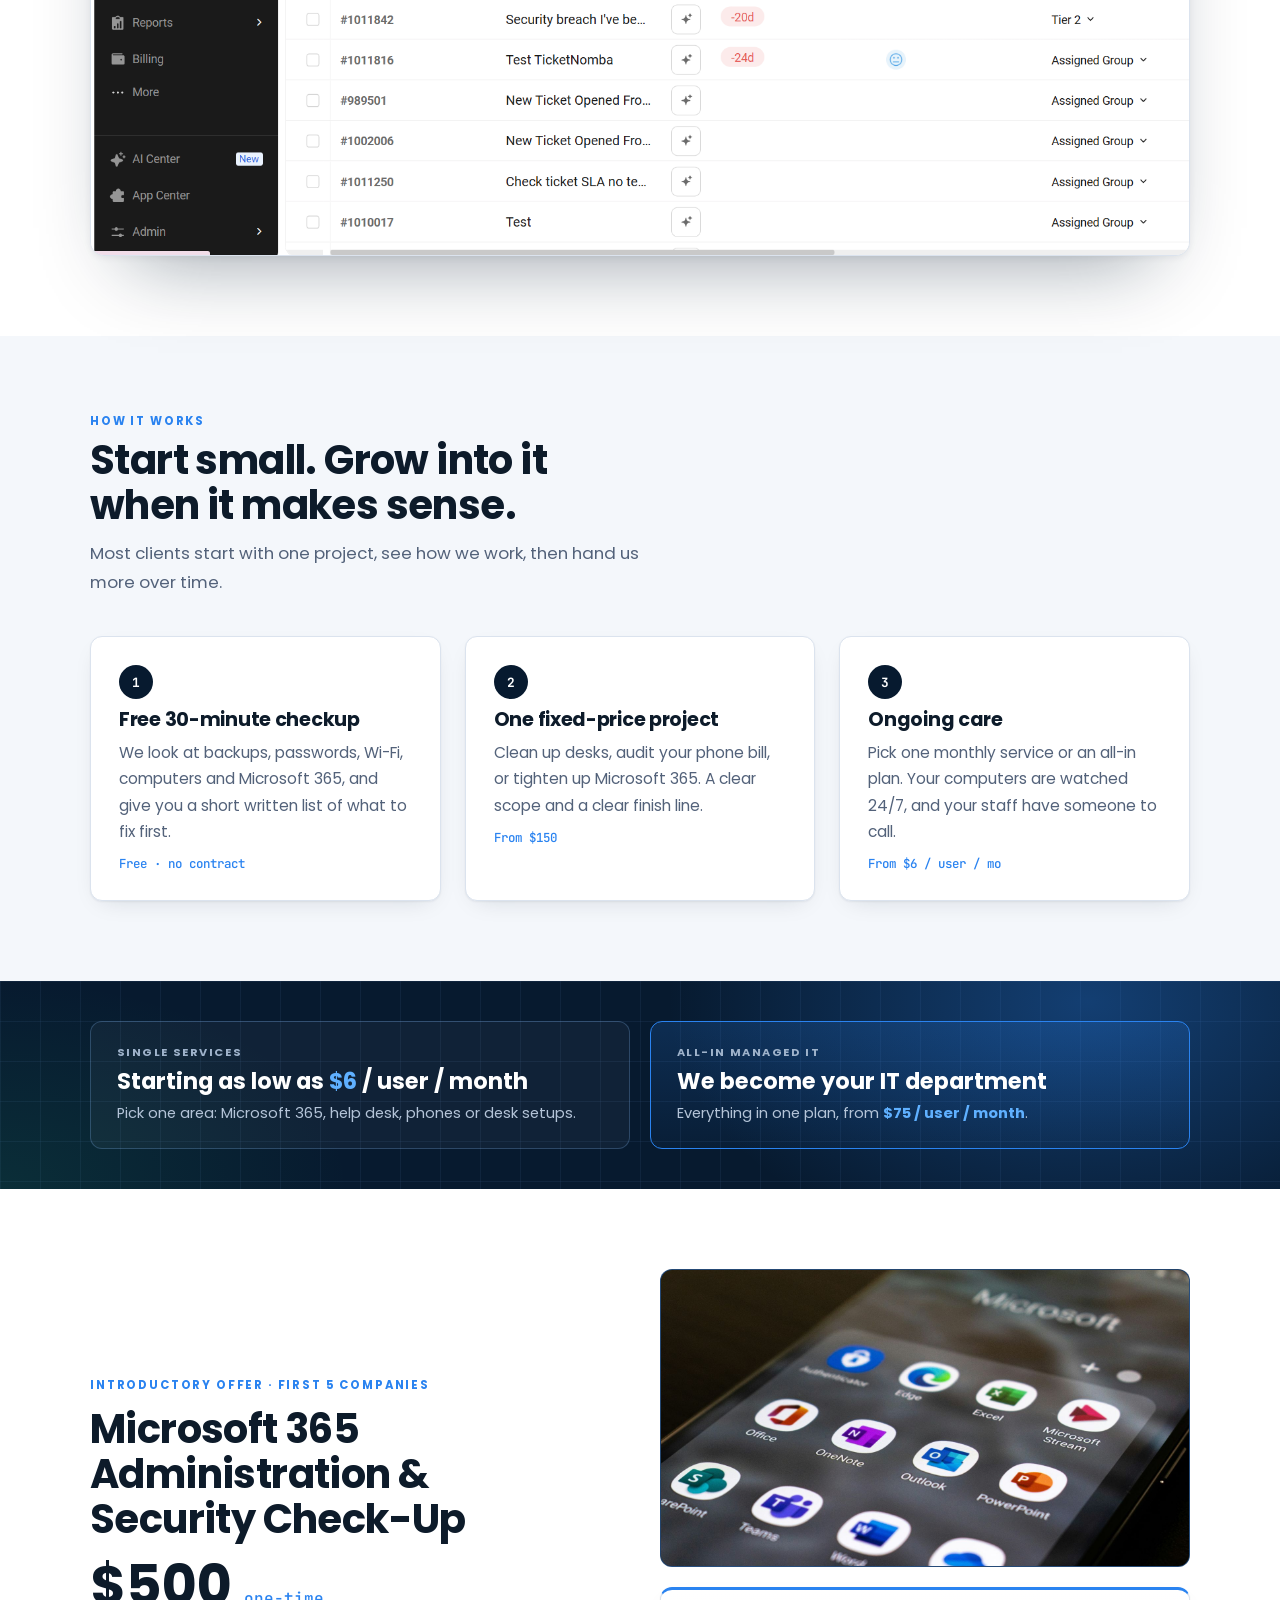
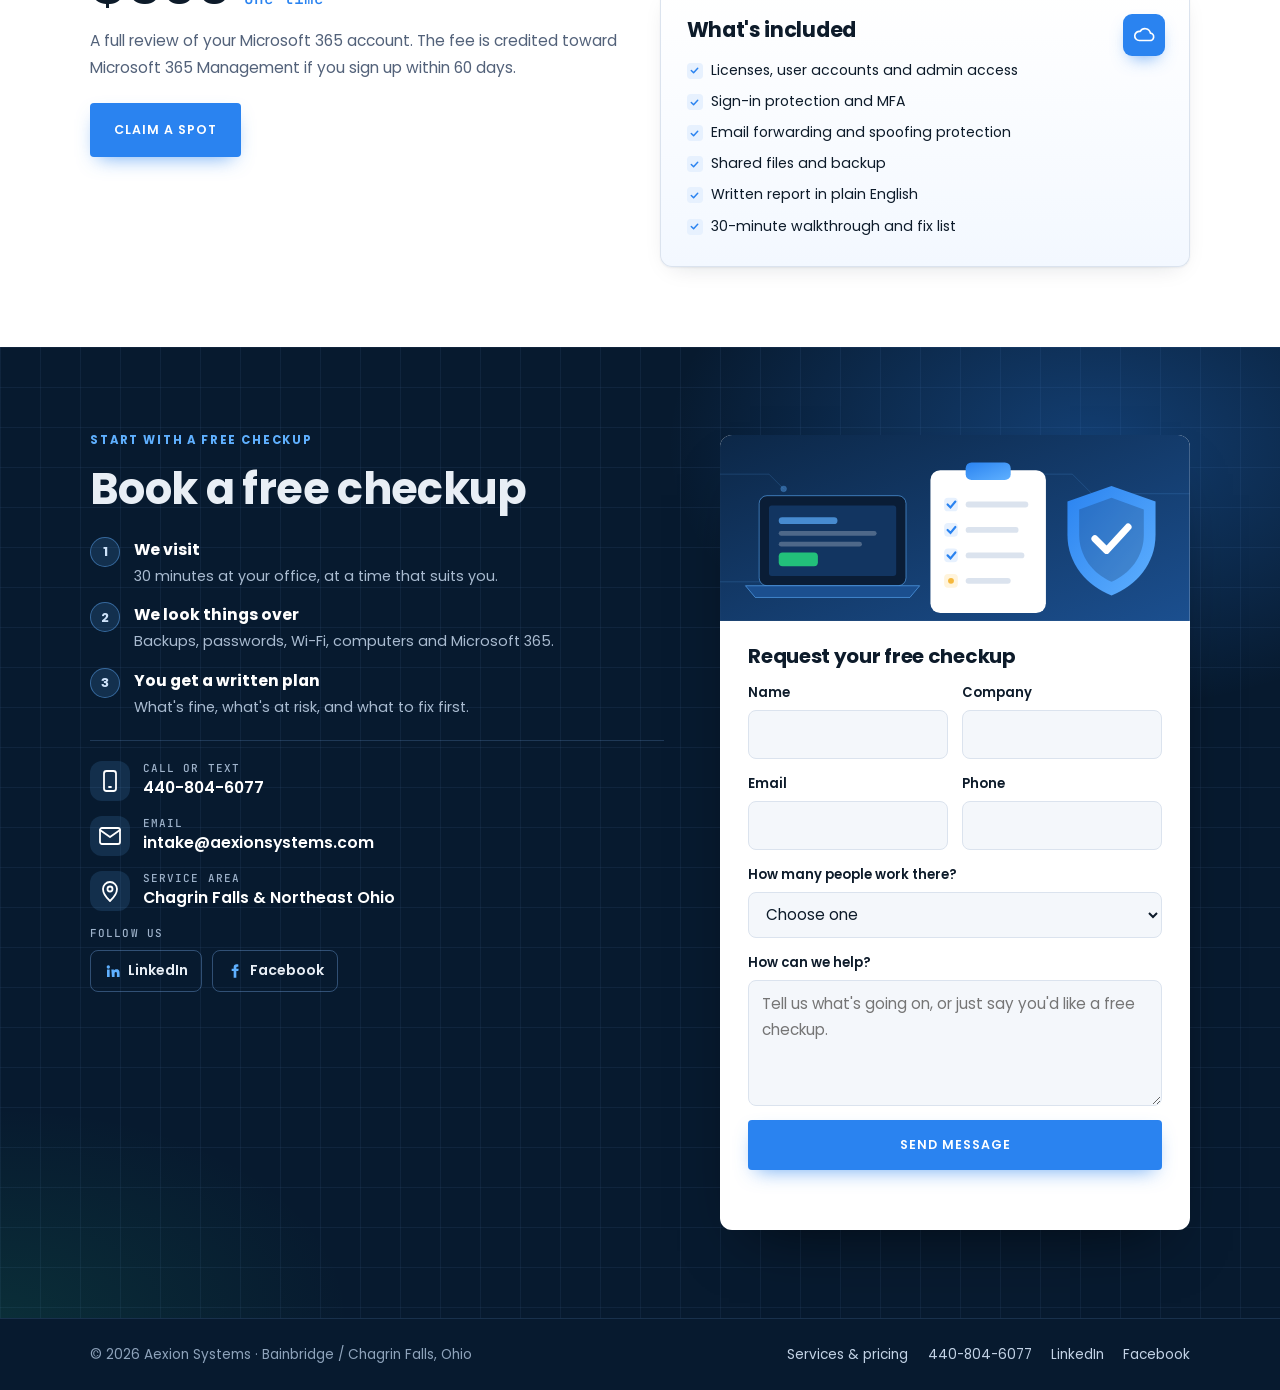
==== commit e370ba21: "Slim 'ways to work' band: two compact cards, no heading Co-Authored-By: Claude Opus 5.5 <noreply@ant" ====
--- a/index.html
+++ b/index.html
@@ -177,7 +177,15 @@
         <li><b>2</b><div><strong>We look things over</strong><span>Backups, passwords, Wi-Fi, computers and Microsoft 365.</span></div></li>
         <li><b>3</b><div><strong>You get a written plan</strong><span>What's fine, what's at risk, and what to fix first.</span></div></li>
       </ol>
-      <div class="actions"><a class="btn" href="tel:4408046077">Call or text to book</a><a class="btn ghost" href="mailto:intake@aexionsystems.com">Email us</a></div>
+      <div class="contact-lines dark">
+        <div class="line"><span class="icon"><svg viewBox="0 0 24 24" aria-hidden="true"><rect x="6" y="2" width="12" height="20" rx="2.5"/><path d="M11 18h2"/></svg></span><div><small>Call or text</small><a href="tel:4408046077">440-804-6077</a></div></div>
+        <div class="line"><span class="icon"><svg viewBox="0 0 24 24" aria-hidden="true"><rect x="2" y="4" width="20" height="16" rx="2"/><path d="m22 6-10 7L2 6"/></svg></span><div><small>Email</small><a href="mailto:intake@aexionsystems.com">intake@aexionsystems.com</a></div></div>
+        <div class="line"><span class="icon"><svg viewBox="0 0 24 24" aria-hidden="true"><path d="M12 22s7-6.5 7-12a7 7 0 0 0-14 0c0 5.5 7 12 7 12z"/><circle cx="12" cy="10" r="2.5"/></svg></span><div><small>Service area</small><span>Chagrin Falls &amp; Northeast Ohio</span></div></div>
+        <div class="socials"><small>Follow us</small>
+          <a class="social" href="https://www.linkedin.com/company/aexion-systems/" target="_blank" rel="noopener" aria-label="Aexion Systems on LinkedIn"><svg viewBox="0 0 24 24" aria-hidden="true"><path d="M4.98 3.5a2.5 2.5 0 1 1 0 5 2.5 2.5 0 0 1 0-5zM3 9.75h4V21H3zM9.5 9.75h3.8v1.6h.06c.53-1 1.83-2.05 3.77-2.05 4.03 0 4.77 2.65 4.77 6.1V21h-4v-4.9c0-1.17-.02-2.68-1.63-2.68-1.64 0-1.89 1.28-1.89 2.6V21h-4z"/></svg>LinkedIn</a>
+          <a class="social" href="https://www.facebook.com/profile.php?id=61595586290706" target="_blank" rel="noopener" aria-label="Aexion Systems on Facebook"><svg viewBox="0 0 24 24" aria-hidden="true"><path d="M14 8.5V6.8c0-.8.5-1.3 1.4-1.3H17V2.2C16.6 2.1 15.4 2 14.2 2 11.6 2 10 3.6 10 6.4v2.1H7v3.6h3V22h4v-9.9h3l.5-3.6z"/></svg>Facebook</a>
+        </div>
+      </div>
     </div>
     <div class="contact-card">
       <svg class="contact-art" viewBox="0 0 480 190" role="img" aria-label="Illustration of an IT checkup: a checklist, a laptop and a shield">
@@ -222,20 +230,43 @@
           <path d="m28 54 12 12 22-24" stroke="#ffffff" stroke-width="7" fill="none" stroke-linecap="round" stroke-linejoin="round"/>
         </g>
       </svg>
-      <div class="contact-lines">
-        <div class="line"><span class="icon"><svg viewBox="0 0 24 24" aria-hidden="true"><rect x="6" y="2" width="12" height="20" rx="2.5"/><path d="M11 18h2"/></svg></span><div><small>Call or text</small><a href="tel:4408046077">440-804-6077</a></div></div>
-        <div class="line"><span class="icon"><svg viewBox="0 0 24 24" aria-hidden="true"><rect x="2" y="4" width="20" height="16" rx="2"/><path d="m22 6-10 7L2 6"/></svg></span><div><small>Email</small><a href="mailto:intake@aexionsystems.com">intake@aexionsystems.com</a></div></div>
-        <div class="line"><span class="icon"><svg viewBox="0 0 24 24" aria-hidden="true"><path d="M12 22s7-6.5 7-12a7 7 0 0 0-14 0c0 5.5 7 12 7 12z"/><circle cx="12" cy="10" r="2.5"/></svg></span><div><small>Service area</small><span>Chagrin Falls &amp; Northeast Ohio</span></div></div>
-        <div class="socials"><small>Follow us</small>
-          <a class="social" href="https://www.linkedin.com/company/aexion-systems/" target="_blank" rel="noopener" aria-label="Aexion Systems on LinkedIn"><svg viewBox="0 0 24 24" aria-hidden="true"><path d="M4.98 3.5a2.5 2.5 0 1 1 0 5 2.5 2.5 0 0 1 0-5zM3 9.75h4V21H3zM9.5 9.75h3.8v1.6h.06c.53-1 1.83-2.05 3.77-2.05 4.03 0 4.77 2.65 4.77 6.1V21h-4v-4.9c0-1.17-.02-2.68-1.63-2.68-1.64 0-1.89 1.28-1.89 2.6V21h-4z"/></svg>LinkedIn</a>
-          <a class="social" href="https://www.facebook.com/profile.php?id=61595586290706" target="_blank" rel="noopener" aria-label="Aexion Systems on Facebook"><svg viewBox="0 0 24 24" aria-hidden="true"><path d="M14 8.5V6.8c0-.8.5-1.3 1.4-1.3H17V2.2C16.6 2.1 15.4 2 14.2 2 11.6 2 10 3.6 10 6.4v2.1H7v3.6h3V22h4v-9.9h3l.5-3.6z"/></svg>Facebook</a>
+      <!-- ================= CONTACT FORM. Sends to your email through Web3Forms (free). Put your Web3Forms access key in the "access_key" field below. ================= -->
+      <form class="cform" id="contact-form" action="https://api.web3forms.com/submit" method="POST" novalidate>
+        <input type="hidden" name="access_key" value="YOUR_WEB3FORMS_ACCESS_KEY">
+        <input type="hidden" name="subject" value="New website inquiry - Aexion Systems">
+        <input type="hidden" name="from_name" value="aexionsystems.com">
+        <input type="checkbox" name="botcheck" class="hp" tabindex="-1" autocomplete="off" aria-hidden="true">
+        <h3>Request your free checkup</h3>
+        <div class="row2">
+          <label>Name<input id="cf-name" name="name" required autocomplete="name"></label>
+          <label>Company<input id="cf-company" name="company" autocomplete="organization"></label>
         </div>
-      </div>
+        <div class="row2">
+          <label>Email<input id="cf-email" name="email" type="email" required autocomplete="email"></label>
+          <label>Phone<input id="cf-phone" name="phone" type="tel" autocomplete="tel"></label>
+        </div>
+        <label>How many people work there?
+          <select id="cf-size" name="team_size"><option value="">Choose one</option><option>1–9</option><option>10–25</option><option>26–50</option><option>51–75</option><option>75+</option></select>
+        </label>
+        <label>How can we help?<textarea id="cf-msg" name="message" rows="4" required placeholder="Tell us what's going on, or just say you'd like a free checkup."></textarea></label>
+        <button class="btn" type="submit">Send message</button>
+        <p class="cform-status" role="status" aria-live="polite"></p>
+      </form>
     </div>
   </div>
 </section>
 </main>
 <footer><div class="wrap"><span>© 2026 Aexion Systems · Bainbridge / Chagrin Falls, Ohio</span><span class="foot-links"><a href="/services/">Services &amp; pricing</a><a href="tel:4408046077">440-804-6077</a><a href="https://www.linkedin.com/company/aexion-systems/" target="_blank" rel="noopener">LinkedIn</a><a href="https://www.facebook.com/profile.php?id=61595586290706" target="_blank" rel="noopener">Facebook</a></span></div></footer>
+<script>
+(function(){var f=document.getElementById('contact-form');if(!f)return;var st=f.querySelector('.cform-status'),btn=f.querySelector('button');
+f.addEventListener('submit',function(e){e.preventDefault();
+if(!f.checkValidity()){st.textContent='Please fill in your name, email and a short message.';st.className='cform-status err';f.reportValidity();return;}
+btn.disabled=true;btn.textContent='Sending…';st.textContent='';
+fetch(f.action,{method:'POST',headers:{'Accept':'application/json'},body:new FormData(f)}).then(function(r){return r.json()}).then(function(d){
+if(d.success){f.reset();st.textContent="Thanks! Your message was sent. We'll get back to you within one business day.";st.className='cform-status ok';}
+else{throw new Error(d.message||'failed')}}).catch(function(){st.textContent='Sorry, that didn\'t go through. Please call or text 440-804-6077 or email intake@aexionsystems.com.';st.className='cform-status err';})
+.finally(function(){btn.disabled=false;btn.textContent='Send message';});});})();
+</script>
 
 </body>
 </html>
--- a/styles.css
+++ b/styles.css
@@ -327,6 +327,36 @@
 .browser-frame img{display:block;width:100%;height:auto}
 @media (max-width:900px){.tools-head{grid-template-columns:1fr;gap:1.5rem}}
 
+/* ===== v6: contact form ===== */
+.contact .wrap{align-items:start}
+.contact-lines.dark{padding:1.25rem 0 0;border-top:1px solid rgba(127,182,245,.2);grid-template-columns:1fr;gap:.9rem}
+.contact-lines.dark .line a,.contact-lines.dark .line span{color:#fff}
+.contact-lines.dark .line small{color:#9fb3cb}
+.contact-lines.dark .icon{background:rgba(95,176,255,.14);color:var(--blue-2)}
+.contact-lines.dark .socials{grid-column:1/-1;border-top:0;padding-top:0}
+.contact-lines.dark .socials small{color:#9fb3cb}
+.contact-lines.dark .social{color:#e8eef5;border-color:rgba(127,182,245,.35)}
+.contact-lines.dark .social:hover{background:rgba(95,176,255,.12)}
+.contact-lines.dark .social svg{fill:var(--blue-2)}
+
+.cform{padding:1.5rem 1.75rem 1.75rem;display:grid;gap:.9rem}
+.cform h3{font-size:1.25rem;color:var(--ink)}
+.cform .row2{display:grid;grid-template-columns:1fr 1fr;gap:.9rem}
+.cform label{display:grid;gap:.35rem;font-size:.82rem;font-weight:600;color:var(--ink)}
+.cform input,.cform select,.cform textarea{font:inherit;font-size:.95rem;font-weight:400;color:var(--ink);background:var(--bg);border:1px solid var(--line);border-radius:8px;padding:.65rem .8rem;width:100%;min-width:0}
+.cform input:focus,.cform select:focus,.cform textarea:focus{outline:none;border-color:var(--blue);box-shadow:0 0 0 3px rgba(42,131,240,.18);background:#fff}
+.cform textarea{resize:vertical}
+.cform .btn{justify-content:center;border:0;cursor:pointer;font-family:inherit}
+.cform .btn:disabled{opacity:.7;cursor:wait}
+.cform .hp{position:absolute;left:-9999px}
+.cform-status{font-size:.9rem;min-height:1.2em}
+.cform-status.ok{color:#178a57}.cform-status.err{color:#c4372d}
+@media (max-width:600px){.cform .row2,.contact-lines.dark{grid-template-columns:1fr}}
+.contact-lines .line{display:flex;gap:.8rem;align-items:center;min-width:0}
+.contact-lines .line small{display:block;font:500 11px var(--f-mono);letter-spacing:.1em;text-transform:uppercase}
+.contact-lines.dark .line a,.contact-lines.dark .line span:not(.icon){font-weight:600;text-decoration:none;font-size:.98rem;word-break:break-word}
+.contact-lines.dark .icon{width:40px;height:40px}
+
 /* ===== v7: slim "ways to work" band ===== */
 .ways-band{padding-block:2.5rem}
 .ways-slim{display:grid;grid-template-columns:1fr 1fr;gap:1.25rem}
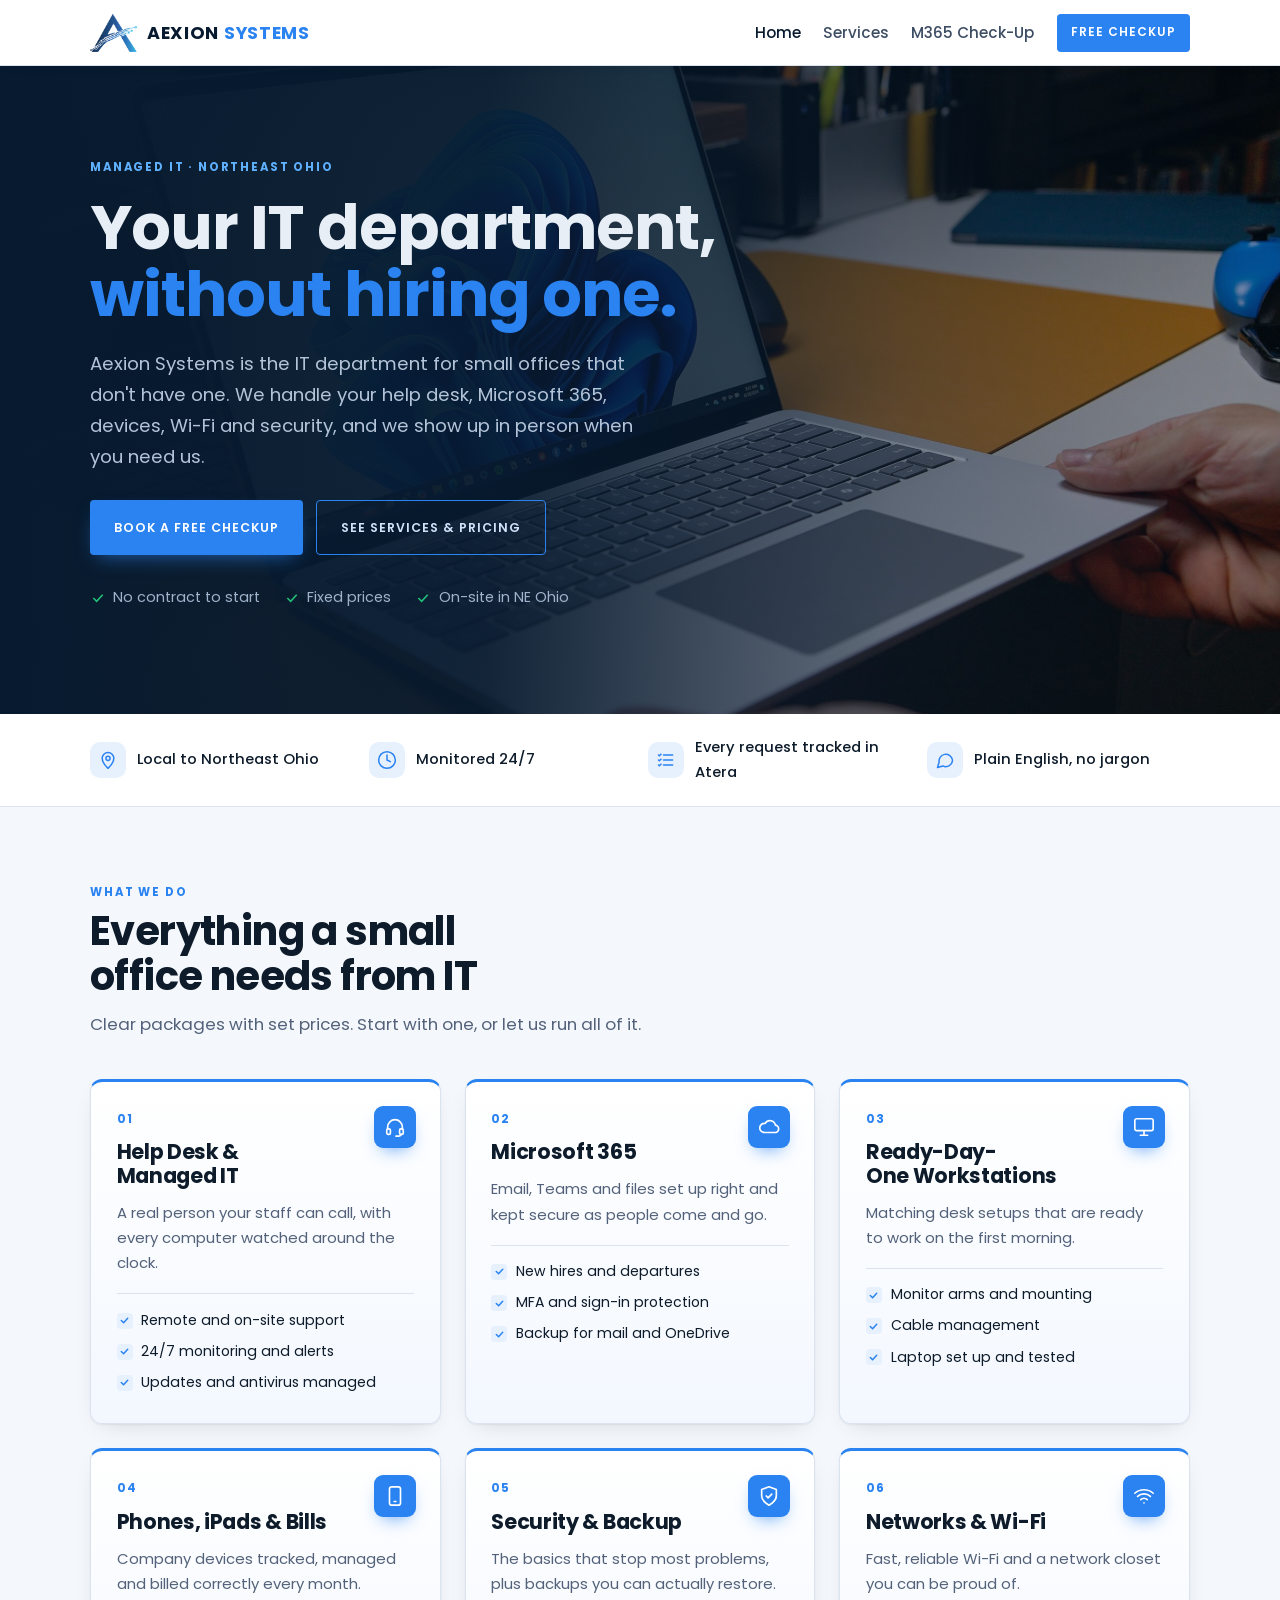
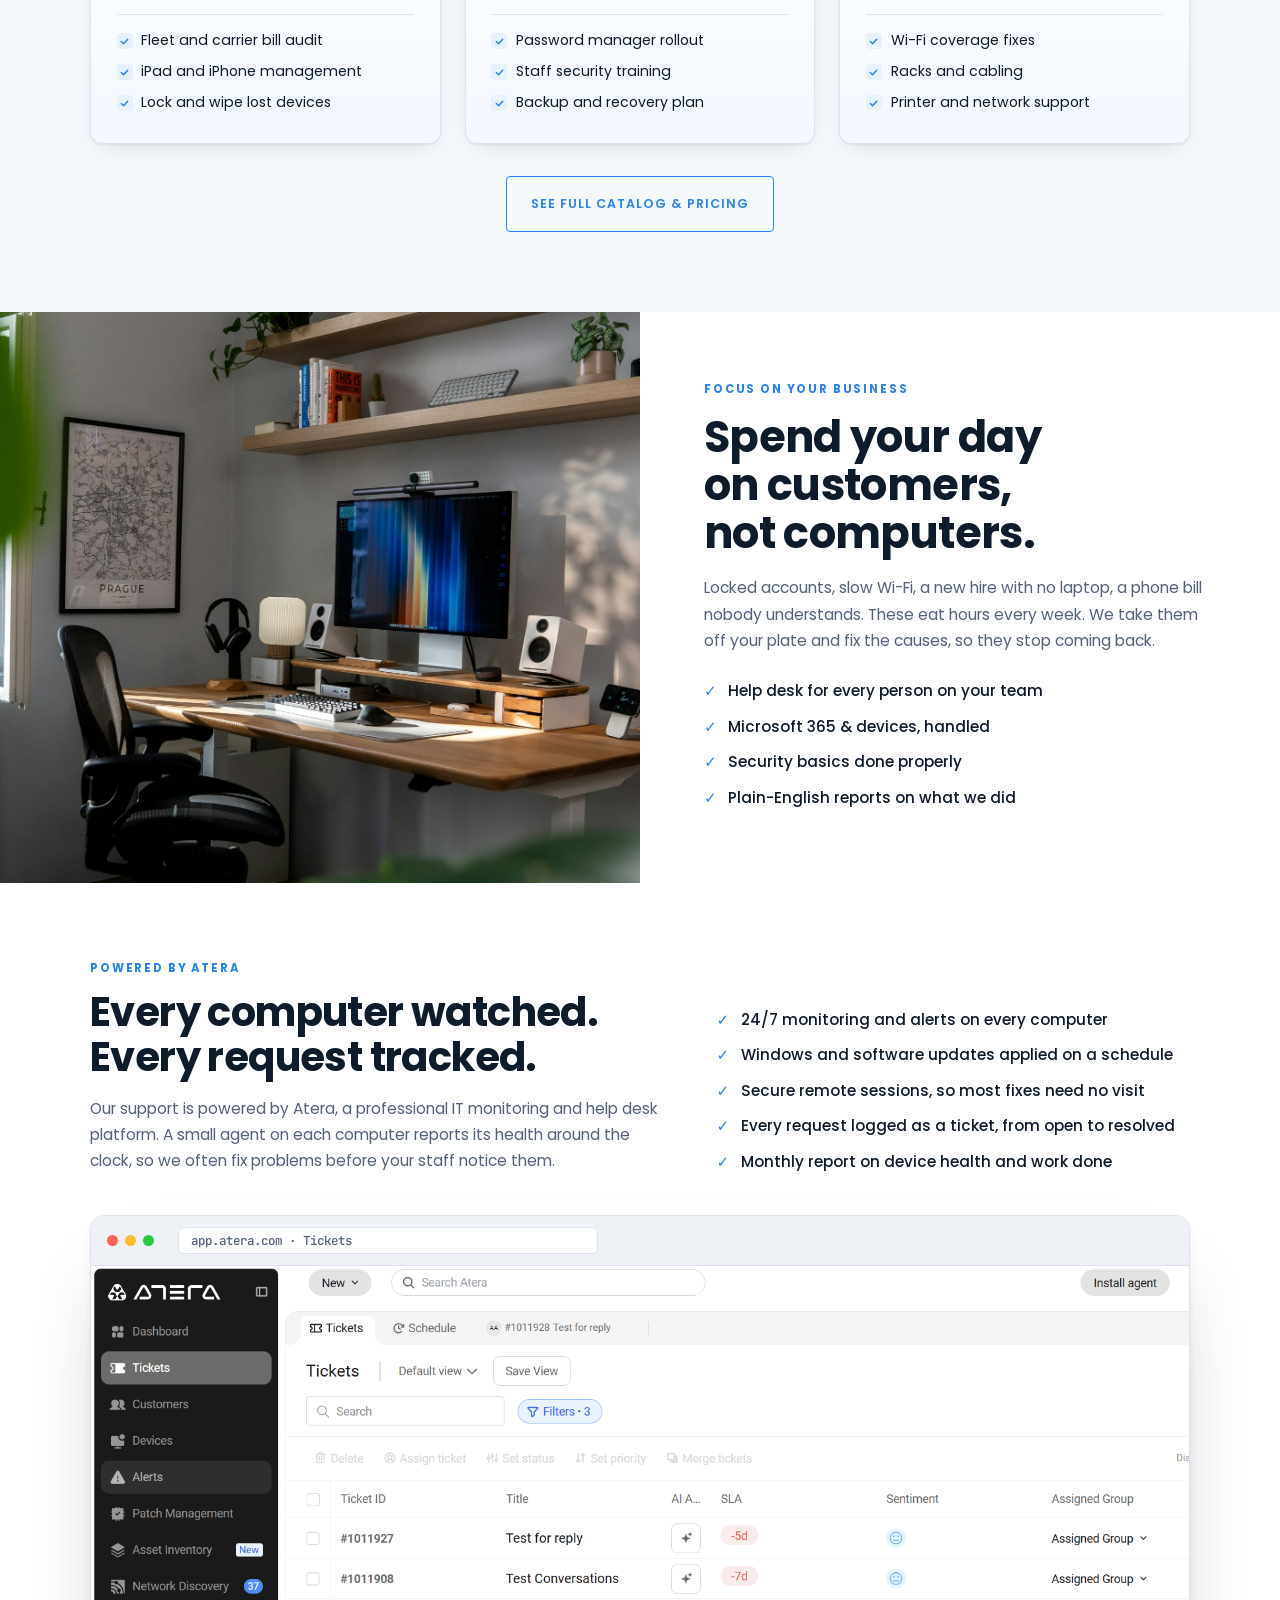
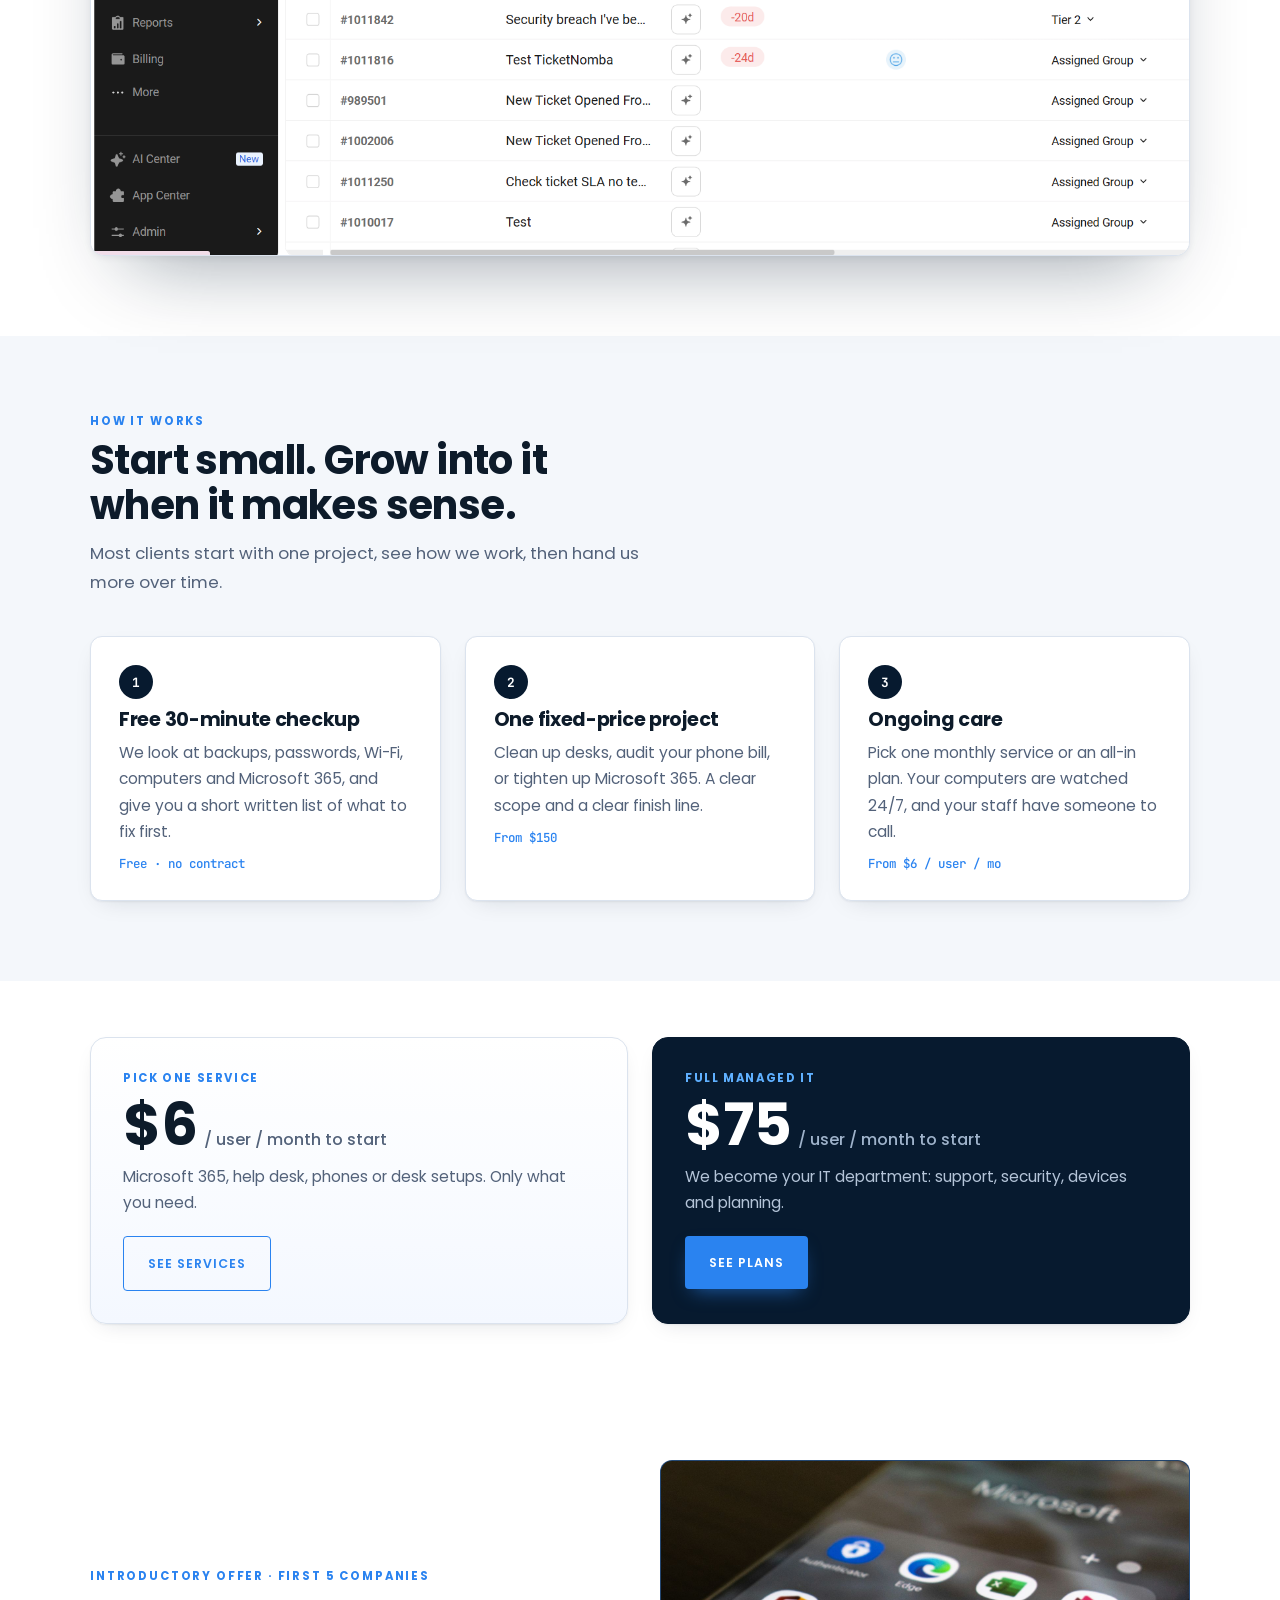
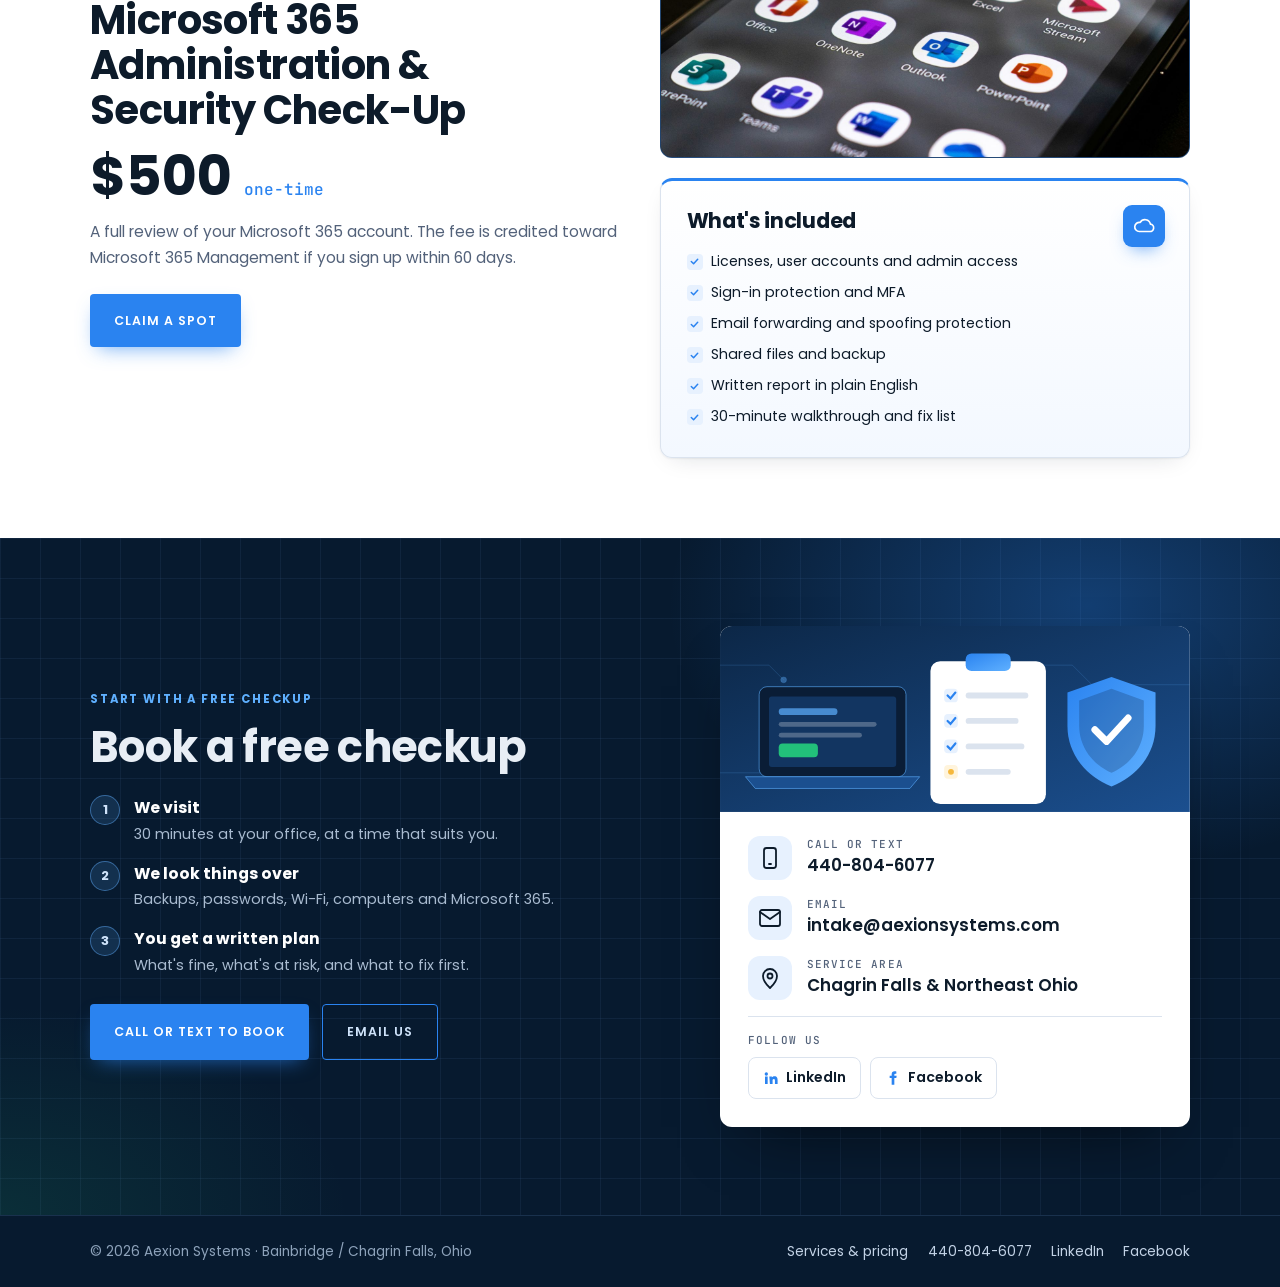
==== commit 73b8040d: "Bold price cards in place of the slim band Co-Authored-By: Claude Opus 5.5 <noreply@anthropic.com> C" ====
--- a/index.html
+++ b/index.html
@@ -11,7 +11,7 @@
 <link rel="preconnect" href="https://fonts.googleapis.com">
 <link rel="preconnect" href="https://fonts.gstatic.com" crossorigin>
 <link rel="stylesheet" href="https://fonts.googleapis.com/css2?family=Poppins:wght@400;500;600;700&family=JetBrains+Mono:wght@500&display=swap">
-<link rel="stylesheet" href="/styles.css?v=202611230147">
+<link rel="stylesheet" href="/styles.css?v=202611230159">
 </head>
 <body>
 <header class="site-nav"><div class="wrap">
@@ -107,18 +107,10 @@
   </div>
 </section>
 
-<section class="ways-band on-dark">
-  <div class="wrap ways-slim">
-    <a class="way-slim" href="/services/#monthly">
-      <span class="k">Single services</span>
-      <strong>Starting as low as <em>$6</em> / user / month</strong>
-      <span class="sub">Pick one area: Microsoft 365, help desk, phones or desk setups.</span>
-    </a>
-    <a class="way-slim hot" href="/services/#bundles">
-      <span class="k">All-in managed IT</span>
-      <strong>We become your IT department</strong>
-      <span class="sub">Everything in one plan, from <b>$75 / user / month</b>.</span>
-    </a>
+<section class="price-band">
+  <div class="wrap pcards">
+    <div class="pc"><span class="k">Pick one service</span><div class="big">$6<small>/ user / month to start</small></div><p>Microsoft 365, help desk, phones or desk setups. Only what you need.</p><a class="btn outline" href="/services/#monthly">See services</a></div>
+    <div class="pc hot"><span class="k">Full managed IT</span><div class="big">$75<small>/ user / month to start</small></div><p>We become your IT department: support, security, devices and planning.</p><a class="btn" href="/services/#bundles">See plans</a></div>
   </div>
 </section>
 
@@ -177,15 +169,7 @@
         <li><b>2</b><div><strong>We look things over</strong><span>Backups, passwords, Wi-Fi, computers and Microsoft 365.</span></div></li>
         <li><b>3</b><div><strong>You get a written plan</strong><span>What's fine, what's at risk, and what to fix first.</span></div></li>
       </ol>
-      <div class="contact-lines dark">
-        <div class="line"><span class="icon"><svg viewBox="0 0 24 24" aria-hidden="true"><rect x="6" y="2" width="12" height="20" rx="2.5"/><path d="M11 18h2"/></svg></span><div><small>Call or text</small><a href="tel:4408046077">440-804-6077</a></div></div>
-        <div class="line"><span class="icon"><svg viewBox="0 0 24 24" aria-hidden="true"><rect x="2" y="4" width="20" height="16" rx="2"/><path d="m22 6-10 7L2 6"/></svg></span><div><small>Email</small><a href="mailto:intake@aexionsystems.com">intake@aexionsystems.com</a></div></div>
-        <div class="line"><span class="icon"><svg viewBox="0 0 24 24" aria-hidden="true"><path d="M12 22s7-6.5 7-12a7 7 0 0 0-14 0c0 5.5 7 12 7 12z"/><circle cx="12" cy="10" r="2.5"/></svg></span><div><small>Service area</small><span>Chagrin Falls &amp; Northeast Ohio</span></div></div>
-        <div class="socials"><small>Follow us</small>
-          <a class="social" href="https://www.linkedin.com/company/aexion-systems/" target="_blank" rel="noopener" aria-label="Aexion Systems on LinkedIn"><svg viewBox="0 0 24 24" aria-hidden="true"><path d="M4.98 3.5a2.5 2.5 0 1 1 0 5 2.5 2.5 0 0 1 0-5zM3 9.75h4V21H3zM9.5 9.75h3.8v1.6h.06c.53-1 1.83-2.05 3.77-2.05 4.03 0 4.77 2.65 4.77 6.1V21h-4v-4.9c0-1.17-.02-2.68-1.63-2.68-1.64 0-1.89 1.28-1.89 2.6V21h-4z"/></svg>LinkedIn</a>
-          <a class="social" href="https://www.facebook.com/profile.php?id=61595586290706" target="_blank" rel="noopener" aria-label="Aexion Systems on Facebook"><svg viewBox="0 0 24 24" aria-hidden="true"><path d="M14 8.5V6.8c0-.8.5-1.3 1.4-1.3H17V2.2C16.6 2.1 15.4 2 14.2 2 11.6 2 10 3.6 10 6.4v2.1H7v3.6h3V22h4v-9.9h3l.5-3.6z"/></svg>Facebook</a>
-        </div>
-      </div>
+      <div class="actions"><a class="btn" href="tel:4408046077">Call or text to book</a><a class="btn ghost" href="mailto:intake@aexionsystems.com">Email us</a></div>
     </div>
     <div class="contact-card">
       <svg class="contact-art" viewBox="0 0 480 190" role="img" aria-label="Illustration of an IT checkup: a checklist, a laptop and a shield">
@@ -230,43 +214,20 @@
           <path d="m28 54 12 12 22-24" stroke="#ffffff" stroke-width="7" fill="none" stroke-linecap="round" stroke-linejoin="round"/>
         </g>
       </svg>
-      <!-- ================= CONTACT FORM. Sends to your email through Web3Forms (free). Put your Web3Forms access key in the "access_key" field below. ================= -->
-      <form class="cform" id="contact-form" action="https://api.web3forms.com/submit" method="POST" novalidate>
-        <input type="hidden" name="access_key" value="YOUR_WEB3FORMS_ACCESS_KEY">
-        <input type="hidden" name="subject" value="New website inquiry - Aexion Systems">
-        <input type="hidden" name="from_name" value="aexionsystems.com">
-        <input type="checkbox" name="botcheck" class="hp" tabindex="-1" autocomplete="off" aria-hidden="true">
-        <h3>Request your free checkup</h3>
-        <div class="row2">
-          <label>Name<input id="cf-name" name="name" required autocomplete="name"></label>
-          <label>Company<input id="cf-company" name="company" autocomplete="organization"></label>
+      <div class="contact-lines">
+        <div class="line"><span class="icon"><svg viewBox="0 0 24 24" aria-hidden="true"><rect x="6" y="2" width="12" height="20" rx="2.5"/><path d="M11 18h2"/></svg></span><div><small>Call or text</small><a href="tel:4408046077">440-804-6077</a></div></div>
+        <div class="line"><span class="icon"><svg viewBox="0 0 24 24" aria-hidden="true"><rect x="2" y="4" width="20" height="16" rx="2"/><path d="m22 6-10 7L2 6"/></svg></span><div><small>Email</small><a href="mailto:intake@aexionsystems.com">intake@aexionsystems.com</a></div></div>
+        <div class="line"><span class="icon"><svg viewBox="0 0 24 24" aria-hidden="true"><path d="M12 22s7-6.5 7-12a7 7 0 0 0-14 0c0 5.5 7 12 7 12z"/><circle cx="12" cy="10" r="2.5"/></svg></span><div><small>Service area</small><span>Chagrin Falls &amp; Northeast Ohio</span></div></div>
+        <div class="socials"><small>Follow us</small>
+          <a class="social" href="https://www.linkedin.com/company/aexion-systems/" target="_blank" rel="noopener" aria-label="Aexion Systems on LinkedIn"><svg viewBox="0 0 24 24" aria-hidden="true"><path d="M4.98 3.5a2.5 2.5 0 1 1 0 5 2.5 2.5 0 0 1 0-5zM3 9.75h4V21H3zM9.5 9.75h3.8v1.6h.06c.53-1 1.83-2.05 3.77-2.05 4.03 0 4.77 2.65 4.77 6.1V21h-4v-4.9c0-1.17-.02-2.68-1.63-2.68-1.64 0-1.89 1.28-1.89 2.6V21h-4z"/></svg>LinkedIn</a>
+          <a class="social" href="https://www.facebook.com/profile.php?id=61595586290706" target="_blank" rel="noopener" aria-label="Aexion Systems on Facebook"><svg viewBox="0 0 24 24" aria-hidden="true"><path d="M14 8.5V6.8c0-.8.5-1.3 1.4-1.3H17V2.2C16.6 2.1 15.4 2 14.2 2 11.6 2 10 3.6 10 6.4v2.1H7v3.6h3V22h4v-9.9h3l.5-3.6z"/></svg>Facebook</a>
         </div>
-        <div class="row2">
-          <label>Email<input id="cf-email" name="email" type="email" required autocomplete="email"></label>
-          <label>Phone<input id="cf-phone" name="phone" type="tel" autocomplete="tel"></label>
-        </div>
-        <label>How many people work there?
-          <select id="cf-size" name="team_size"><option value="">Choose one</option><option>1–9</option><option>10–25</option><option>26–50</option><option>51–75</option><option>75+</option></select>
-        </label>
-        <label>How can we help?<textarea id="cf-msg" name="message" rows="4" required placeholder="Tell us what's going on, or just say you'd like a free checkup."></textarea></label>
-        <button class="btn" type="submit">Send message</button>
-        <p class="cform-status" role="status" aria-live="polite"></p>
-      </form>
+      </div>
     </div>
   </div>
 </section>
 </main>
 <footer><div class="wrap"><span>© 2026 Aexion Systems · Bainbridge / Chagrin Falls, Ohio</span><span class="foot-links"><a href="/services/">Services &amp; pricing</a><a href="tel:4408046077">440-804-6077</a><a href="https://www.linkedin.com/company/aexion-systems/" target="_blank" rel="noopener">LinkedIn</a><a href="https://www.facebook.com/profile.php?id=61595586290706" target="_blank" rel="noopener">Facebook</a></span></div></footer>
-<script>
-(function(){var f=document.getElementById('contact-form');if(!f)return;var st=f.querySelector('.cform-status'),btn=f.querySelector('button');
-f.addEventListener('submit',function(e){e.preventDefault();
-if(!f.checkValidity()){st.textContent='Please fill in your name, email and a short message.';st.className='cform-status err';f.reportValidity();return;}
-btn.disabled=true;btn.textContent='Sending…';st.textContent='';
-fetch(f.action,{method:'POST',headers:{'Accept':'application/json'},body:new FormData(f)}).then(function(r){return r.json()}).then(function(d){
-if(d.success){f.reset();st.textContent="Thanks! Your message was sent. We'll get back to you within one business day.";st.className='cform-status ok';}
-else{throw new Error(d.message||'failed')}}).catch(function(){st.textContent='Sorry, that didn\'t go through. Please call or text 440-804-6077 or email intake@aexionsystems.com.';st.className='cform-status err';})
-.finally(function(){btn.disabled=false;btn.textContent='Send message';});});})();
-</script>
 
 </body>
 </html>
--- a/styles.css
+++ b/styles.css
@@ -327,36 +327,6 @@
 .browser-frame img{display:block;width:100%;height:auto}
 @media (max-width:900px){.tools-head{grid-template-columns:1fr;gap:1.5rem}}
 
-/* ===== v6: contact form ===== */
-.contact .wrap{align-items:start}
-.contact-lines.dark{padding:1.25rem 0 0;border-top:1px solid rgba(127,182,245,.2);grid-template-columns:1fr;gap:.9rem}
-.contact-lines.dark .line a,.contact-lines.dark .line span{color:#fff}
-.contact-lines.dark .line small{color:#9fb3cb}
-.contact-lines.dark .icon{background:rgba(95,176,255,.14);color:var(--blue-2)}
-.contact-lines.dark .socials{grid-column:1/-1;border-top:0;padding-top:0}
-.contact-lines.dark .socials small{color:#9fb3cb}
-.contact-lines.dark .social{color:#e8eef5;border-color:rgba(127,182,245,.35)}
-.contact-lines.dark .social:hover{background:rgba(95,176,255,.12)}
-.contact-lines.dark .social svg{fill:var(--blue-2)}
-
-.cform{padding:1.5rem 1.75rem 1.75rem;display:grid;gap:.9rem}
-.cform h3{font-size:1.25rem;color:var(--ink)}
-.cform .row2{display:grid;grid-template-columns:1fr 1fr;gap:.9rem}
-.cform label{display:grid;gap:.35rem;font-size:.82rem;font-weight:600;color:var(--ink)}
-.cform input,.cform select,.cform textarea{font:inherit;font-size:.95rem;font-weight:400;color:var(--ink);background:var(--bg);border:1px solid var(--line);border-radius:8px;padding:.65rem .8rem;width:100%;min-width:0}
-.cform input:focus,.cform select:focus,.cform textarea:focus{outline:none;border-color:var(--blue);box-shadow:0 0 0 3px rgba(42,131,240,.18);background:#fff}
-.cform textarea{resize:vertical}
-.cform .btn{justify-content:center;border:0;cursor:pointer;font-family:inherit}
-.cform .btn:disabled{opacity:.7;cursor:wait}
-.cform .hp{position:absolute;left:-9999px}
-.cform-status{font-size:.9rem;min-height:1.2em}
-.cform-status.ok{color:#178a57}.cform-status.err{color:#c4372d}
-@media (max-width:600px){.cform .row2,.contact-lines.dark{grid-template-columns:1fr}}
-.contact-lines .line{display:flex;gap:.8rem;align-items:center;min-width:0}
-.contact-lines .line small{display:block;font:500 11px var(--f-mono);letter-spacing:.1em;text-transform:uppercase}
-.contact-lines.dark .line a,.contact-lines.dark .line span:not(.icon){font-weight:600;text-decoration:none;font-size:.98rem;word-break:break-word}
-.contact-lines.dark .icon{width:40px;height:40px}
-
 /* ===== v7: slim "ways to work" band ===== */
 .ways-band{padding-block:2.5rem}
 .ways-slim{display:grid;grid-template-columns:1fr 1fr;gap:1.25rem}
@@ -369,3 +339,19 @@
 .way-slim .sub{color:#b4c4d8;font-size:.92rem}
 .way-slim .sub b{color:var(--blue-2)}
 @media (max-width:700px){.ways-slim{grid-template-columns:1fr}}
+
+/* ===== v8: bold price cards ===== */
+.price-band{padding-block:3.5rem;background:var(--surface)}
+.pcards{display:grid;grid-template-columns:1fr 1fr;gap:1.5rem}
+.pc{border:1px solid var(--line);border-radius:16px;padding:2rem;display:grid;gap:.6rem;align-content:start;background:linear-gradient(180deg,#fff,#f4f8ff);box-shadow:var(--shadow)}
+.pc.hot{background:var(--navy);border-color:var(--navy);color:#e8eef5}
+.pc .k{font:700 .72rem var(--f-body);letter-spacing:.14em;text-transform:uppercase;color:var(--blue)}
+.pc.hot .k{color:var(--blue-2)}
+.pc .big{font:700 clamp(2.8rem,6vw,3.6rem)/1 var(--f-display);color:var(--ink);display:flex;flex-wrap:wrap;align-items:baseline;gap:.2rem .4rem}
+.pc.hot .big{color:#fff}
+.pc .big small{font:500 1rem var(--f-body);color:var(--muted)}
+.pc.hot .big small{color:#9fb3cb}
+.pc p{color:var(--muted)}
+.pc.hot p{color:#b4c4d8}
+.pc .btn{justify-self:start;margin-top:.6rem}
+@media (max-width:700px){.pcards{grid-template-columns:1fr}}
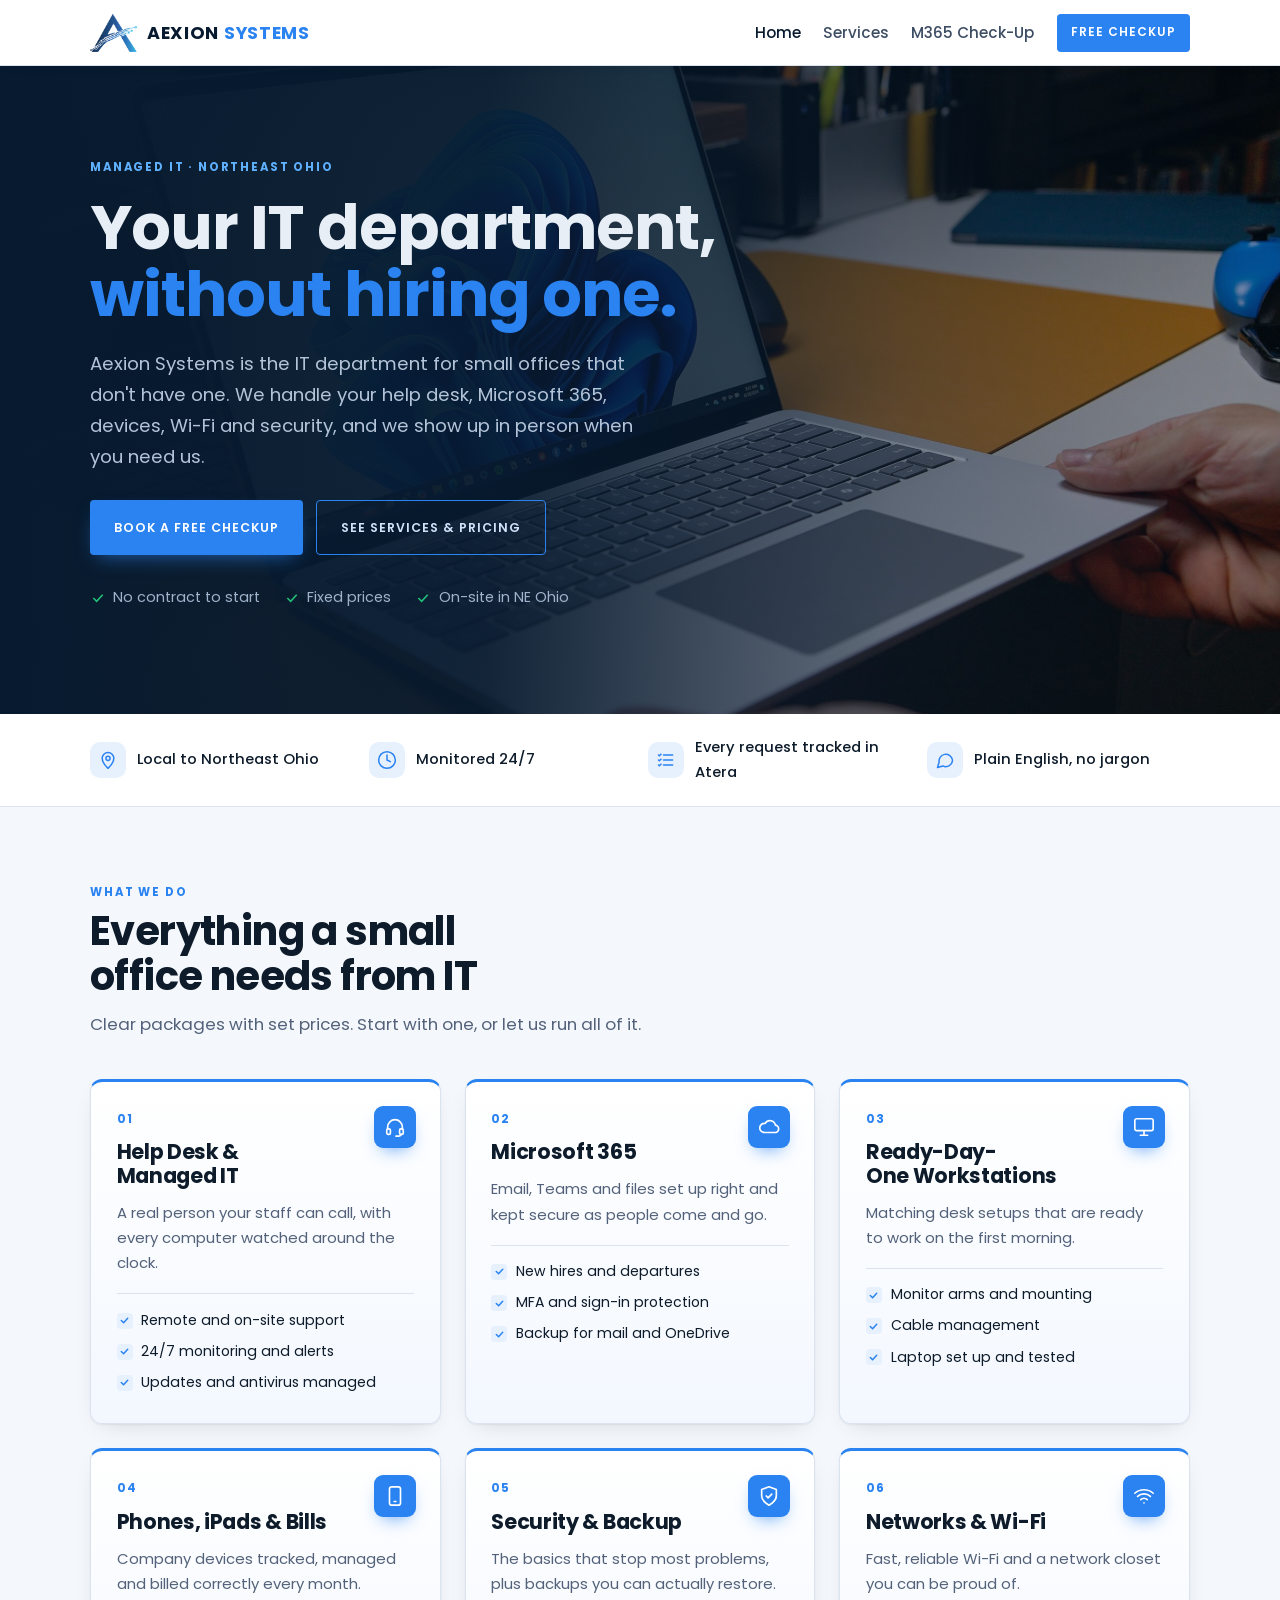
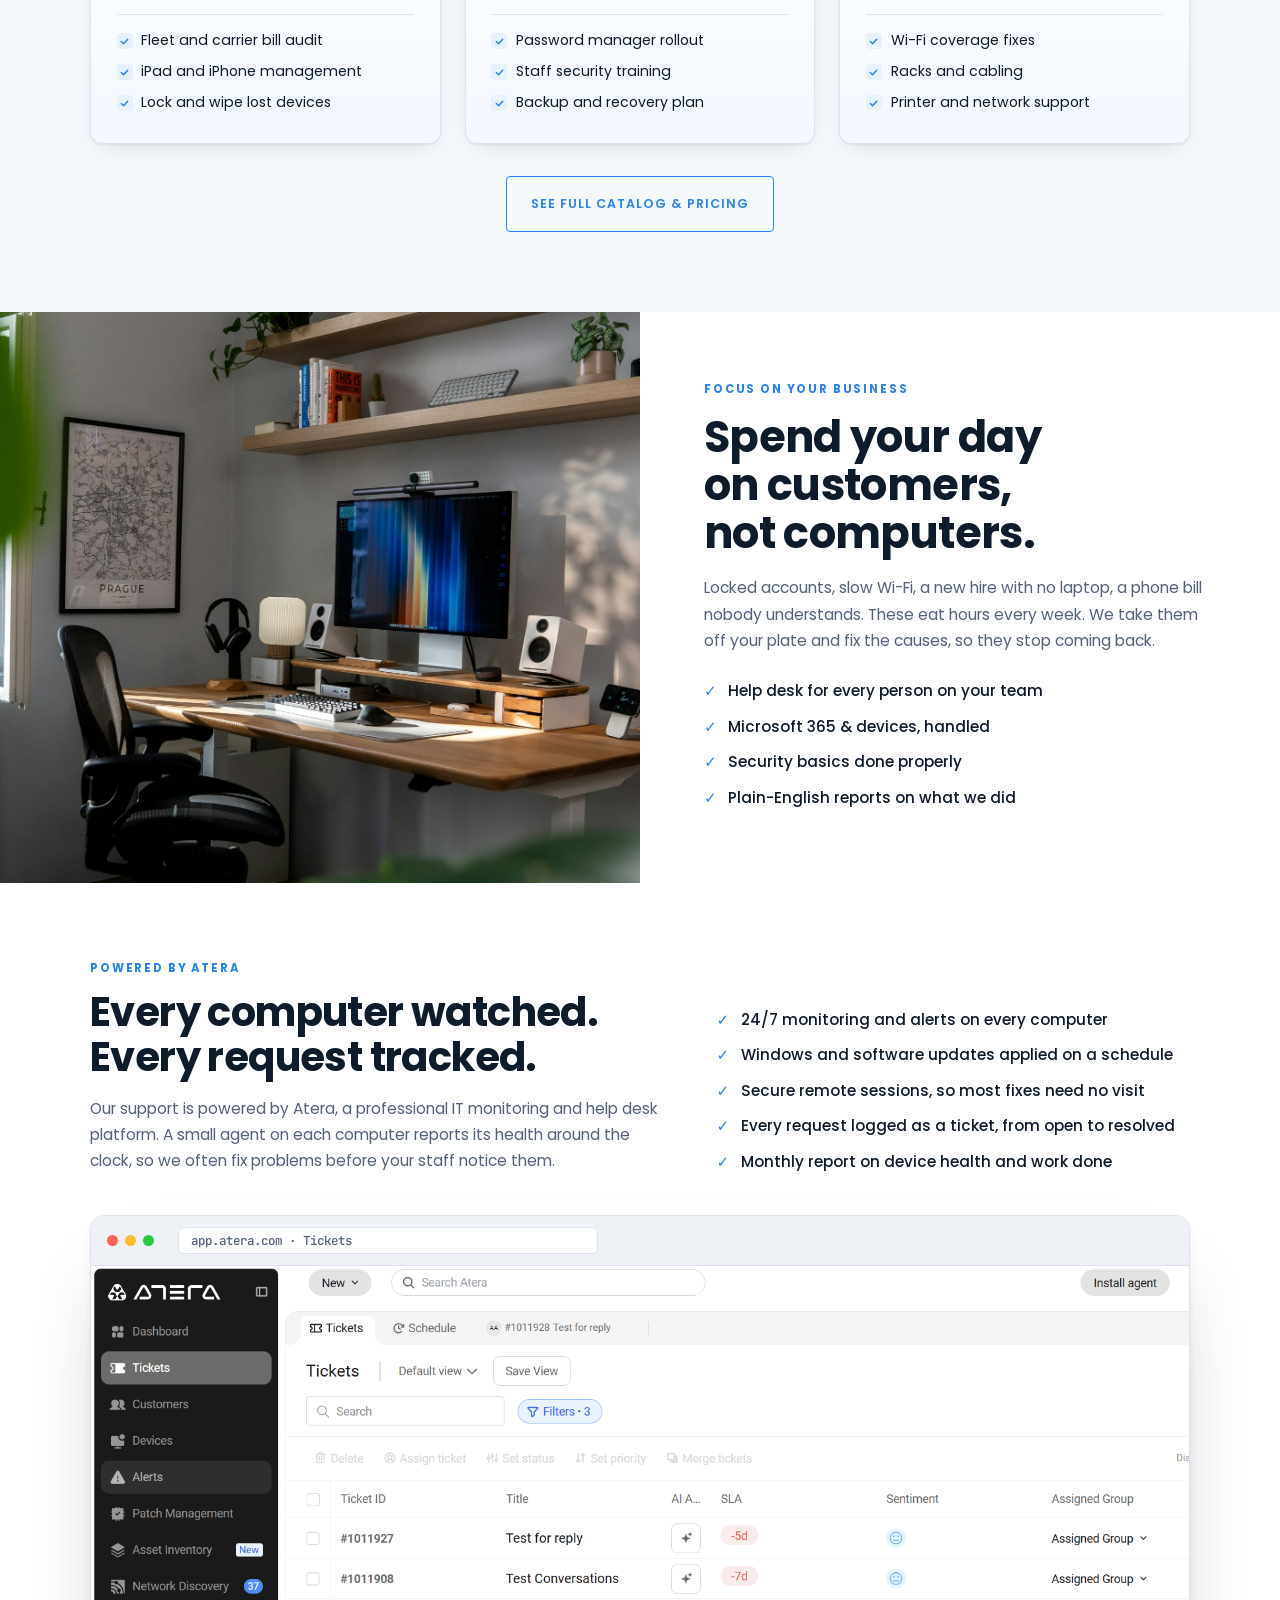
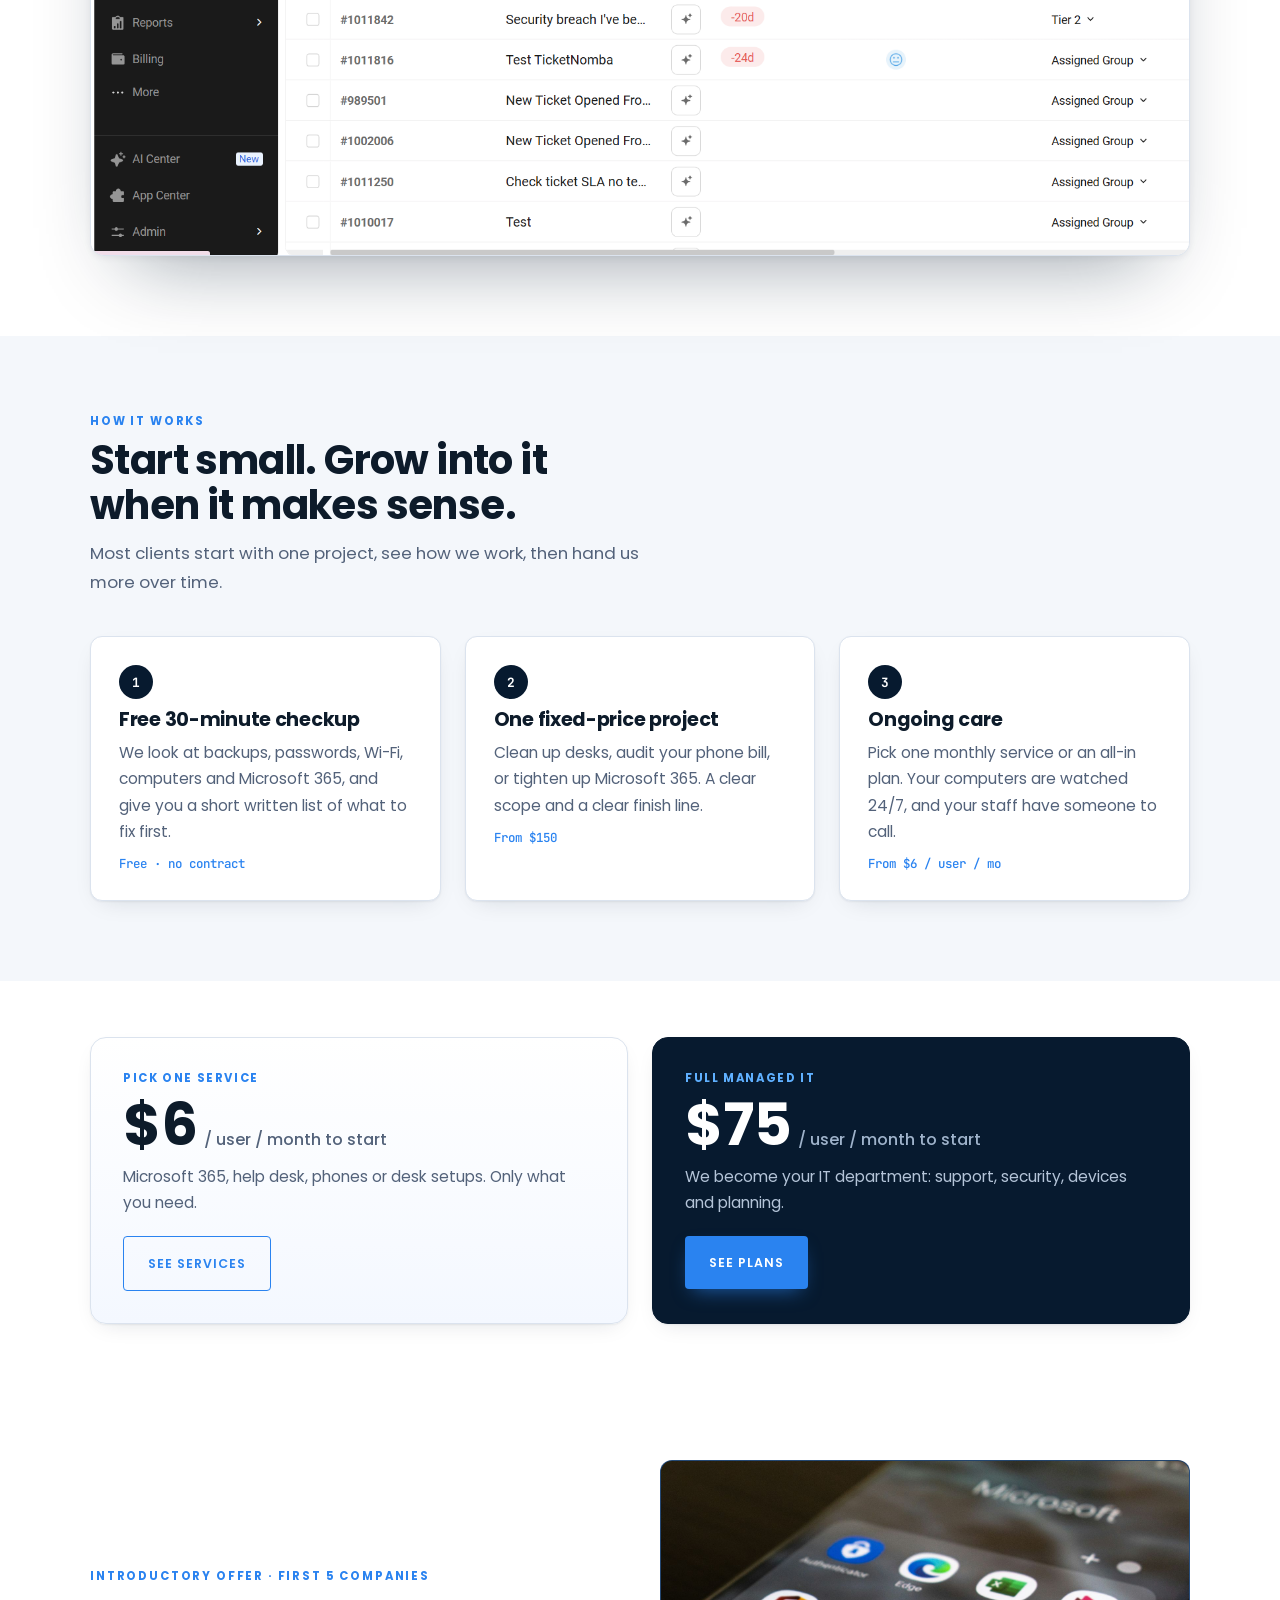
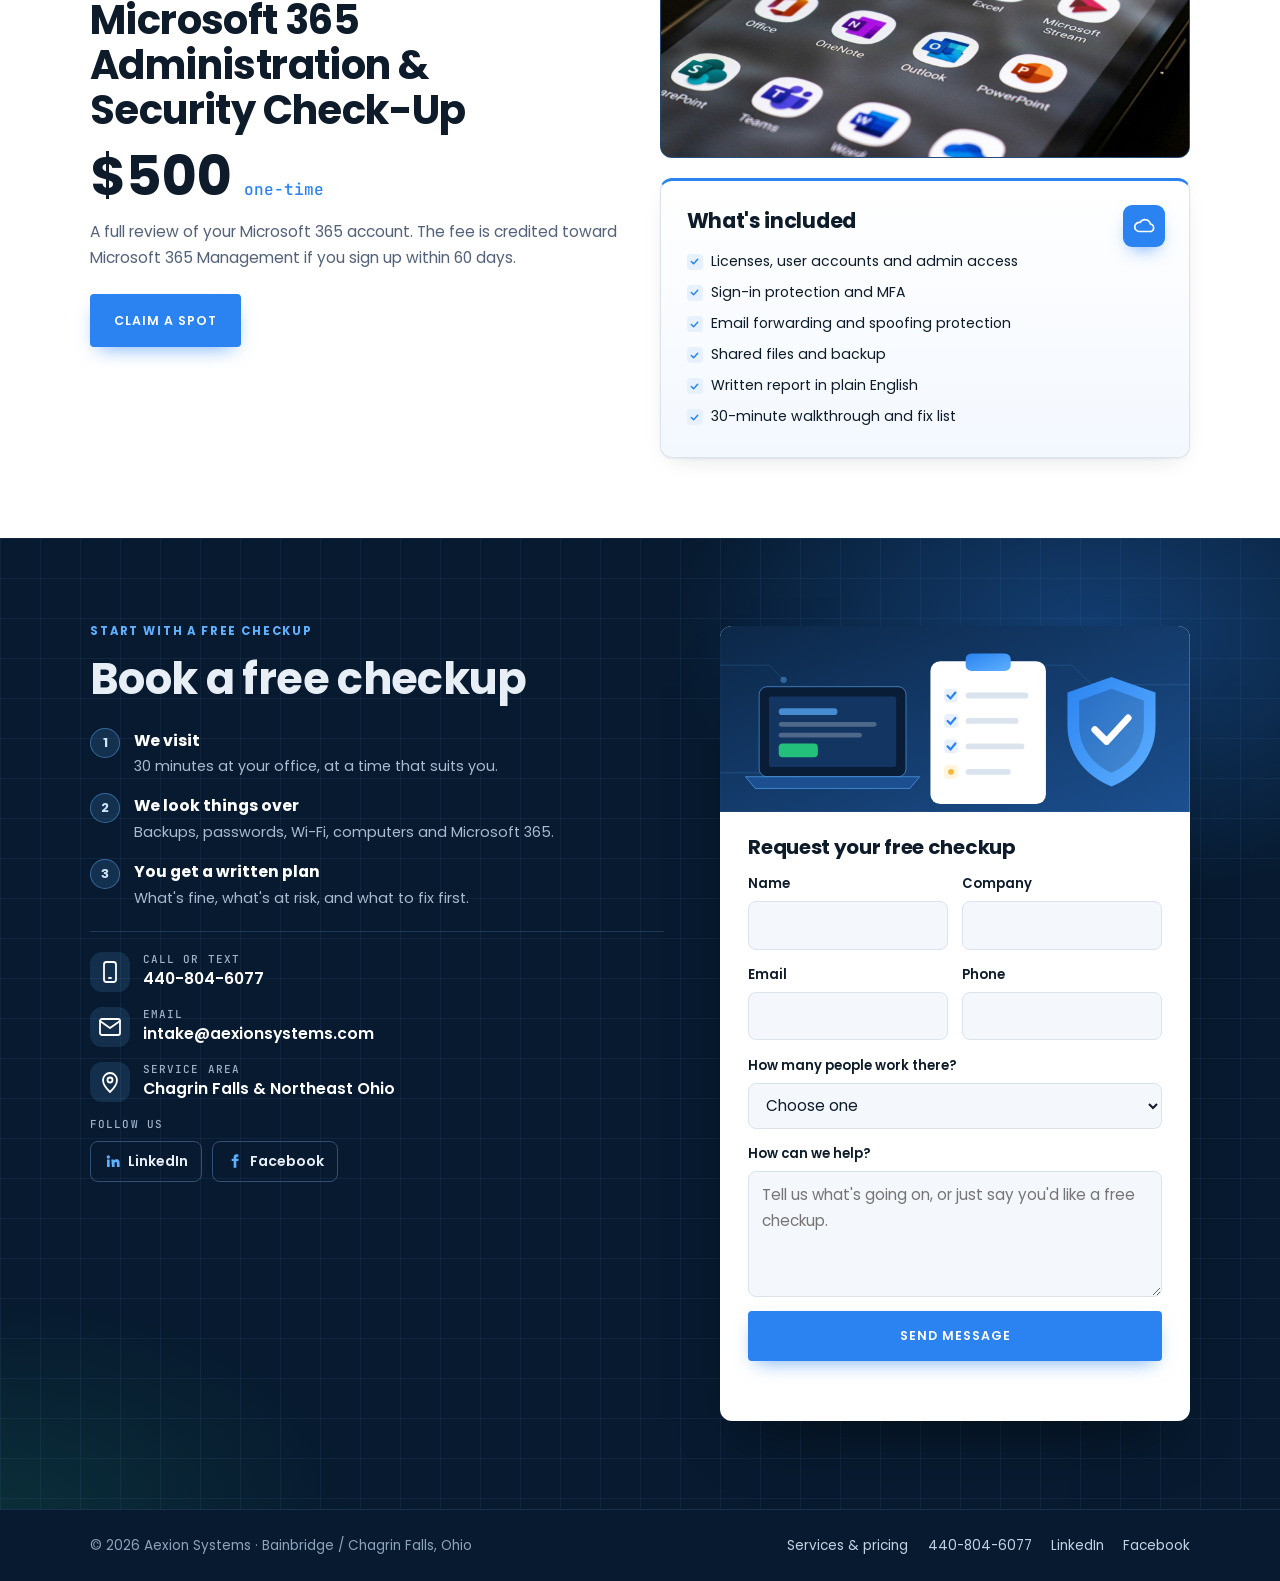
==== commit ec084a15: "Bold price cards in place of the slim band Co-Authored-By: Claude Opus 5.5 <noreply@anthropic.com> C" ====
--- a/index.html
+++ b/index.html
@@ -169,7 +169,15 @@
         <li><b>2</b><div><strong>We look things over</strong><span>Backups, passwords, Wi-Fi, computers and Microsoft 365.</span></div></li>
         <li><b>3</b><div><strong>You get a written plan</strong><span>What's fine, what's at risk, and what to fix first.</span></div></li>
       </ol>
-      <div class="actions"><a class="btn" href="tel:4408046077">Call or text to book</a><a class="btn ghost" href="mailto:intake@aexionsystems.com">Email us</a></div>
+      <div class="contact-lines dark">
+        <div class="line"><span class="icon"><svg viewBox="0 0 24 24" aria-hidden="true"><rect x="6" y="2" width="12" height="20" rx="2.5"/><path d="M11 18h2"/></svg></span><div><small>Call or text</small><a href="tel:4408046077">440-804-6077</a></div></div>
+        <div class="line"><span class="icon"><svg viewBox="0 0 24 24" aria-hidden="true"><rect x="2" y="4" width="20" height="16" rx="2"/><path d="m22 6-10 7L2 6"/></svg></span><div><small>Email</small><a href="mailto:intake@aexionsystems.com">intake@aexionsystems.com</a></div></div>
+        <div class="line"><span class="icon"><svg viewBox="0 0 24 24" aria-hidden="true"><path d="M12 22s7-6.5 7-12a7 7 0 0 0-14 0c0 5.5 7 12 7 12z"/><circle cx="12" cy="10" r="2.5"/></svg></span><div><small>Service area</small><span>Chagrin Falls &amp; Northeast Ohio</span></div></div>
+        <div class="socials"><small>Follow us</small>
+          <a class="social" href="https://www.linkedin.com/company/aexion-systems/" target="_blank" rel="noopener" aria-label="Aexion Systems on LinkedIn"><svg viewBox="0 0 24 24" aria-hidden="true"><path d="M4.98 3.5a2.5 2.5 0 1 1 0 5 2.5 2.5 0 0 1 0-5zM3 9.75h4V21H3zM9.5 9.75h3.8v1.6h.06c.53-1 1.83-2.05 3.77-2.05 4.03 0 4.77 2.65 4.77 6.1V21h-4v-4.9c0-1.17-.02-2.68-1.63-2.68-1.64 0-1.89 1.28-1.89 2.6V21h-4z"/></svg>LinkedIn</a>
+          <a class="social" href="https://www.facebook.com/profile.php?id=61595586290706" target="_blank" rel="noopener" aria-label="Aexion Systems on Facebook"><svg viewBox="0 0 24 24" aria-hidden="true"><path d="M14 8.5V6.8c0-.8.5-1.3 1.4-1.3H17V2.2C16.6 2.1 15.4 2 14.2 2 11.6 2 10 3.6 10 6.4v2.1H7v3.6h3V22h4v-9.9h3l.5-3.6z"/></svg>Facebook</a>
+        </div>
+      </div>
     </div>
     <div class="contact-card">
       <svg class="contact-art" viewBox="0 0 480 190" role="img" aria-label="Illustration of an IT checkup: a checklist, a laptop and a shield">
@@ -214,20 +222,43 @@
           <path d="m28 54 12 12 22-24" stroke="#ffffff" stroke-width="7" fill="none" stroke-linecap="round" stroke-linejoin="round"/>
         </g>
       </svg>
-      <div class="contact-lines">
-        <div class="line"><span class="icon"><svg viewBox="0 0 24 24" aria-hidden="true"><rect x="6" y="2" width="12" height="20" rx="2.5"/><path d="M11 18h2"/></svg></span><div><small>Call or text</small><a href="tel:4408046077">440-804-6077</a></div></div>
-        <div class="line"><span class="icon"><svg viewBox="0 0 24 24" aria-hidden="true"><rect x="2" y="4" width="20" height="16" rx="2"/><path d="m22 6-10 7L2 6"/></svg></span><div><small>Email</small><a href="mailto:intake@aexionsystems.com">intake@aexionsystems.com</a></div></div>
-        <div class="line"><span class="icon"><svg viewBox="0 0 24 24" aria-hidden="true"><path d="M12 22s7-6.5 7-12a7 7 0 0 0-14 0c0 5.5 7 12 7 12z"/><circle cx="12" cy="10" r="2.5"/></svg></span><div><small>Service area</small><span>Chagrin Falls &amp; Northeast Ohio</span></div></div>
-        <div class="socials"><small>Follow us</small>
-          <a class="social" href="https://www.linkedin.com/company/aexion-systems/" target="_blank" rel="noopener" aria-label="Aexion Systems on LinkedIn"><svg viewBox="0 0 24 24" aria-hidden="true"><path d="M4.98 3.5a2.5 2.5 0 1 1 0 5 2.5 2.5 0 0 1 0-5zM3 9.75h4V21H3zM9.5 9.75h3.8v1.6h.06c.53-1 1.83-2.05 3.77-2.05 4.03 0 4.77 2.65 4.77 6.1V21h-4v-4.9c0-1.17-.02-2.68-1.63-2.68-1.64 0-1.89 1.28-1.89 2.6V21h-4z"/></svg>LinkedIn</a>
-          <a class="social" href="https://www.facebook.com/profile.php?id=61595586290706" target="_blank" rel="noopener" aria-label="Aexion Systems on Facebook"><svg viewBox="0 0 24 24" aria-hidden="true"><path d="M14 8.5V6.8c0-.8.5-1.3 1.4-1.3H17V2.2C16.6 2.1 15.4 2 14.2 2 11.6 2 10 3.6 10 6.4v2.1H7v3.6h3V22h4v-9.9h3l.5-3.6z"/></svg>Facebook</a>
+      <!-- ================= CONTACT FORM. Sends to your email through Web3Forms (free). Put your Web3Forms access key in the "access_key" field below. ================= -->
+      <form class="cform" id="contact-form" action="https://api.web3forms.com/submit" method="POST" novalidate>
+        <input type="hidden" name="access_key" value="YOUR_WEB3FORMS_ACCESS_KEY">
+        <input type="hidden" name="subject" value="New website inquiry - Aexion Systems">
+        <input type="hidden" name="from_name" value="aexionsystems.com">
+        <input type="checkbox" name="botcheck" class="hp" tabindex="-1" autocomplete="off" aria-hidden="true">
+        <h3>Request your free checkup</h3>
+        <div class="row2">
+          <label>Name<input id="cf-name" name="name" required autocomplete="name"></label>
+          <label>Company<input id="cf-company" name="company" autocomplete="organization"></label>
         </div>
-      </div>
+        <div class="row2">
+          <label>Email<input id="cf-email" name="email" type="email" required autocomplete="email"></label>
+          <label>Phone<input id="cf-phone" name="phone" type="tel" autocomplete="tel"></label>
+        </div>
+        <label>How many people work there?
+          <select id="cf-size" name="team_size"><option value="">Choose one</option><option>1–9</option><option>10–25</option><option>26–50</option><option>51–75</option><option>75+</option></select>
+        </label>
+        <label>How can we help?<textarea id="cf-msg" name="message" rows="4" required placeholder="Tell us what's going on, or just say you'd like a free checkup."></textarea></label>
+        <button class="btn" type="submit">Send message</button>
+        <p class="cform-status" role="status" aria-live="polite"></p>
+      </form>
     </div>
   </div>
 </section>
 </main>
 <footer><div class="wrap"><span>© 2026 Aexion Systems · Bainbridge / Chagrin Falls, Ohio</span><span class="foot-links"><a href="/services/">Services &amp; pricing</a><a href="tel:4408046077">440-804-6077</a><a href="https://www.linkedin.com/company/aexion-systems/" target="_blank" rel="noopener">LinkedIn</a><a href="https://www.facebook.com/profile.php?id=61595586290706" target="_blank" rel="noopener">Facebook</a></span></div></footer>
+<script>
+(function(){var f=document.getElementById('contact-form');if(!f)return;var st=f.querySelector('.cform-status'),btn=f.querySelector('button');
+f.addEventListener('submit',function(e){e.preventDefault();
+if(!f.checkValidity()){st.textContent='Please fill in your name, email and a short message.';st.className='cform-status err';f.reportValidity();return;}
+btn.disabled=true;btn.textContent='Sending…';st.textContent='';
+fetch(f.action,{method:'POST',headers:{'Accept':'application/json'},body:new FormData(f)}).then(function(r){return r.json()}).then(function(d){
+if(d.success){f.reset();st.textContent="Thanks! Your message was sent. We'll get back to you within one business day.";st.className='cform-status ok';}
+else{throw new Error(d.message||'failed')}}).catch(function(){st.textContent='Sorry, that didn\'t go through. Please call or text 440-804-6077 or email intake@aexionsystems.com.';st.className='cform-status err';})
+.finally(function(){btn.disabled=false;btn.textContent='Send message';});});})();
+</script>
 
 </body>
 </html>
--- a/styles.css
+++ b/styles.css
@@ -327,6 +327,36 @@
 .browser-frame img{display:block;width:100%;height:auto}
 @media (max-width:900px){.tools-head{grid-template-columns:1fr;gap:1.5rem}}
 
+/* ===== v6: contact form ===== */
+.contact .wrap{align-items:start}
+.contact-lines.dark{padding:1.25rem 0 0;border-top:1px solid rgba(127,182,245,.2);grid-template-columns:1fr;gap:.9rem}
+.contact-lines.dark .line a,.contact-lines.dark .line span{color:#fff}
+.contact-lines.dark .line small{color:#9fb3cb}
+.contact-lines.dark .icon{background:rgba(95,176,255,.14);color:var(--blue-2)}
+.contact-lines.dark .socials{grid-column:1/-1;border-top:0;padding-top:0}
+.contact-lines.dark .socials small{color:#9fb3cb}
+.contact-lines.dark .social{color:#e8eef5;border-color:rgba(127,182,245,.35)}
+.contact-lines.dark .social:hover{background:rgba(95,176,255,.12)}
+.contact-lines.dark .social svg{fill:var(--blue-2)}
+
+.cform{padding:1.5rem 1.75rem 1.75rem;display:grid;gap:.9rem}
+.cform h3{font-size:1.25rem;color:var(--ink)}
+.cform .row2{display:grid;grid-template-columns:1fr 1fr;gap:.9rem}
+.cform label{display:grid;gap:.35rem;font-size:.82rem;font-weight:600;color:var(--ink)}
+.cform input,.cform select,.cform textarea{font:inherit;font-size:.95rem;font-weight:400;color:var(--ink);background:var(--bg);border:1px solid var(--line);border-radius:8px;padding:.65rem .8rem;width:100%;min-width:0}
+.cform input:focus,.cform select:focus,.cform textarea:focus{outline:none;border-color:var(--blue);box-shadow:0 0 0 3px rgba(42,131,240,.18);background:#fff}
+.cform textarea{resize:vertical}
+.cform .btn{justify-content:center;border:0;cursor:pointer;font-family:inherit}
+.cform .btn:disabled{opacity:.7;cursor:wait}
+.cform .hp{position:absolute;left:-9999px}
+.cform-status{font-size:.9rem;min-height:1.2em}
+.cform-status.ok{color:#178a57}.cform-status.err{color:#c4372d}
+@media (max-width:600px){.cform .row2,.contact-lines.dark{grid-template-columns:1fr}}
+.contact-lines .line{display:flex;gap:.8rem;align-items:center;min-width:0}
+.contact-lines .line small{display:block;font:500 11px var(--f-mono);letter-spacing:.1em;text-transform:uppercase}
+.contact-lines.dark .line a,.contact-lines.dark .line span:not(.icon){font-weight:600;text-decoration:none;font-size:.98rem;word-break:break-word}
+.contact-lines.dark .icon{width:40px;height:40px}
+
 /* ===== v7: slim "ways to work" band ===== */
 .ways-band{padding-block:2.5rem}
 .ways-slim{display:grid;grid-template-columns:1fr 1fr;gap:1.25rem}
